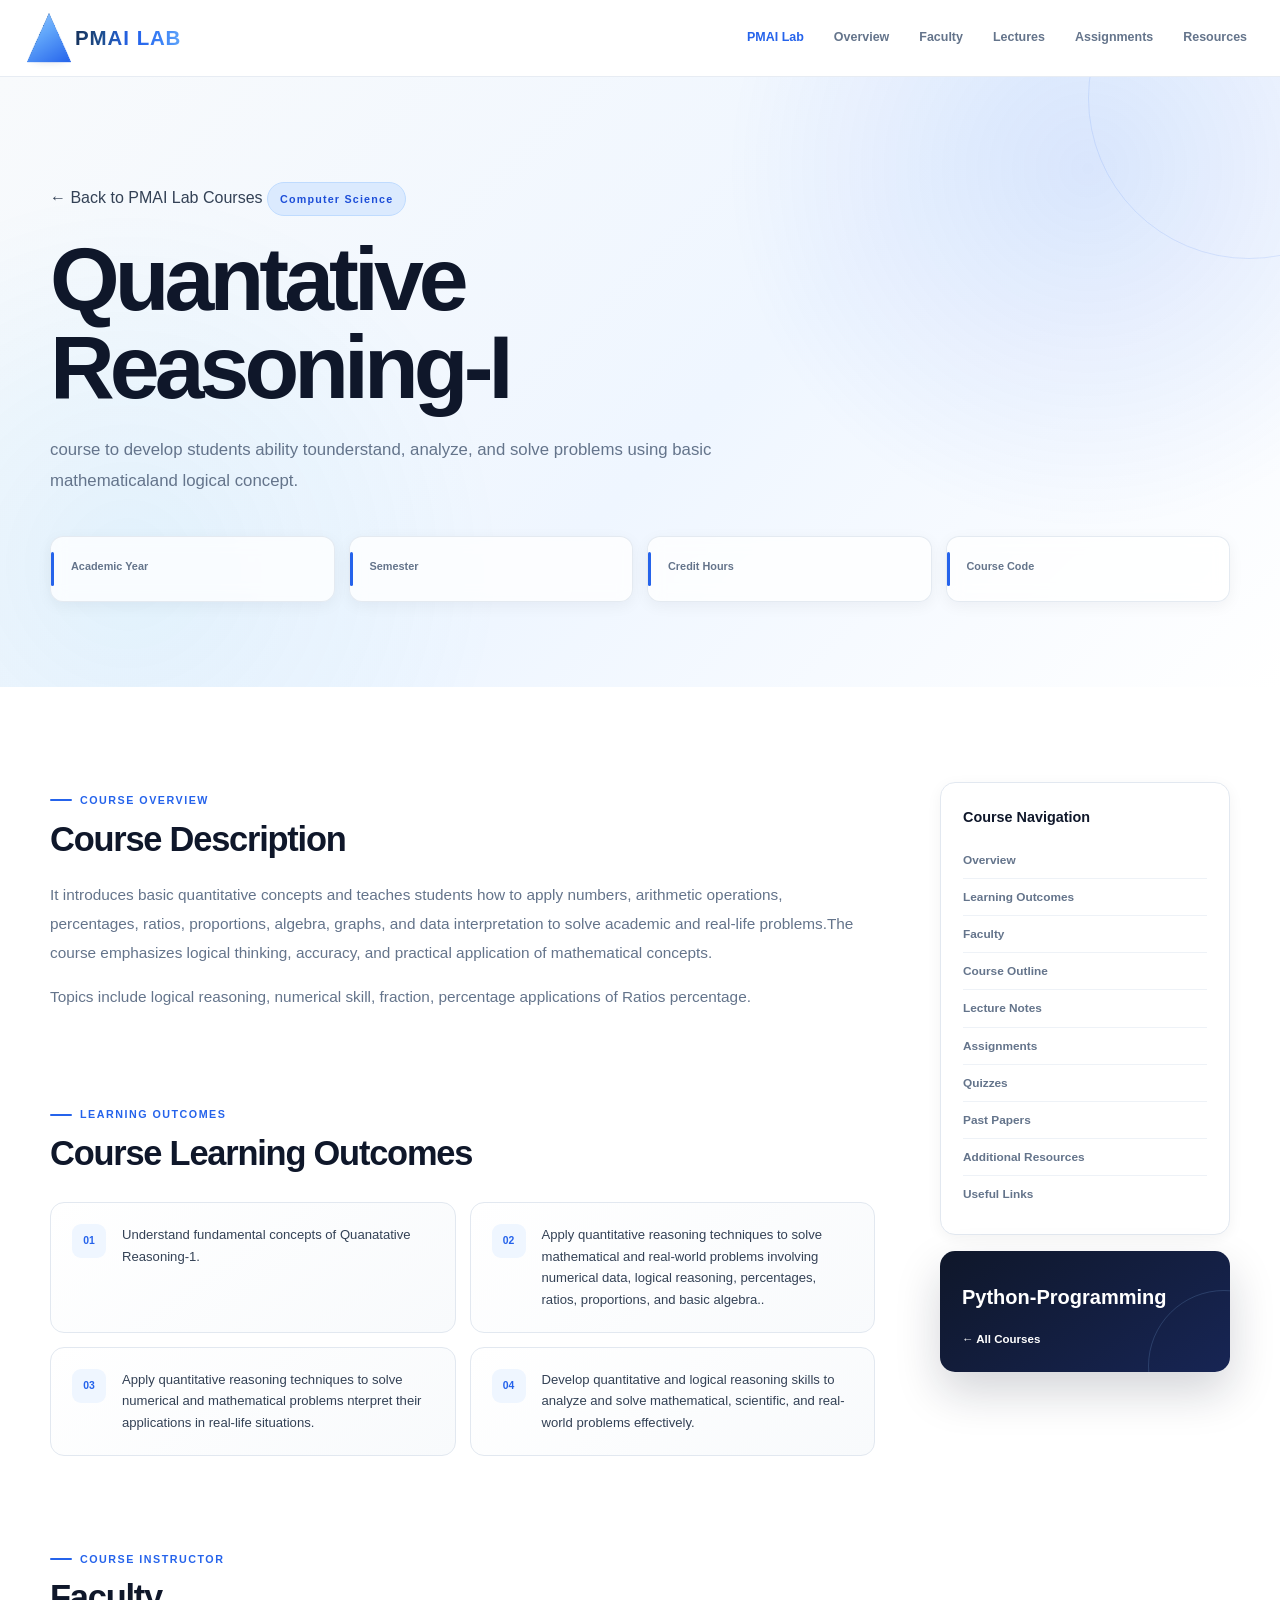
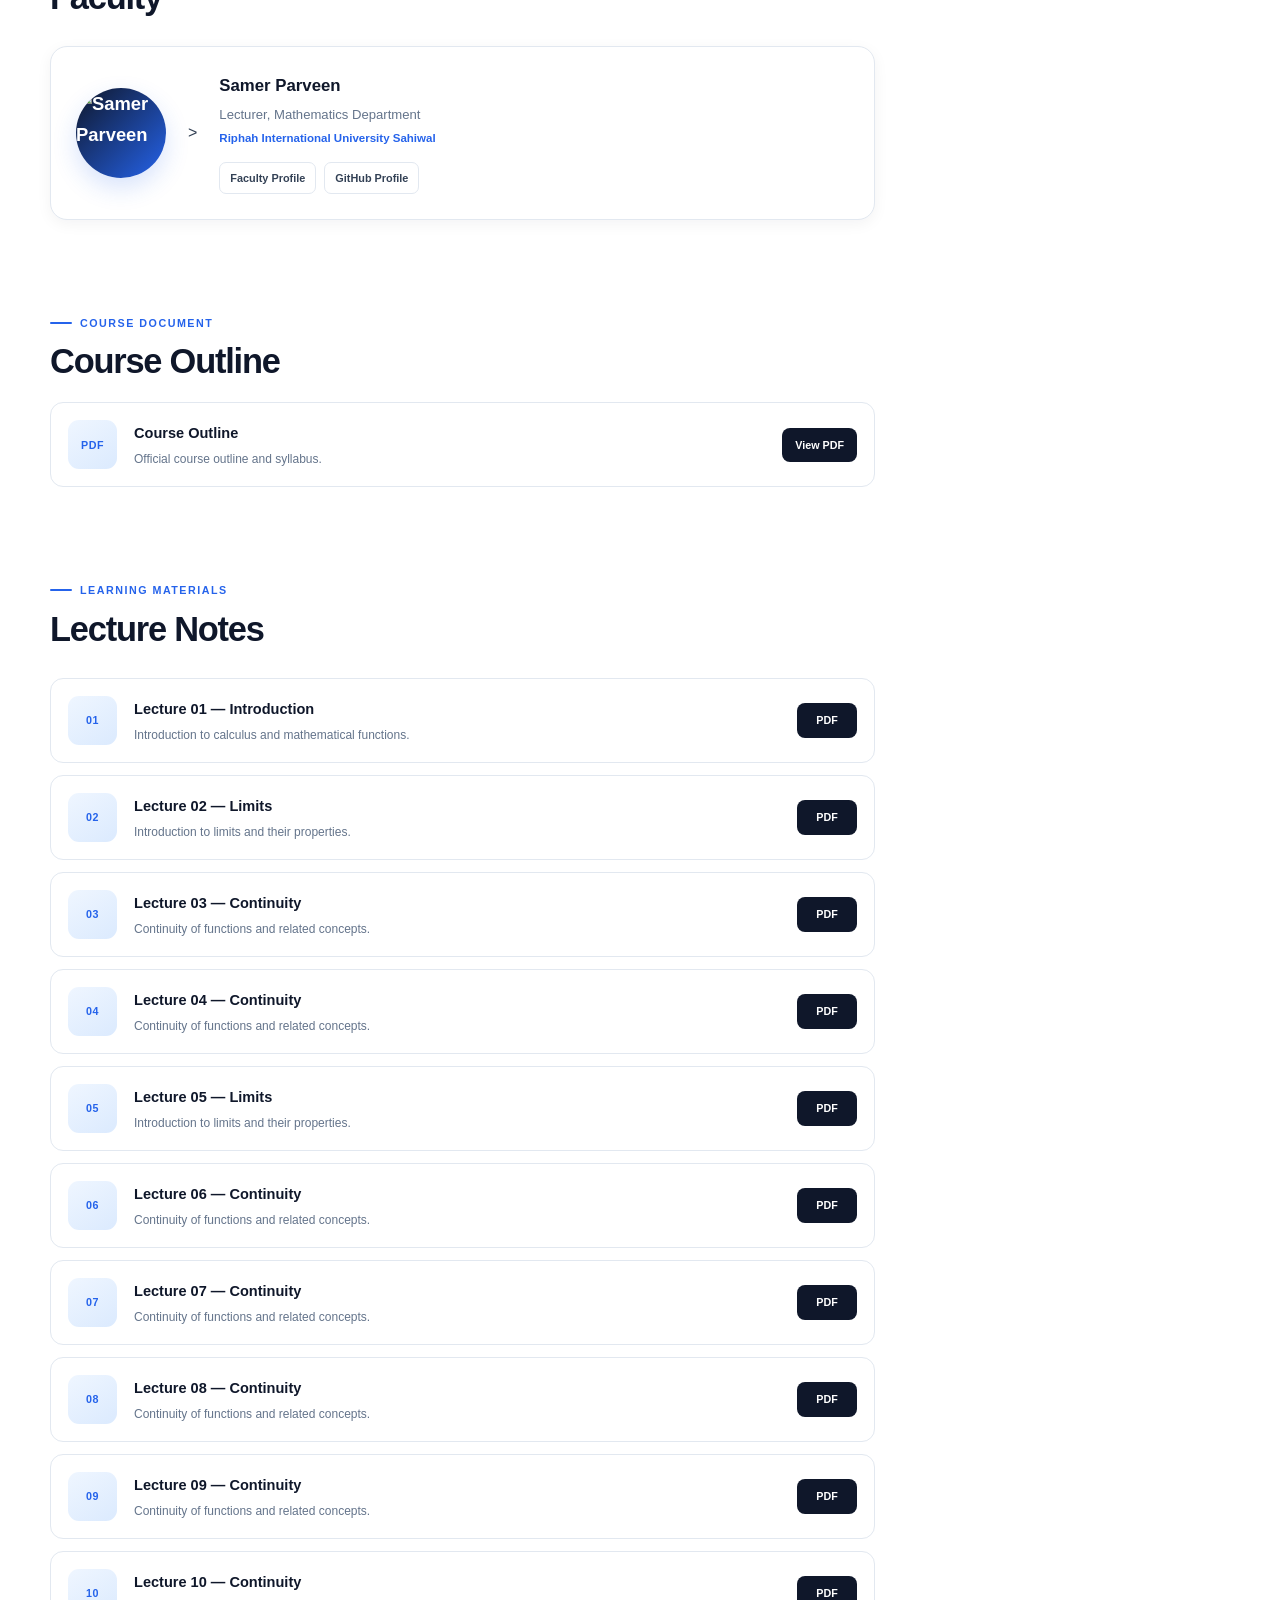
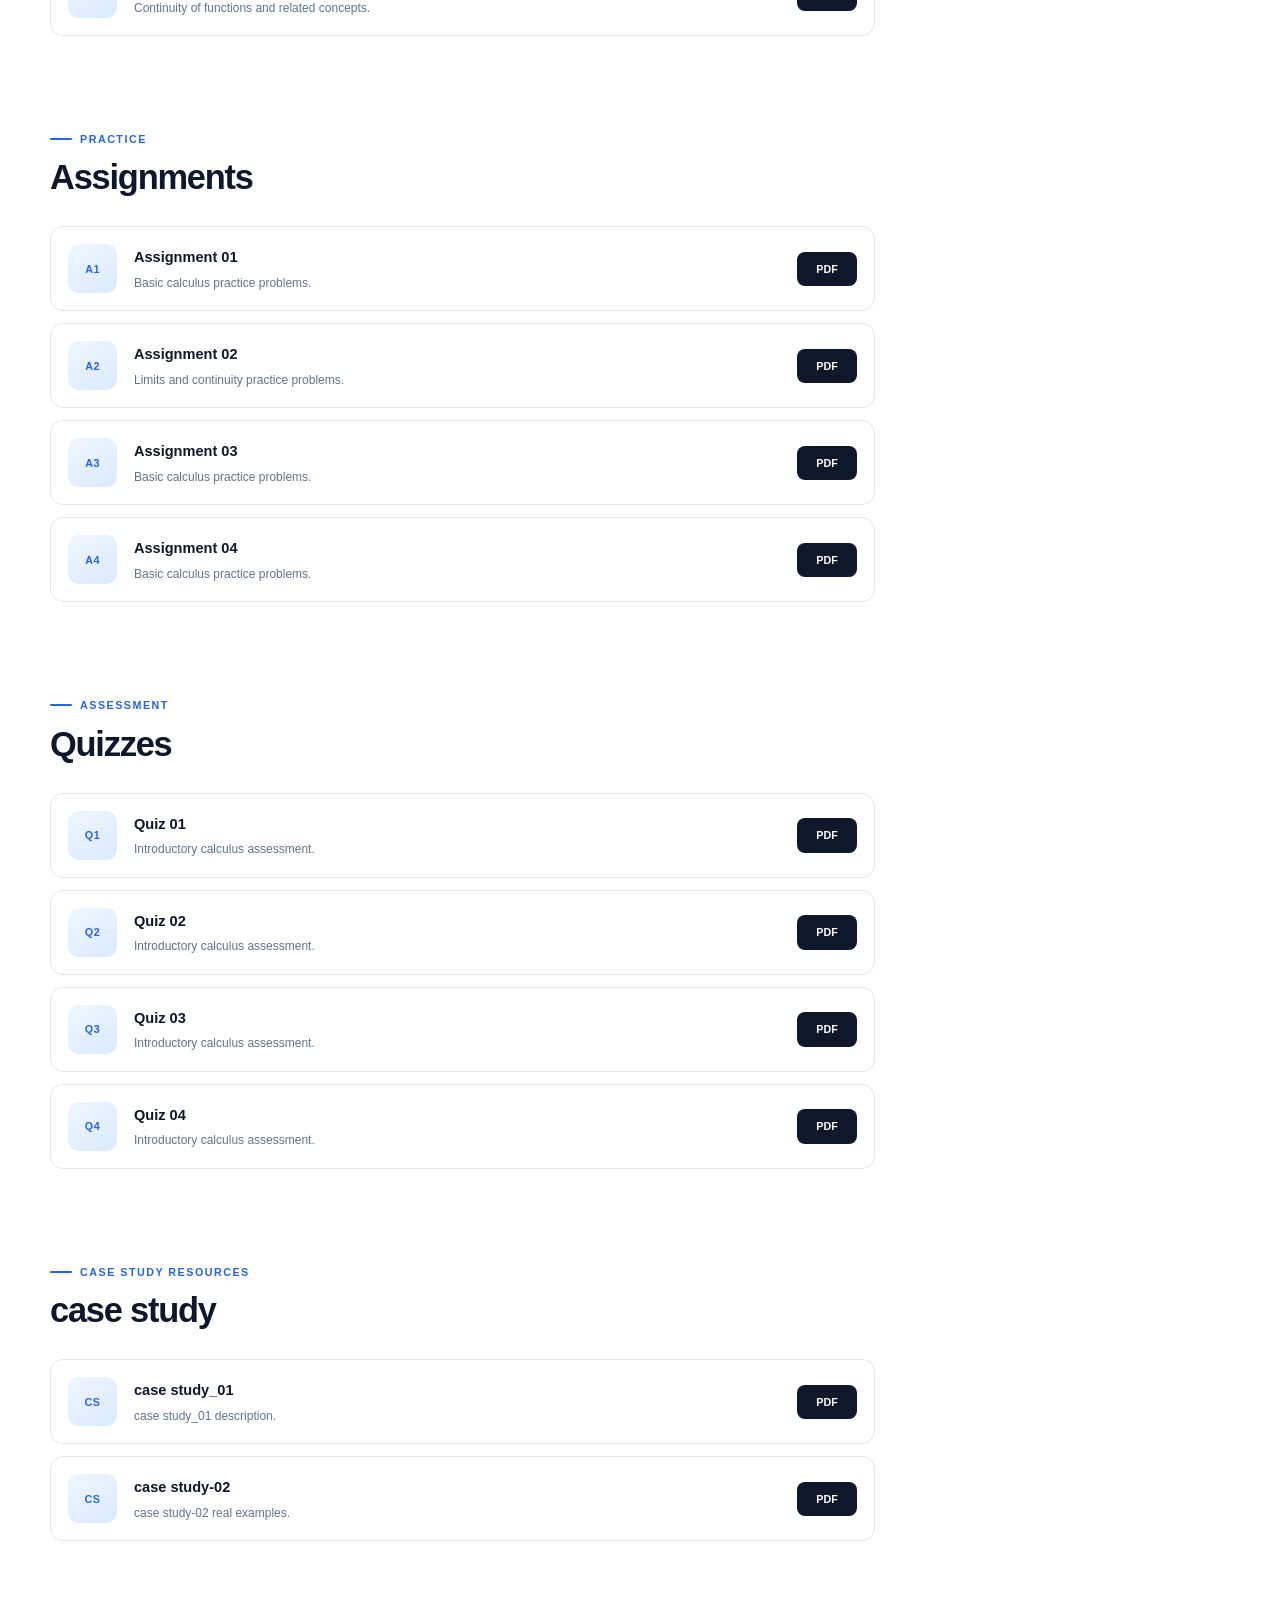
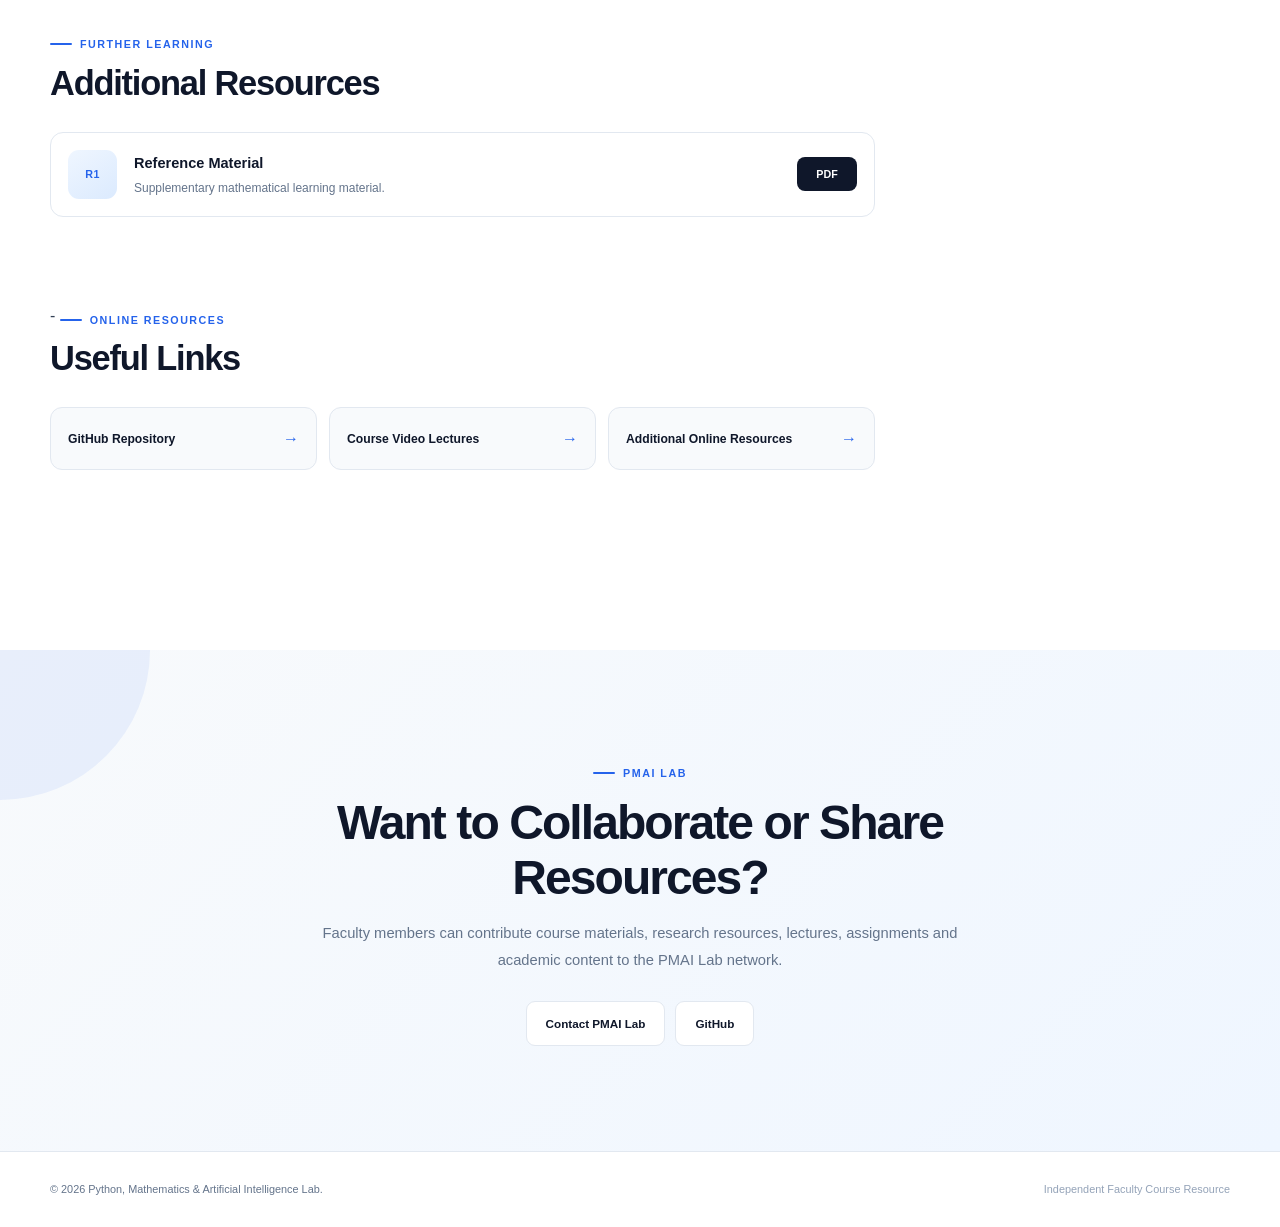
==== index.html @ ce3ef531 "Update index.html" ====
<!DOCTYPE html>
<html lang="en">

<head>

    <!-- =====================================================
         PMAI LAB — PORTABLE COURSE PAGE
         Version 1.0
    ====================================================== -->

    <meta charset="UTF-8">

    <meta name="viewport"
          content="width=device-width, initial-scale=1.0">

    <!-- =====================================================
         EDIT COURSE INFORMATION HERE
    ====================================================== -->

    <title>
        Quantative Reasoning-I | PMAI Lab
    </title>

    <meta name="description"
          content="This course develops the essential linear algebra foundations for machine learning, including vectors, matrices, transformations, eigenvalues, orthogonality, least squares, and SVD. Students will connect each mathematical concept with practical machine learning applications through Python-based implementations and real-world computational problems.">

    <meta name="keywords"
          content="Linear Systems, Vectors, Dimensionality Reduction, Neural Networks, Singular Value Decomposition, Python, NumPy.">

    <meta name="author"
          content="PMAI Lab Faculty">

    <meta name="robots"
          content="index, follow">


    <!-- =====================================================
         CSS
         IMPORTANT:
         Keep course-page.css in the SAME folder.
    ====================================================== -->

    <link rel="stylesheet"
          href="course-page.css">


</head>


<body>


    <!-- =====================================================
                         NAVIGATION
    ====================================================== -->

    <header class="course-header">

        <nav class="course-navbar">

            <div class="course-nav-container">


                <!-- =================================================
                             PMAI LAB BRAND
                ================================================== -->
     <a href="https://pmai.online/"
   class="navbar-logo"
   aria-label="PMAI Lab home">

    <div class="navbar-pyramid-scene" aria-hidden="true">
        <div class="navbar-pyramid-shadow"></div>

        <div class="navbar-pyramid">
            <div class="navbar-pyramid-holder pyramid-front">
                <div class="navbar-pyramid-face"></div>
            </div>

            <div class="navbar-pyramid-holder pyramid-right">
                <div class="navbar-pyramid-face"></div>
            </div>

            <div class="navbar-pyramid-holder pyramid-back">
                <div class="navbar-pyramid-face"></div>
            </div>

            <div class="navbar-pyramid-holder pyramid-left">
                <div class="navbar-pyramid-face"></div>
            </div>

            <div class="navbar-pyramid-base"></div>
        </div>
    </div>

    <div class="navbar-brand-text">
        <div class="navbar-brand-line">
            <span class="navbar-pmai">PMAI</span>
            <span class="navbar-lab">LAB</span>
        </div>
    </div>

</a>
                <!-- =================================================
                             MOBILE MENU
                ================================================== -->

                <button
                    class="course-menu-toggle"
                    id="course-menu-toggle"
                    type="button"
                    aria-label="Open navigation menu"
                    aria-expanded="false">

                    ☰

                </button>


                <!-- =================================================
                             NAVIGATION LINKS
                ================================================== -->

                <ul class="course-nav-menu"
                    id="course-nav-menu">

                    <li>
    <a href="https://python-mathematics-ai-lab.github.io/"
       class="PMAI Lab"
       target="_blank"
       rel="noopener noreferrer"
        class="cta-secondary">
        PMAI Lab
    </a>
</li>

                    <li>
                        <a href="#overview">
                            Overview
                        </a>
                    </li>

                    <li>
                        <a href="#faculty">
                            Faculty
                        </a>
                    </li>

                    <li>
                        <a href="#lectures">
                            Lectures
                        </a>
                    </li>

                    <li>
                        <a href="#assignments">
                            Assignments
                        </a>
                    </li>

                    <li>
                        <a href="#resources">
                            Resources
                        </a>
                    </li>

                </ul>

            </div>

        </nav>

    </header>



    <!-- =====================================================
                         MAIN CONTENT
    ====================================================== -->

    <main>


        <!-- =================================================
                         COURSE HERO
        ================================================== -->

        <section class="course-page-hero">

            <div class="course-container">


                <!-- BACK TO PMAI LAB -->

                <a
                    href="https://python-mathematics-ai-lab.github.io/courses.html"
                    class="Course"
   target="_blank"
   rel="noopener noreferrer">
     

                    ← Back to PMAI Lab Courses

                </a>


                <!-- COURSE CATEGORY -->

                <span class="course-label">
                    Computer Science
                </span>


                <!-- COURSE TITLE -->

                <h1>
                    Quantative Reasoning-I
                </h1>


                <!-- COURSE CODE -->

                <p class="course-code">
                    
                </p>


                <!-- COURSE INTRODUCTION -->

                <p class="course-introduction">

                    course to develop students ability tounderstand, analyze, and solve problems using basic mathematicaland logical concept.

                </p>


                <!-- =================================================
                             COURSE META
                ================================================== -->

                <div class="course-meta-grid">


                    <div class="meta-card">

                        <span>
                            Academic Year
                        </span>

                        <strong>
                            
                        </strong>

                    </div>


                    <div class="meta-card">

                        <span>
                            Semester
                        </span>

                        <strong>
                            
                        </strong>

                    </div>


                    <div class="meta-card">

                        <span>
                            Credit Hours
                        </span>

                        <strong>
                            
                        </strong>

                    </div>


                    <div class="meta-card">

                        <span>
                            Course Code
                        </span>

                        <strong>
                            
                        </strong>

                    </div>


                </div>

            </div>

        </section>



        <!-- =================================================
                         COURSE BODY
        ================================================== -->

        <section class="course-information">

            <div class="course-container">

                <div class="course-layout">


                    <!-- =================================================
                             MAIN CONTENT
                    ================================================== -->

                    <div class="course-main">


                        <!-- =================================================
                             OVERVIEW
                        ================================================== -->

                        <section
                            id="overview"
                            class="course-section">

                            <span class="section-label">
                                COURSE OVERVIEW
                            </span>

                            <h2>
                                Course Description
                            </h2>

                            <p>
                                 It introduces basic quantitative concepts and teaches students how to apply numbers, arithmetic operations, percentages, ratios, proportions,
                                algebra, graphs, and data interpretation to solve academic and real-life problems.The course emphasizes logical thinking, accuracy, and practical application of
                                mathematical concepts.
                            </p>

                            <p>
                                Topics include logical reasoning, numerical skill,
                                fraction, percentage
                        
                                applications of Ratios percentage.
                            </p>

                        </section>



                        <!-- =================================================
                             LEARNING OUTCOMES
                        ================================================== -->

                        <section
                            id="outcomes"
                            class="course-section">

                            <span class="section-label">
                                LEARNING OUTCOMES
                            </span>

                            <h2>
                                Course Learning Outcomes
                            </h2>


                            <div class="outcomes-list">


                                <div class="outcome-card">

                                    <span>
                                        01
                                    </span>

                                    <p>
                                        Understand fundamental
                                        concepts of Quanatative 
                                        Reasoning-1.
                                    </p>

                                </div>


                                <div class="outcome-card">

                                    <span>
                                        02
                                    </span>

                                    <p>
                                        Apply quantitative reasoning techniques to solve mathematical and real-world problems
                                        involving numerical data, logical reasoning, percentages, ratios, proportions, and
                                        basic algebra..
                                    </p>

                                </div>


                                <div class="outcome-card">

                                    <span>
                                        03
                                    </span>

                                    <p>
                                        Apply quantitative reasoning techniques to solve numerical and mathematical problems
                                        nterpret their applications in real-life situations.
                        
                                    </p>

                                </div>


                                <div class="outcome-card">

                                    <span>
                                        04
                                    </span>

                                    <p>
                                        Develop quantitative and logical reasoning skills to analyze and solve mathematical,
                                        scientific, and real-world problems effectively.
                                        
                                    </p>

                                </div>


                            </div>

                        </section>



                        <!-- =================================================
                             FACULTY
                        ================================================== -->

                        <section
                            id="faculty"
                            class="course-section">

                            <span class="section-label">
                                COURSE INSTRUCTOR
                            </span>

                            <h2>
                                Faculty
                            </h2>


                            <div class="faculty-card">


                                <div class="faculty-avatar">
    <img src="hira.png"
         alt="Samer Parveen">
</div>>


                                <div class="faculty-information">

                                    <h3>
                                        Samer Parveen
                                    </h3>

                                    <p>
                                        Lecturer, Mathematics Department
                                    </p>

                                    <span>
                                        Riphah International University Sahiwal
                                    </span>


                                    <!-- =================================================
                                         OPTIONAL FACULTY PROFILE
                                    ================================================== -->

                                    <div class="faculty-links">

    <a href="https://drhirabenish.github.io/"
       target="_blank"
       rel="noopener">
        Faculty Profile
    </a>

    <a href="https://github.com/DrHiraBenish"
       target="_blank"
       rel="noopener">
        GitHub Profile
    </a>

</div>

                                </div>

                            </div>

                        </section>



                        <!-- =================================================
                             COURSE OUTLINE
                        ================================================== -->

                        <section
                            id="outline"
                            class="course-section">

                            <span class="section-label">
                                COURSE DOCUMENT
                            </span>

                            <h2>
                                Course Outline
                            </h2>


                            <div class="resource-card">


                                <div class="resource-icon">
                                    PDF
                                </div>


                                <div class="resource-information">

                                    <h3>
                                        Course Outline
                                    </h3>

                                    <p>
                                        Official course outline
                                        and syllabus.
                                    </p>

                                </div>


                                <a
                                    href="course-outline.pdf"
                                    class="resource-button"
                                    target="_blank"
                                    rel="noopener">

                                    View PDF

                                </a>

                            </div>

                        </section>



                        <!-- =================================================
                             LECTURES
                        ================================================== -->

                        <section
                            id="lectures"
                            class="course-section">

                            <span class="section-label">
                                LEARNING MATERIALS
                            </span>

                            <h2>
                                Lecture Notes
                            </h2>


                            <div class="resource-list">


                                <!-- LECTURE 01 -->

                                <div class="resource-card">

                                    <div class="resource-icon">
                                        01
                                    </div>

                                    <div class="resource-information">

                                        <h3>
                                            Lecture 01 — Introduction
                                        </h3>

                                        <p>
                                            Introduction to calculus
                                            and mathematical functions.
                                        </p>

                                    </div>

                                    <a
                                        href="lectures/lecture-01.pdf"
                                        class="resource-button"
                                        target="_blank"
                                        rel="noopener">

                                        PDF

                                    </a>

                                </div>



                                <!-- LECTURE 02 -->

                                <div class="resource-card">

                                    <div class="resource-icon">
                                        02
                                    </div>

                                    <div class="resource-information">

                                        <h3>
                                            Lecture 02 — Limits
                                        </h3>

                                        <p>
                                            Introduction to limits
                                            and their properties.
                                        </p>

                                    </div>

                                    <a
                                        href="lectures/lecture-02.pdf"
                                        class="resource-button"
                                        target="_blank"
                                        rel="noopener">

                                        PDF

                                    </a>

                                </div>



                                <!-- LECTURE 03 -->

                                <div class="resource-card">

                                    <div class="resource-icon">
                                        03
                                    </div>

                                    <div class="resource-information">

                                        <h3>
                                            Lecture 03 — Continuity
                                        </h3>

                                        <p>
                                            Continuity of functions
                                            and related concepts.
                                        </p>

                                    </div>

                                    <a
                                        href="lectures/lecture-03.pdf"
                                        class="resource-button"
                                        target="_blank"
                                        rel="noopener">

                                        PDF

                                    </a>

                                </div>


                            <!-- LECTURE 04 -->

                                <div class="resource-card">

                                    <div class="resource-icon">
                                        04
                                    </div>

                                    <div class="resource-information">

                                        <h3>
                                            Lecture 04 — Continuity
                                        </h3>

                                        <p>
                                            Continuity of functions
                                            and related concepts.
                                        </p>

                                    </div>

                                    <a
                                        href="lectures/lecture-04.pdf"
                                        class="resource-button"
                                        target="_blank"
                                        rel="noopener">

                                        PDF

                                    </a>

                                </div>


                                <!-- LECTURE 05 -->

                                <div class="resource-card">

                                    <div class="resource-icon">
                                        05
                                    </div>

                                    <div class="resource-information">

                                        <h3>
                                            Lecture 05 — Limits
                                        </h3>

                                        <p>
                                            Introduction to limits
                                            and their properties.
                                        </p>

                                    </div>

                                    <a
                                        href="lectures/lecture-05.pdf"
                                        class="resource-button"
                                        target="_blank"
                                        rel="noopener">

                                        PDF

                                    </a>

                                </div>



                                <!-- LECTURE 06 -->

                                <div class="resource-card">

                                    <div class="resource-icon">
                                        06
                                    </div>

                                    <div class="resource-information">

                                        <h3>
                                            Lecture 06 — Continuity
                                        </h3>

                                        <p>
                                            Continuity of functions
                                            and related concepts.
                                        </p>

                                    </div>

                                    <a
                                        href="lectures/lecture-06.pdf"
                                        class="resource-button"
                                        target="_blank"
                                        rel="noopener">

                                        PDF

                                    </a>

                                </div>
                                <!-- LECTURE 07 -->

                                <div class="resource-card">

                                    <div class="resource-icon">
                                        07
                                    </div>

                                    <div class="resource-information">

                                        <h3>
                                            Lecture 07 — Continuity
                                        </h3>

                                        <p>
                                            Continuity of functions
                                            and related concepts.
                                        </p>

                                    </div>

                                    <a
                                        href="lectures/lecture-07.pdf"
                                        class="resource-button"
                                        target="_blank"
                                        rel="noopener">

                                        PDF

                                    </a>

                                </div>
                                <!-- LECTURE 08 -->

                                <div class="resource-card">

                                    <div class="resource-icon">
                                        08
                                    </div>

                                    <div class="resource-information">

                                        <h3>
                                            Lecture 08 — Continuity
                                        </h3>

                                        <p>
                                            Continuity of functions
                                            and related concepts.
                                        </p>

                                    </div>

                                    <a
                                        href="lectures/lecture-08.pdf"
                                        class="resource-button"
                                        target="_blank"
                                        rel="noopener">

                                        PDF

                                    </a>

                                </div>
                                <!-- LECTURE 09 -->

                                <div class="resource-card">

                                    <div class="resource-icon">
                                        09
                                    </div>

                                    <div class="resource-information">

                                        <h3>
                                            Lecture 09 — Continuity
                                        </h3>

                                        <p>
                                            Continuity of functions
                                            and related concepts.
                                        </p>

                                    </div>

                                    <a
                                        href="lectures/lecture-09.pdf"
                                        class="resource-button"
                                        target="_blank"
                                        rel="noopener">

                                        PDF

                                    </a>

                                </div>
                                <!-- LECTURE 10 -->

                                <div class="resource-card">

                                    <div class="resource-icon">
                                        10
                                    </div>

                                    <div class="resource-information">

                                        <h3>
                                            Lecture 10 — Continuity
                                        </h3>

                                        <p>
                                            Continuity of functions
                                            and related concepts.
                                        </p>

                                    </div>

                                    <a
                                        href="lectures/lecture-10.pdf"
                                        class="resource-button"
                                        target="_blank"
                                        rel="noopener">

                                        PDF

                                    </a>

                                </div>

                            </div>
                         


                        </section>



                        <!-- =================================================
                             ASSIGNMENTS
                        ================================================== -->

                        <section
                            id="assignments"
                            class="course-section">

                            <span class="section-label">
                                PRACTICE
                            </span>

                            <h2>
                                Assignments
                            </h2>


                            <div class="resource-list">


                                <div class="resource-card">

                                    <div class="resource-icon">
                                        A1
                                    </div>

                                    <div class="resource-information">

                                        <h3>
                                            Assignment 01
                                        </h3>

                                        <p>
                                            Basic calculus practice
                                            problems.
                                        </p>

                                    </div>

                                    <a
                                        href="assignments/assignment-01.pdf"
                                        class="resource-button"
                                        target="_blank"
                                        rel="noopener">

                                        PDF

                                    </a>

                                </div>



                                <div class="resource-card">

                                    <div class="resource-icon">
                                        A2
                                    </div>

                                    <div class="resource-information">

                                        <h3>
                                            Assignment 02
                                        </h3>

                                        <p>
                                            Limits and continuity
                                            practice problems.
                                        </p>

                                    </div>

                                    <a
                                        href="assignments/assignment-02.pdf"
                                        class="resource-button"
                                        target="_blank"
                                        rel="noopener">

                                        PDF

                                    </a>

                                </div>
                                
                                <div class="resource-card">

                                    <div class="resource-icon">
                                        A3
                                    </div>

                                    <div class="resource-information">

                                        <h3>
                                            Assignment 03
                                        </h3>

                                        <p>
                                            Basic calculus practice
                                            problems.
                                        </p>

                                    </div>

                                    <a
                                        href="assignments/assignment-03.pdf"
                                        class="resource-button"
                                        target="_blank"
                                        rel="noopener">

                                        PDF

                                    </a>

                                </div>
                                
                                <div class="resource-card">

                                    <div class="resource-icon">
                                        A4
                                    </div>

                                    <div class="resource-information">

                                        <h3>
                                            Assignment 04
                                        </h3>

                                        <p>
                                            Basic calculus practice
                                            problems.
                                        </p>

                                    </div>

                                    <a
                                        href="assignments/assignment-04.pdf"
                                        class="resource-button"
                                        target="_blank"
                                        rel="noopener">

                                        PDF

                                    </a>

                                </div>

                            </div>

                        </section>



                        <!-- =================================================
                             QUIZZES
                        ================================================== -->

                        <section
                            id="quizzes"
                            class="course-section">

                            <span class="section-label">
                                ASSESSMENT
                            </span>

                            <h2>
                                Quizzes
                            </h2>


                            <div class="resource-list">


                                <div class="resource-card">

                                    <div class="resource-icon">
                                        Q1
                                    </div>

                                    <div class="resource-information">

                                        <h3>
                                            Quiz 01
                                        </h3>

                                        <p>
                                            Introductory calculus
                                            assessment.
                                        </p>

                                    </div>

                                    <a
                                        href="quizzes/quiz-01.pdf"
                                        class="resource-button"
                                        target="_blank"
                                        rel="noopener">

                                        PDF

                                    </a>

                                </div>

                                <div class="resource-card">

                                    <div class="resource-icon">
                                        Q2
                                    </div>

                                    <div class="resource-information">

                                        <h3>
                                            Quiz 02
                                        </h3>

                                        <p>
                                            Introductory calculus
                                            assessment.
                                        </p>

                                    </div>

                                    <a
                                        href="quizzes/quiz-02.pdf"
                                        class="resource-button"
                                        target="_blank"
                                        rel="noopener">

                                        PDF

                                    </a>

                                </div>
                                <div class="resource-card">

                                    <div class="resource-icon">
                                        Q3
                                    </div>

                                    <div class="resource-information">

                                        <h3>
                                            Quiz 03
                                        </h3>

                                        <p>
                                            Introductory calculus
                                            assessment.
                                        </p>

                                    </div>

                                    <a
                                        href="quizzes/quiz-03.pdf"
                                        class="resource-button"
                                        target="_blank"
                                        rel="noopener">

                                        PDF

                                    </a>

                                </div>
                                <div class="resource-card">

                                    <div class="resource-icon">
                                        Q4
                                    </div>

                                    <div class="resource-information">

                                        <h3>
                                            Quiz 04
                                        </h3>

                                        <p>
                                            Introductory calculus
                                            assessment.
                                        </p>

                                    </div>

                                    <a
                                        href="quizzes/quiz-04.pdf"
                                        class="resource-button"
                                        target="_blank"
                                        rel="noopener">

                                        PDF

                                    </a>

                                </div>

                            </div>

                        </section>



                        <!-- =================================================
                             CASE STUDY
                        ================================================== -->

                        <section
                            id="case-study"
                            class="course-section">

                            <span class="section-label">
                                CASE STUDY RESOURCES
                            </span>

                            <h2>
                                case study
                            </h2>


                            <div class="resource-list">


                                <div class="resource-card">

                                    <div class="resource-icon">
                                        CS
                                    </div>

                                    <div class="resource-information">

                                        <h3>
                                            case study_01
                                        </h3>

                                        <p>
                                            case study_01
                                            description.
                                        </p>

                                    </div>

                                    <a
                                        href="case-study/case_study_01.pdf"
                                        class="resource-button"
                                        target="_blank"
                                        rel="noopener">

                                        PDF

                                    </a>

                                </div>



                                <div class="resource-card">

                                    <div class="resource-icon">
                                        CS
                                    </div>

                                    <div class="resource-information">

                                        <h3>
                                            case study-02
                                        </h3>

                                        <p>
                                            case study-02
                                            real examples.
                                        </p>

                                    </div>

                                    <a
                                        href="case-study/case_study_02.pdf"
                                        class="resource-button"
                                        target="_blank"
                                        rel="noopener">

                                        PDF

                                    </a>

                                </div>


                            </div>

                        </section>



                        <!-- =================================================
                             ADDITIONAL RESOURCES
                        ================================================== -->

                        <section
                            id="resources"
                            class="course-section">

                            <span class="section-label">
                                FURTHER LEARNING
                            </span>

                            <h2>
                                Additional Resources
                            </h2>


                            <div class="resource-list">


                                <div class="resource-card">

                                    <div class="resource-icon">
                                        R1
                                    </div>

                                    <div class="resource-information">

                                        <h3>
                                            Reference Material
                                        </h3>

                                        <p>
                                            Supplementary mathematical
                                            learning material.
                                        </p>

                                    </div>

                                    <a
                                        href="additional-resources/reference-material.pdf"
                                        class="resource-button"
                                        target="_blank"
                                        rel="noopener">

                                        PDF

                                    </a>

                                </div>


                            </div>

                        </section>



                        <!-- =================================================
                             EXTERNAL LINKS
                        ================================================== -->

                        <section
                            id="links"
                            class="course-section">
-
                            <span class="section-label">
                                ONLINE RESOURCES
                            </span>

                            <h2>
                                Useful Links
                            </h2>


                            <div class="external-links">


                                <a
                                    href="#"
                                    target="_blank"
                                    rel="noopener">

                                    <span>
                                        GitHub Repository
                                    </span>

                                    <strong>
                                        →
                                    </strong>

                                </a>


                                <a
                                    href="#"
                                    target="_blank"
                                    rel="noopener">

                                    <span>
                                        Course Video Lectures
                                    </span>

                                    <strong>
                                        →
                                    </strong>

                                </a>


                                <a
                                    href="#"
                                    target="_blank"
                                    rel="noopener">

                                    <span>
                                        Additional Online Resources
                                    </span>

                                    <strong>
                                        →
                                    </strong>

                                </a>


                            </div>

                        </section>


                    </div>



                    <!-- =================================================
                             SIDEBAR
                    ================================================== -->

                    <aside class="course-sidebar">


                        <!-- NAVIGATION -->

                        <div class="sidebar-card">

                            <h3>
                                Course Navigation
                            </h3>


                            <a href="#overview">
                                Overview
                            </a>

                            <a href="#outcomes">
                                Learning Outcomes
                            </a>

                            <a href="#faculty">
                                Faculty
                            </a>

                            <a href="#outline">
                                Course Outline
                            </a>

                            <a href="#lectures">
                                Lecture Notes
                            </a>

                            <a href="#assignments">
                                Assignments
                            </a>

                            <a href="#quizzes">
                                Quizzes
                            </a>

                            <a href="#past-papers">
                                Past Papers
                            </a>

                            <a href="#resources">
                                Additional Resources
                            </a>

                            <a href="#links">
                                Useful Links
                            </a>

                        </div>



                        <!-- COURSE SUMMARY -->

                        <div class="sidebar-card sidebar-highlight">

                            <span>
                                
                            </span>

                            <h3>
                                Python-Programming
                            </h3>

                            <p>
                                
                            </p>

                            <p>
                                
                            </p>


                            <a
                                href="https://python-mathematics-ai-lab.github.io/courses.html"
                                 target="_blank"
                                rel="noopener">

                                ← All Courses

                           </a>

                        </div>


                    </aside>


                </div>

            </div>

        </section>



        <!-- =================================================
                             COLLABORATION CTA
        ================================================== -->

        <section class="course-cta">

            <div class="course-container">


                <span class="section-label">
                    PMAI LAB
                </span>


                <h2>
                    Want to Collaborate or Share Resources?
                </h2>


                <p>
                    Faculty members can contribute course
                    materials, research resources, lectures,
                    assignments and academic content to the
                    PMAI Lab network.
                </p>


                <div class="cta-actions">


                    <a
                        href="https://python-mathematics-ai-lab.github.io/contact.html"
                        target="_blank"
                        rel="noopener"
                        class="cta-secondary">

                        Contact PMAI Lab

                    </a>


                    <a
                        href="https://github.com/"
                        target="_blank"
                        rel="noopener"
                        class="cta-secondary">

                        GitHub

                    </a>


                </div>

            </div>

        </section>


    </main>



    <!-- =====================================================
                         FOOTER
    ====================================================== -->

    <footer class="course-footer">

        <div class="course-container">

            <p>
                © 2026 Python, Mathematics & Artificial
                Intelligence Lab.
            </p>

            <p>
                Independent Faculty Course Resource
            </p>

        </div>

    </footer>



    <!-- =====================================================
                         JAVASCRIPT
         Portable — no external JS dependency.
    ====================================================== -->

    <script>

        document.addEventListener(
            "DOMContentLoaded",
            function () {

                const menuToggle =
                    document.getElementById(
                        "course-menu-toggle"
                    );

                const navMenu =
                    document.getElementById(
                        "course-nav-menu"
                    );


                if (menuToggle && navMenu) {

                    menuToggle.addEventListener(
                        "click",
                        function () {

                            const isOpen =
                                navMenu.classList.toggle(
                                    "is-open"
                                );

                            menuToggle.setAttribute(
                                "aria-expanded",
                                isOpen
                            );

                        }
                    );


                    navMenu
                        .querySelectorAll("a")
                        .forEach(function (link) {

                            link.addEventListener(
                                "click",
                                function () {

                                    navMenu.classList.remove(
                                        "is-open"
                                    );

                                    menuToggle.setAttribute(
                                        "aria-expanded",
                                        "false"
                                    );

                                }
                            );

                        });

                }


                /* =================================================
                   SMOOTH SCROLL
                ================================================== */

                document
                    .querySelectorAll(
                        'a[href^="#"]'
                    )
                    .forEach(function (link) {

                        link.addEventListener(
                            "click",
                            function (event) {

                                const targetId =
                                    this.getAttribute(
                                        "href"
                                    );

                                if (
                                    targetId &&
                                    targetId !== "#"
                                ) {

                                    const target =
                                        document.querySelector(
                                            targetId
                                        );

                                    if (target) {

                                        event.preventDefault();

                                        target.scrollIntoView({
                                            behavior: "smooth",
                                            block: "start"
                                        });

                                    }

                                }

                            }
                        );

                    });

            }
        );

    </script>


</body>

</html>
---- course-page.css ----
/* =========================================================
   PMAI LAB — PORTABLE MASTER COURSE PAGE
   Premium Academic Design
   Version 2.0

   Designed for:
   - Faculty GitHub Pages
   - Independent course repositories
   - PMAI Lab academic network

   No external CSS dependency
========================================================= */


/* =========================================================
   01. ROOT VARIABLES
========================================================= */

:root {

    --primary: #0f172a;
    --primary-soft: #1e293b;

    --accent: #2563eb;
    --accent-dark: #1d4ed8;
    --accent-light: #eff6ff;

    --text: #334155;
    --text-light: #64748b;

    --white: #ffffff;

    --surface: #f8fafc;
    --surface-soft: #f1f5f9;

    --border: #e2e8f0;
    --border-light: #eef2f7;

    --success: #059669;

    --shadow-sm:
        0 4px 15px rgba(15, 23, 42, 0.05);

    --shadow:
        0 12px 35px rgba(15, 23, 42, 0.08);

    --shadow-lg:
        0 25px 70px rgba(15, 23, 42, 0.12);

    --radius-sm: 8px;
    --radius: 14px;
    --radius-lg: 22px;

    --container: 1180px;

}


/* =========================================================
   02. RESET
========================================================= */

* {
    margin: 0;
    padding: 0;
    box-sizing: border-box;
}


html {
    scroll-behavior: smooth;
}


body {

    font-family:
        Inter,
        -apple-system,
        BlinkMacSystemFont,
        "Segoe UI",
        Roboto,
        Arial,
        sans-serif;

    background: var(--white);

    color: var(--text);

    line-height: 1.7;

    -webkit-font-smoothing: antialiased;

}


a {
    color: inherit;
    text-decoration: none;
}


button,
input,
textarea,
select {
    font: inherit;
}


/* =========================================================
   03. GLOBAL CONTAINER
========================================================= */

.course-container {

    width: min(
        calc(100% - 40px),
        var(--container)
    );

    margin: 0 auto;

}


/* =========================================================
   04. HEADER
========================================================= */

.course-header {

    position: sticky;

    top: 0;

    z-index: 1000;

    background:
        rgba(255, 255, 255, 0.94);

    border-bottom:
        1px solid rgba(226, 232, 240, 0.8);

    backdrop-filter:
        blur(16px);

    -webkit-backdrop-filter:
        blur(16px);

}


/* =========================================================
   NAVBAR
========================================================= */

.course-navbar {
    width: 100%;
}


.course-nav-container {

    width: min(
        calc(100% - 40px),
        1250px
    );

    min-height: 76px;

    margin: 0 auto;

    display: flex;

    align-items: center;

    justify-content: space-between;

    gap: 30px;

}


/* =========================================================
   BRAND
========================================================= */

.course-brand {

    display: flex;

    align-items: center;

    gap: 12px;

    flex-shrink: 0;

}


.brand-symbol {

    width: 43px;
    height: 43px;

    display: flex;

    align-items: center;
    justify-content: center;

    border-radius: 11px;

    background:
        linear-gradient(
            135deg,
            #0f172a,
            #2563eb
        );

    color: white;

    font-size: 0.78rem;

    font-weight: 900;

    letter-spacing: 0.5px;

    box-shadow:
        0 7px 18px
        rgba(37, 99, 235, 0.22);

}


.brand-text {

    display: flex;

    flex-direction: column;

    line-height: 1.1;

}


.brand-text strong {

    color: var(--primary);

    font-size: 0.9rem;

    letter-spacing: 0.5px;

}


.brand-text small {

    margin-top: 5px;

    color: var(--text-light);

    font-size: 0.64rem;

    letter-spacing: 0.4px;

}


/* =========================================================
   NAVIGATION
========================================================= */

.course-nav-menu {

    display: flex;

    align-items: center;

    gap: 4px;

    list-style: none;

}


.course-nav-menu a {

    display: inline-flex;

    align-items: center;

    padding: 9px 13px;

    border-radius: 8px;

    color: var(--text-light);

    font-size: 0.78rem;

    font-weight: 650;

    transition:
        color 0.2s ease,
        background 0.2s ease,
        transform 0.2s ease;

}


.course-nav-menu a:hover {

    color: var(--accent);

    background: var(--accent-light);

}


.course-nav-menu li:first-child a {

    color: var(--accent);

}


/* =========================================================
   MOBILE MENU
========================================================= */

.course-menu-toggle {

    display: none;

    width: 42px;
    height: 42px;

    border:
        1px solid var(--border);

    border-radius: 9px;

    background: white;

    color: var(--primary);

    cursor: pointer;

    font-size: 1.1rem;

}


/* =========================================================
   05. HERO
========================================================= */

.course-page-hero {

    position: relative;

    overflow: hidden;

    padding:
        105px 0 85px;

    background:

        radial-gradient(
            circle at 85% 15%,
            rgba(37, 99, 235, 0.12),
            transparent 30%
        ),

        radial-gradient(
            circle at 10% 80%,
            rgba(14, 165, 233, 0.08),
            transparent 30%
        ),

        linear-gradient(
            135deg,
            #f8fafc 0%,
            #eff6ff 55%,
            #ffffff 100%
        );

}


.course-page-hero::before {

    content: "";

    position: absolute;

    width: 320px;
    height: 320px;

    right: -130px;
    top: -140px;

    border-radius: 50%;

    border:
        1px solid
        rgba(37, 99, 235, 0.12);

}


.course-page-hero .course-container {

    position: relative;

    z-index: 2;

}


/* =========================================================
   BACK LINK
========================================================= */

.back-link {

    display: inline-flex;

    align-items: center;

    gap: 8px;

    margin-bottom: 32px;

    padding: 8px 13px;

    border:
        1px solid
        rgba(37, 99, 235, 0.15);

    border-radius: 999px;

    background:
        rgba(255, 255, 255, 0.7);

    color: var(--accent);

    font-size: 0.76rem;

    font-weight: 750;

    transition:
        background 0.2s ease,
        transform 0.2s ease;

}


.back-link:hover {

    background: white;

    transform: translateX(-3px);

}


/* =========================================================
   COURSE LABEL
========================================================= */

.course-label {

    display: inline-flex;

    align-items: center;

    padding: 7px 12px;

    border:
        1px solid
        #bfdbfe;

    border-radius: 999px;

    background:
        #dbeafe;

    color:
        #1d4ed8;

    font-size: 0.67rem;

    font-weight: 850;

    letter-spacing: 1.2px;

}


/* =========================================================
   HERO TITLE
========================================================= */

.course-page-hero h1 {

    max-width: 850px;

    margin-top: 20px;

    color: var(--primary);

    font-size:
        clamp(3rem, 7vw, 5.8rem);

    font-weight: 850;

    letter-spacing: -0.055em;

    line-height: 0.98;

}


.course-code {

    margin-top: 18px;

    color: var(--accent);

    font-size: 0.95rem;

    font-weight: 850;

    letter-spacing: 1.2px;

}


.course-introduction {

    max-width: 760px;

    margin-top: 22px;

    color: var(--text-light);

    font-size: 1.05rem;

    line-height: 1.85;

}


/* =========================================================
   COURSE META
========================================================= */

.course-meta-grid {

    display: grid;

    grid-template-columns:
        repeat(4, 1fr);

    gap: 14px;

    margin-top: 40px;

}


.meta-card {

    position: relative;

    padding: 20px;

    border:
        1px solid
        rgba(226, 232, 240, 0.9);

    border-radius: 13px;

    background:
        rgba(255, 255, 255, 0.78);

    box-shadow:
        var(--shadow-sm);

    backdrop-filter:
        blur(8px);

}


.meta-card::before {

    content: "";

    position: absolute;

    left: 0;
    top: 15px;
    bottom: 15px;

    width: 3px;

    border-radius: 5px;

    background:
        var(--accent);

}


.meta-card span {

    display: block;

    margin-bottom: 6px;

    color: var(--text-light);

    font-size: 0.68rem;

    font-weight: 600;

}


.meta-card strong {

    color: var(--primary);

    font-size: 0.9rem;

    font-weight: 800;

}


/* =========================================================
   06. COURSE INFORMATION
========================================================= */

.course-information {

    padding: 95px 0;

    background: white;

}


.course-layout {

    display: grid;

    grid-template-columns:
        minmax(0, 1fr)
        290px;

    gap: 65px;

    align-items: start;

}


.course-main {

    min-width: 0;

}


/* =========================================================
   SECTION
========================================================= */

.course-section {

    position: relative;

    margin-bottom: 85px;

    scroll-margin-top: 110px;

}


.section-label {

    display: inline-flex;

    align-items: center;

    gap: 8px;

    color: var(--accent);

    font-size: 0.67rem;

    font-weight: 850;

    letter-spacing: 1.5px;

}


.section-label::before {

    content: "";

    width: 22px;
    height: 2px;

    border-radius: 3px;

    background: var(--accent);

}


.course-section h2 {

    margin-top: 9px;

    margin-bottom: 20px;

    color: var(--primary);

    font-size: 2.15rem;

    font-weight: 820;

    letter-spacing: -0.035em;

    line-height: 1.2;

}


.course-section > p {

    max-width: 820px;

    color: var(--text-light);

    font-size: 0.96rem;

    line-height: 1.9;

}


.course-section > p + p {

    margin-top: 15px;

}


/* =========================================================
   07. LEARNING OUTCOMES
========================================================= */

.outcomes-list {

    display: grid;

    grid-template-columns:
        repeat(2, 1fr);

    gap: 14px;

    margin-top: 28px;

}


.outcome-card {

    display: flex;

    align-items: flex-start;

    gap: 16px;

    padding: 21px;

    border:
        1px solid
        var(--border);

    border-radius: 14px;

    background:
        linear-gradient(
            145deg,
            #ffffff,
            #f8fafc
        );

    transition:
        transform 0.25s ease,
        border-color 0.25s ease,
        box-shadow 0.25s ease;

}


.outcome-card:hover {

    transform: translateY(-4px);

    border-color:
        #bfdbfe;

    box-shadow:
        var(--shadow);

}


.outcome-card > span {

    width: 34px;
    height: 34px;

    flex-shrink: 0;

    display: flex;

    align-items: center;
    justify-content: center;

    border-radius: 9px;

    background:
        var(--accent-light);

    color: var(--accent);

    font-size: 0.65rem;

    font-weight: 900;

}


.outcome-card p {

    color: var(--text);

    font-size: 0.82rem;

    line-height: 1.65;

}


/* =========================================================
   08. FACULTY CARD
========================================================= */

.faculty-card {

    display: flex;

    align-items: center;

    gap: 22px;

    margin-top: 28px;

    padding: 25px;

    border:
        1px solid
        var(--border);

    border-radius: 17px;

    background: white;

    box-shadow:
        var(--shadow-sm);

}


.faculty-avatar {

    width: 76px;
    height: 76px;

    flex-shrink: 0;

    display: flex;

    align-items: center;
    justify-content: center;

    border-radius: 20px;

    background:
        linear-gradient(
            135deg,
            var(--primary),
            var(--accent)
        );

    color: white;

    font-size: 1.15rem;

    font-weight: 900;

    box-shadow:
        0 10px 25px
        rgba(37, 99, 235, 0.18);

}


.faculty-information h3 {

    color: var(--primary);

    font-size: 1.05rem;

}


.faculty-information p {

    margin-top: 3px;

    color: var(--text-light);

    font-size: 0.82rem;

}


.faculty-information > span {

    display: block;

    margin-top: 3px;

    color: var(--accent);

    font-size: 0.72rem;

    font-weight: 750;

}


.faculty-links {

    display: flex;

    flex-wrap: wrap;

    gap: 8px;

    margin-top: 13px;

}


.faculty-links a {

    padding: 6px 10px;

    border:
        1px solid
        var(--border);

    border-radius: 7px;

    color: var(--text);

    font-size: 0.68rem;

    font-weight: 700;

    transition: 0.2s ease;

}


.faculty-links a:hover {

    border-color:
        #bfdbfe;

    background:
        var(--accent-light);

    color:
        var(--accent);

}


/* =========================================================
   09. RESOURCE LIST
========================================================= */

.resource-list {

    display: flex;

    flex-direction: column;

    gap: 12px;

    margin-top: 28px;

}


/* =========================================================
   RESOURCE CARD
========================================================= */

.resource-card {

    position: relative;

    display: flex;

    align-items: center;

    gap: 17px;

    padding: 17px;

    border:
        1px solid
        var(--border);

    border-radius: 13px;

    background: white;

    transition:
        transform 0.25s ease,
        border-color 0.25s ease,
        box-shadow 0.25s ease;

}


.resource-card:hover {

    transform:
        translateY(-2px);

    border-color:
        #bfdbfe;

    box-shadow:
        var(--shadow);

}


/* =========================================================
   RESOURCE ICON
========================================================= */

.resource-icon {

    width: 49px;
    height: 49px;

    flex-shrink: 0;

    display: flex;

    align-items: center;
    justify-content: center;

    border-radius: 11px;

    background:
        linear-gradient(
            145deg,
            #eff6ff,
            #dbeafe
        );

    color: var(--accent);

    font-size: 0.67rem;

    font-weight: 900;

    letter-spacing: 0.5px;

}


/* =========================================================
   RESOURCE INFORMATION
========================================================= */

.resource-information {

    flex: 1;

    min-width: 0;

}


.resource-information h3 {

    margin-bottom: 4px;

    color: var(--primary);

    font-size: 0.91rem;

    font-weight: 780;

}


.resource-information p {

    color: var(--text-light);

    font-size: 0.75rem;

    line-height: 1.55;

}


/* =========================================================
   RESOURCE BUTTON
========================================================= */

.resource-button {

    flex-shrink: 0;

    display: inline-flex;

    align-items: center;

    justify-content: center;

    min-width: 60px;

    padding: 8px 13px;

    border-radius: 8px;

    background:
        var(--primary);

    color: white;

    font-size: 0.67rem;

    font-weight: 800;

    transition:
        background 0.2s ease,
        transform 0.2s ease;

}


.resource-button:hover {

    background:
        var(--accent);

    transform:
        translateY(-1px);

}


/* =========================================================
   10. EXTERNAL LINKS
========================================================= */

.external-links {

    display: grid;

    grid-template-columns:
        repeat(3, 1fr);

    gap: 12px;

    margin-top: 28px;

}


.external-links a {

    display: flex;

    align-items: center;

    justify-content: space-between;

    gap: 12px;

    padding: 17px;

    border:
        1px solid
        var(--border);

    border-radius: 12px;

    background:
        var(--surface);

    color: var(--primary);

    font-size: 0.76rem;

    font-weight: 750;

    transition:
        0.25s ease;

}


.external-links a:hover {

    border-color:
        #bfdbfe;

    background:
        var(--accent-light);

    color:
        var(--accent);

    transform:
        translateY(-3px);

}


.external-links strong {

    color:
        var(--accent);

    font-size: 1rem;

}


/* =========================================================
   11. SIDEBAR
========================================================= */

.course-sidebar {

    position: sticky;

    top: 105px;

}


/* =========================================================
   SIDEBAR CARD
========================================================= */

.sidebar-card {

    margin-bottom: 16px;

    padding: 22px;

    border:
        1px solid
        var(--border);

    border-radius: 15px;

    background: white;

    box-shadow:
        var(--shadow-sm);

}


.sidebar-card h3 {

    margin-bottom: 12px;

    color: var(--primary);

    font-size: 0.9rem;

    font-weight: 800;

}


.sidebar-card > a {

    position: relative;

    display: block;

    padding: 8px 0;

    border-bottom:
        1px solid
        var(--border-light);

    color: var(--text-light);

    font-size: 0.74rem;

    font-weight: 650;

    transition:
        color 0.2s ease,
        padding-left 0.2s ease;

}


.sidebar-card > a:last-child {

    border-bottom: none;

}


.sidebar-card > a:hover {

    padding-left: 5px;

    color:
        var(--accent);

}


/* =========================================================
   SIDEBAR HIGHLIGHT
========================================================= */

.sidebar-highlight {

    position: relative;

    overflow: hidden;

    border: none;

    background:
        linear-gradient(
            145deg,
            #0f172a,
            #172554
        );

    box-shadow:
        0 20px 45px
        rgba(15, 23, 42, 0.18);

}


.sidebar-highlight::after {

    content: "";

    position: absolute;

    width: 150px;
    height: 150px;

    right: -70px;
    bottom: -70px;

    border-radius: 50%;

    border:
        1px solid
        rgba(147, 197, 253, 0.18);

}


.sidebar-highlight > span {

    position: relative;

    z-index: 2;

    color:
        #93c5fd;

    font-size: 0.67rem;

    font-weight: 850;

    letter-spacing: 1px;

}


.sidebar-highlight h3 {

    position: relative;

    z-index: 2;

    margin-top: 7px;

    color: white;

    font-size: 1.25rem;

}


.sidebar-highlight p {

    position: relative;

    z-index: 2;

    margin-top: 4px;

    color:
        #cbd5e1;

    font-size: 0.74rem;

}


.sidebar-highlight > a {

    position: relative;

    z-index: 2;

    margin-top: 16px;

    padding: 0;

    border: none;

    color: white;

    font-size: 0.72rem;

}


.sidebar-highlight > a:hover {

    padding-left: 0;

    color:
        #93c5fd;

}


/* =========================================================
   12. CTA
========================================================= */

.course-cta {

    position: relative;

    overflow: hidden;

    padding: 105px 0;

    text-align: center;

    background:
        linear-gradient(
            135deg,
            #f8fafc,
            #eff6ff
        );

}


.course-cta::before {

    content: "";

    position: absolute;

    width: 300px;
    height: 300px;

    left: -150px;
    top: -150px;

    border-radius: 50%;

    background:
        rgba(37, 99, 235, 0.08);

}


.course-cta .course-container {

    position: relative;

    z-index: 2;

}


.course-cta h2 {

    max-width: 700px;

    margin: 12px auto 15px;

    color: var(--primary);

    font-size:
        clamp(2rem, 4vw, 3rem);

    font-weight: 830;

    letter-spacing: -0.04em;

    line-height: 1.15;

}


.course-cta p {

    max-width: 680px;

    margin: 0 auto 28px;

    color: var(--text-light);

    font-size: 0.92rem;

    line-height: 1.8;

}


/* =========================================================
   CTA BUTTONS
========================================================= */

.cta-actions {

    display: flex;

    align-items: center;

    justify-content: center;

    gap: 10px;

    flex-wrap: wrap;

}


.cta-primary,
.cta-secondary {

    display: inline-flex;

    align-items: center;

    justify-content: center;

    min-height: 45px;

    padding: 0 19px;

    border-radius: 9px;

    font-size: 0.73rem;

    font-weight: 800;

    transition:
        transform 0.2s ease,
        box-shadow 0.2s ease,
        background 0.2s ease;

}


.cta-primary {

    background:
        var(--primary);

    color: white;

}


.cta-primary:hover {

    background:
        var(--accent);

    transform:
        translateY(-2px);

    box-shadow:
        0 10px 25px
        rgba(37, 99, 235, 0.2);

}


.cta-secondary {

    border:
        1px solid
        var(--border);

    background: white;

    color: var(--primary);

}


.cta-secondary:hover {

    border-color:
        #bfdbfe;

    color:
        var(--accent);

    transform:
        translateY(-2px);

}


/* =========================================================
   13. FOOTER
========================================================= */

.course-footer {

    padding: 28px 0;

    border-top:
        1px solid
        var(--border);

    background:
        #ffffff;

}


.course-footer .course-container {

    display: flex;

    align-items: center;

    justify-content: space-between;

    gap: 20px;

}


.course-footer p {

    color:
        var(--text-light);

    font-size: 0.68rem;

}


.course-footer p:last-child {

    color:
        #94a3b8;

}


/* =========================================================
   14. FOCUS ACCESSIBILITY
========================================================= */

a:focus-visible,
button:focus-visible {

    outline:
        3px solid
        rgba(37, 99, 235, 0.25);

    outline-offset: 3px;

}


/* =========================================================
   15. RESPONSIVE — TABLET
========================================================= */

@media (max-width: 1000px) {


    .course-nav-menu {

        gap: 0;

    }


    .course-nav-menu a {

        padding:
            8px 8px;

        font-size:
            0.7rem;

    }


    .course-meta-grid {

        grid-template-columns:
            repeat(2, 1fr);

    }


    .course-layout {

        grid-template-columns:
            minmax(0, 1fr);

        gap: 40px;

    }


    .course-sidebar {

        position: static;

        order: -1;

    }


    .external-links {

        grid-template-columns:
            repeat(2, 1fr);

    }

}


/* =========================================================
   16. RESPONSIVE — MOBILE NAVIGATION
========================================================= */

@media (max-width: 760px) {


    .course-nav-container {

        min-height: 68px;

    }


    .course-menu-toggle {

        display: flex;

        align-items: center;

        justify-content: center;

    }


    .course-nav-menu {

        position: absolute;

        left: 20px;
        right: 20px;

        top: 76px;

        display: none;

        flex-direction: column;

        align-items: stretch;

        gap: 4px;

        padding: 10px;

        border:
            1px solid
            var(--border);

        border-radius: 14px;

        background:
            rgba(255,255,255,0.98);

        box-shadow:
            var(--shadow-lg);

    }


    .course-nav-menu.is-open {

        display: flex;

    }


    .course-nav-menu a {

        display: block;

        padding: 12px;

        font-size:
            0.78rem;

    }


    .brand-text small {

        display: none;

    }


    .course-page-hero {

        padding:
            80px 0 65px;

    }


    .course-page-hero h1 {

        font-size:
            clamp(2.8rem, 14vw, 4.2rem);

    }


    .course-introduction {

        font-size:
            0.94rem;

    }


    .course-information {

        padding:
            70px 0;

    }


    .course-section {

        margin-bottom:
            65px;

    }


    .course-section h2 {

        font-size:
            1.8rem;

    }


    .outcomes-list {

        grid-template-columns:
            1fr;

    }


    .external-links {

        grid-template-columns:
            1fr;

    }

}


/* =========================================================
   17. RESPONSIVE — SMALL MOBILE
========================================================= */

@media (max-width: 560px) {


    .course-container {

        width:
            min(
                calc(100% - 28px),
                var(--container)
            );

    }


    .course-nav-container {

        width:
            calc(100% - 28px);

    }


    .course-brand {

        gap: 9px;

    }


    .brand-symbol {

        width: 39px;
        height: 39px;

        font-size: 0.7rem;

    }


    .brand-text strong {

        font-size:
            0.78rem;

    }


    .course-meta-grid {

        grid-template-columns:
            1fr;

    }


    .meta-card {

        padding:
            17px;

    }


    .faculty-card {

        align-items:
            flex-start;

        flex-direction:
            column;

    }


    .faculty-avatar {

        width: 62px;
        height: 62px;

        border-radius: 16px;

    }


    .resource-card {

        align-items:
            flex-start;

        flex-wrap:
            wrap;

        padding:
            15px;

    }


    .resource-information {

        width:
            calc(100% - 68px);

    }


    .resource-button {

        width:
            100%;

        margin-top:
            2px;

    }


    .sidebar-card {

        padding:
            18px;

    }


    .course-cta {

        padding:
            75px 0;

    }


    .course-footer .course-container {

        align-items:
            flex-start;

        flex-direction:
            column;

    }

}

.faculty-avatar {
    width: 90px;
    height: 90px;
    border-radius: 50%;
    overflow: hidden;
}

.faculty-avatar img {
    width: 100%;
    height: 100%;
    object-fit: cover;
}

/* =========================================================
   PMAI LAB — ROTATING PYRAMID LOGO
========================================================= */

.navbar-logo {
    --pyramid-base: 42px;
    --pyramid-height: 48px;
    --pyramid-slant: 52.39px;
    --pyramid-angle: 23.63deg;

    display: inline-flex;
    align-items: center;
    gap: 0;
    height: 54px;
    flex-shrink: 0;

    text-decoration: none;

    font-family:
        "Segoe UI",
        Arial,
        Helvetica,
        sans-serif;
}


/* =========================================================
   PYRAMID AREA
========================================================= */

.navbar-pyramid-scene {
    position: relative;

    width: 58px;
    height: 54px;

    flex: 0 0 58px;

    perspective: 500px;
    perspective-origin: 50% 43%;

    overflow: visible;
}


/* Soft shadow */

.navbar-pyramid-shadow {
    position: absolute;

    width: 34px;
    height: 6px;

    left: 50%;
    bottom: 2px;

    transform: translateX(-50%);

    border-radius: 50%;

    background: rgba(22, 50, 92, 0.13);

    filter: blur(3px);
}


/* =========================================================
   COMPLETE PYRAMID
========================================================= */

.navbar-pyramid {
    position: absolute;

    left: 50%;
    top: 48%;

    width: 0;
    height: 0;

    transform-style: preserve-3d;

    animation:
        navbarPyramidRotate
        12s
        linear
        infinite;
}


/* =========================================================
   FACE HOLDERS
========================================================= */

.navbar-pyramid-holder {
    position: absolute;

    left: 0;
    top: 0;

    width: 0;
    height: 0;

    transform-style: preserve-3d;
}


/* =========================================================
   PYRAMID FACES
========================================================= */

.navbar-pyramid-face {
    position: absolute;

    width: var(--pyramid-base);
    height: var(--pyramid-slant);

    left: calc(var(--pyramid-base) / -2);
    top: calc(var(--pyramid-slant) * -1);

    clip-path: polygon(
        50% 0%,
        0% 100%,
        100% 100%
    );

    transform-origin: 50% 100%;

    border: none;

    backface-visibility: visible;
    -webkit-backface-visibility: visible;
}


/* =========================================================
   FRONT FACE
========================================================= */

.pyramid-front {
    transform:
        translate3d(
            0,
            calc(var(--pyramid-height) / 2),
            calc(var(--pyramid-base) / 2)
        )
        rotateX(var(--pyramid-angle));
}

.pyramid-front .navbar-pyramid-face {
    background: linear-gradient(
        145deg,
        #93c5fd 0%,
        #60a5fa 42%,
        #2563eb 100%
    );
}


/* =========================================================
   BACK FACE
========================================================= */

.pyramid-back {
    transform:
        translate3d(
            0,
            calc(var(--pyramid-height) / 2),
            calc(var(--pyramid-base) / -2)
        )
        rotateX(
            calc(var(--pyramid-angle) * -1)
        );
}

.pyramid-back .navbar-pyramid-face {
    background: linear-gradient(
        145deg,
        #16325c 0%,
        #1e4f91 50%,
        #1d4ed8 100%
    );
}


/* =========================================================
   RIGHT FACE
========================================================= */

.pyramid-right {
    transform:
        translate3d(
            calc(var(--pyramid-base) / 2),
            calc(var(--pyramid-height) / 2),
            0
        )
        rotateY(90deg)
        rotateX(var(--pyramid-angle));
}

.pyramid-right .navbar-pyramid-face {
    background: linear-gradient(
        145deg,
        #60a5fa 0%,
        #3b82f6 48%,
        #1d4ed8 100%
    );
}


/* =========================================================
   LEFT FACE
========================================================= */

.pyramid-left {
    transform:
        translate3d(
            calc(var(--pyramid-base) / -2),
            calc(var(--pyramid-height) / 2),
            0
        )
        rotateY(-90deg)
        rotateX(var(--pyramid-angle));
}

.pyramid-left .navbar-pyramid-face {
    background: linear-gradient(
        145deg,
        #16325c 0%,
        #245b9e 52%,
        #3b82f6 100%
    );
}


/* =========================================================
   PYRAMID BASE
========================================================= */

.navbar-pyramid-base {
    position: absolute;

    width: var(--pyramid-base);
    height: var(--pyramid-base);

    left: calc(var(--pyramid-base) / -2);
    top: calc(var(--pyramid-base) / -2);

    background: linear-gradient(
        135deg,
        #1d4ed8,
        #60a5fa
    );

    transform:
        translateY(
            calc(var(--pyramid-height) / 2)
        )
        rotateX(90deg);

    opacity: 0.88;

    backface-visibility: visible;
    -webkit-backface-visibility: visible;
}


/* =========================================================
   ROTATION
========================================================= */

@keyframes navbarPyramidRotate {

    from {
        transform:
            rotateX(-13deg)
            rotateY(0deg);
    }

    to {
        transform:
            rotateX(-13deg)
            rotateY(360deg);
    }
}


/* =========================================================
   BRAND TEXT AREA
========================================================= */

.navbar-brand-text {
    display: flex;
    flex-direction: column;
    justify-content: center;

    margin-left: -3px;

    min-width: 0;
}

.navbar-brand-line {
    display: flex;
    align-items: baseline;

    line-height: 1;

    white-space: nowrap;
}


/* =========================================================
   PMAI
========================================================= */

.navbar-pmai {
    font-size: 1.28rem;
    font-weight: 800;

    letter-spacing: 0.045em;

    background: linear-gradient(
        90deg,
        #16325c 0%,
        #1e4f91 50%,
        #2563eb 100%
    );

    background-clip: text;
    -webkit-background-clip: text;

    color: transparent;
    -webkit-text-fill-color: transparent;
}


/* =========================================================
   LAB
========================================================= */

.navbar-lab {
    margin-left: 7px;

    font-size: 1.28rem;
    font-weight: 800;

    letter-spacing: 0.035em;

    background: linear-gradient(
        90deg,
        #2563eb 0%,
        #3b82f6 55%,
        #60a5fa 100%
    );

    background-clip: text;
    -webkit-background-clip: text;

    color: transparent;
    -webkit-text-fill-color: transparent;
}


/* =========================================================
   LINE BELOW TEXT
========================================================= */

.navbar-logo-line {
    width: 58px;
    height: 2px;

    margin-top: 6px;

    border-radius: 20px;

    background: linear-gradient(
        90deg,
        #2563eb,
        #60a5fa
    );
}


/* =========================================================
   MOBILE
========================================================= */

@media (max-width: 600px) {

    .navbar-logo {
        --pyramid-base: 38px;
        --pyramid-height: 43px;
        --pyramid-slant: 47px;
        --pyramid-angle: 23.84deg;

        height: 48px;
    }

    .navbar-pyramid-scene {
        width: 52px;
        height: 50px;

        flex-basis: 52px;
    }

    .navbar-pmai,
    .navbar-lab {
        font-size: 1.08rem;
    }

    .navbar-lab {
        margin-left: 6px;
    }

    .navbar-logo-line {
        width: 50px;
        margin-top: 5px;
    }
}


@media (max-width: 420px) {

    .navbar-logo {
        --pyramid-base: 34px;
        --pyramid-height: 39px;
        --pyramid-slant: 42.54px;
        --pyramid-angle: 23.56deg;

        height: 44px;
    }

    .navbar-pyramid-scene {
        width: 47px;
        height: 46px;

        flex-basis: 47px;
    }

    .navbar-pmai,
    .navbar-lab {
        font-size: 0.96rem;
    }

    .navbar-lab {
        margin-left: 5px;
    }

    .navbar-logo-line {
        width: 44px;
        margin-top: 4px;
    }
}


/* =========================================================
   REDUCED MOTION
========================================================= */

@media (prefers-reduced-motion: reduce) {

    .navbar-pyramid {
        animation: none;

        transform:
            rotateX(-13deg)
            rotateY(35deg);
    }
}
/* =========================================================
   18. REDUCED MOTION
========================================================= */

@media (prefers-reduced-motion: reduce) {

    html {
        scroll-behavior: auto;
    }

    *,
    *::before,
    *::after {

        transition:
            none !important;

        animation:
            none !important;

    }

}
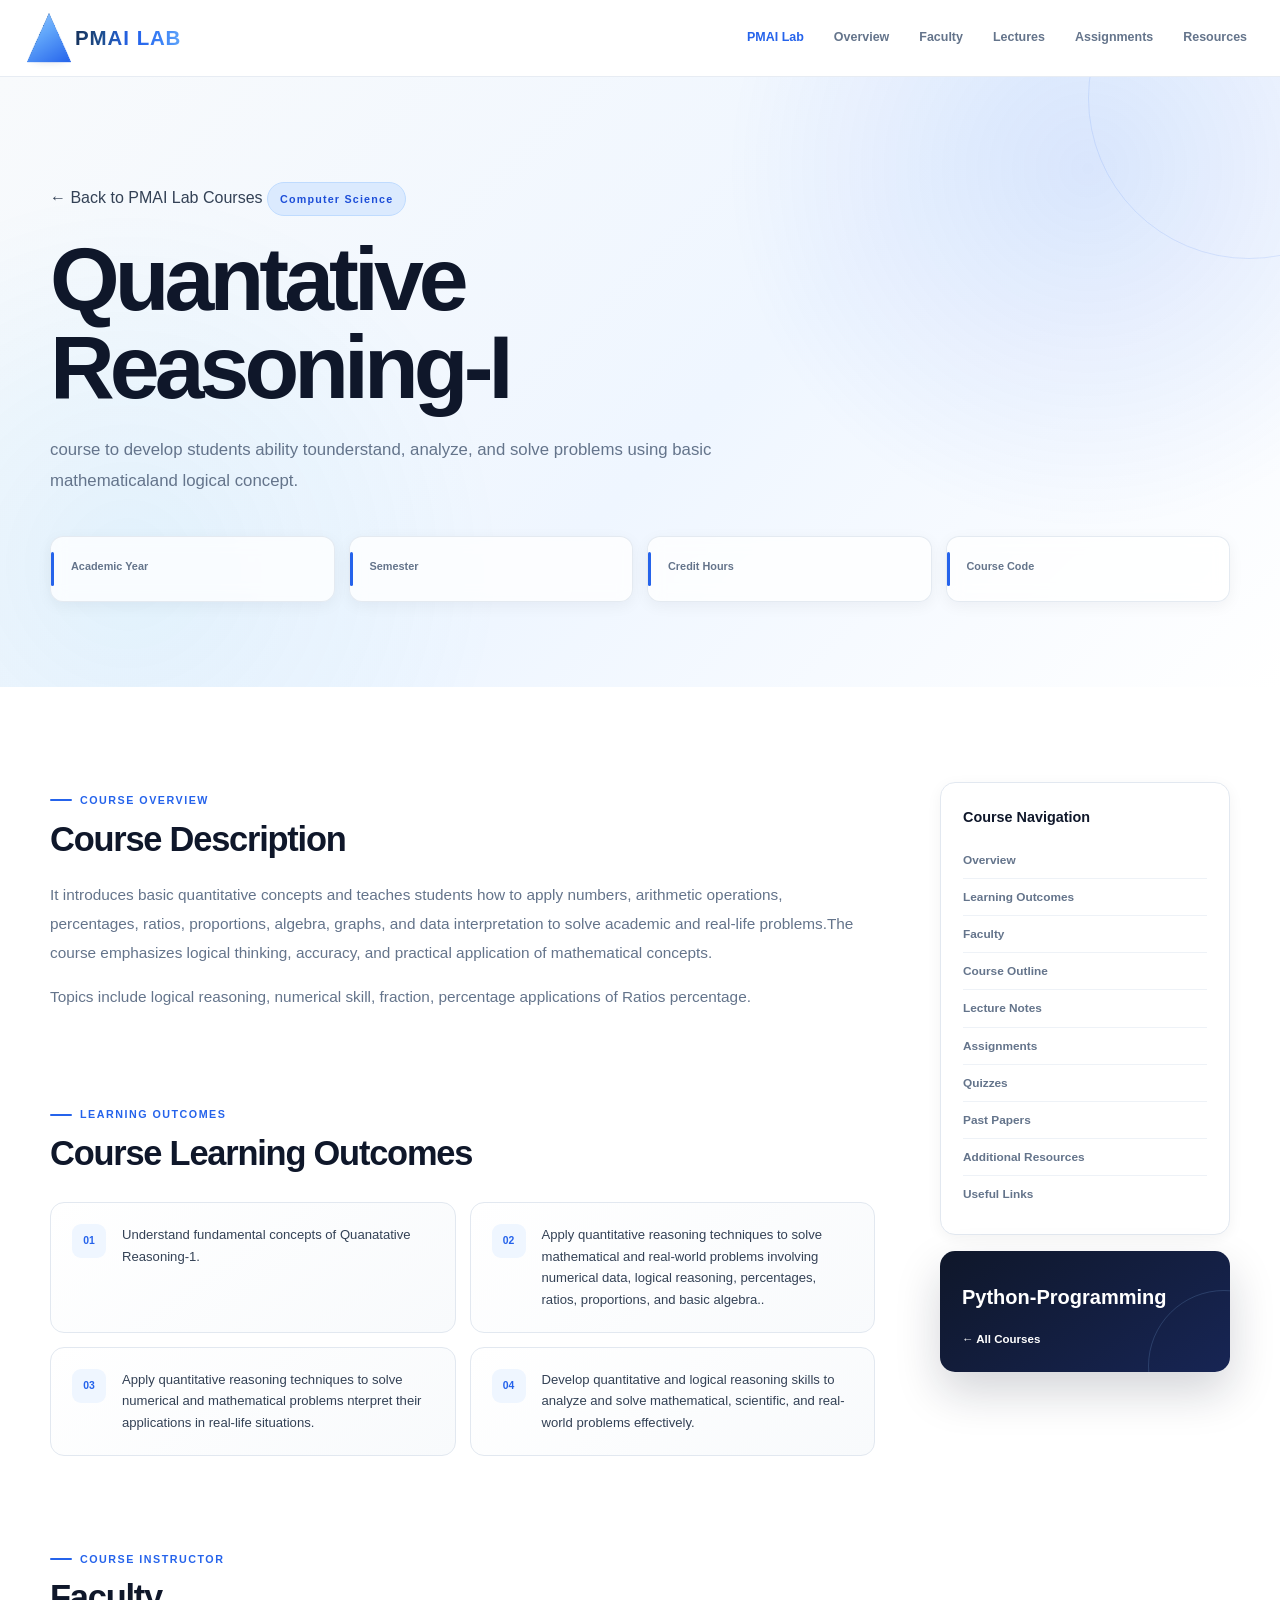
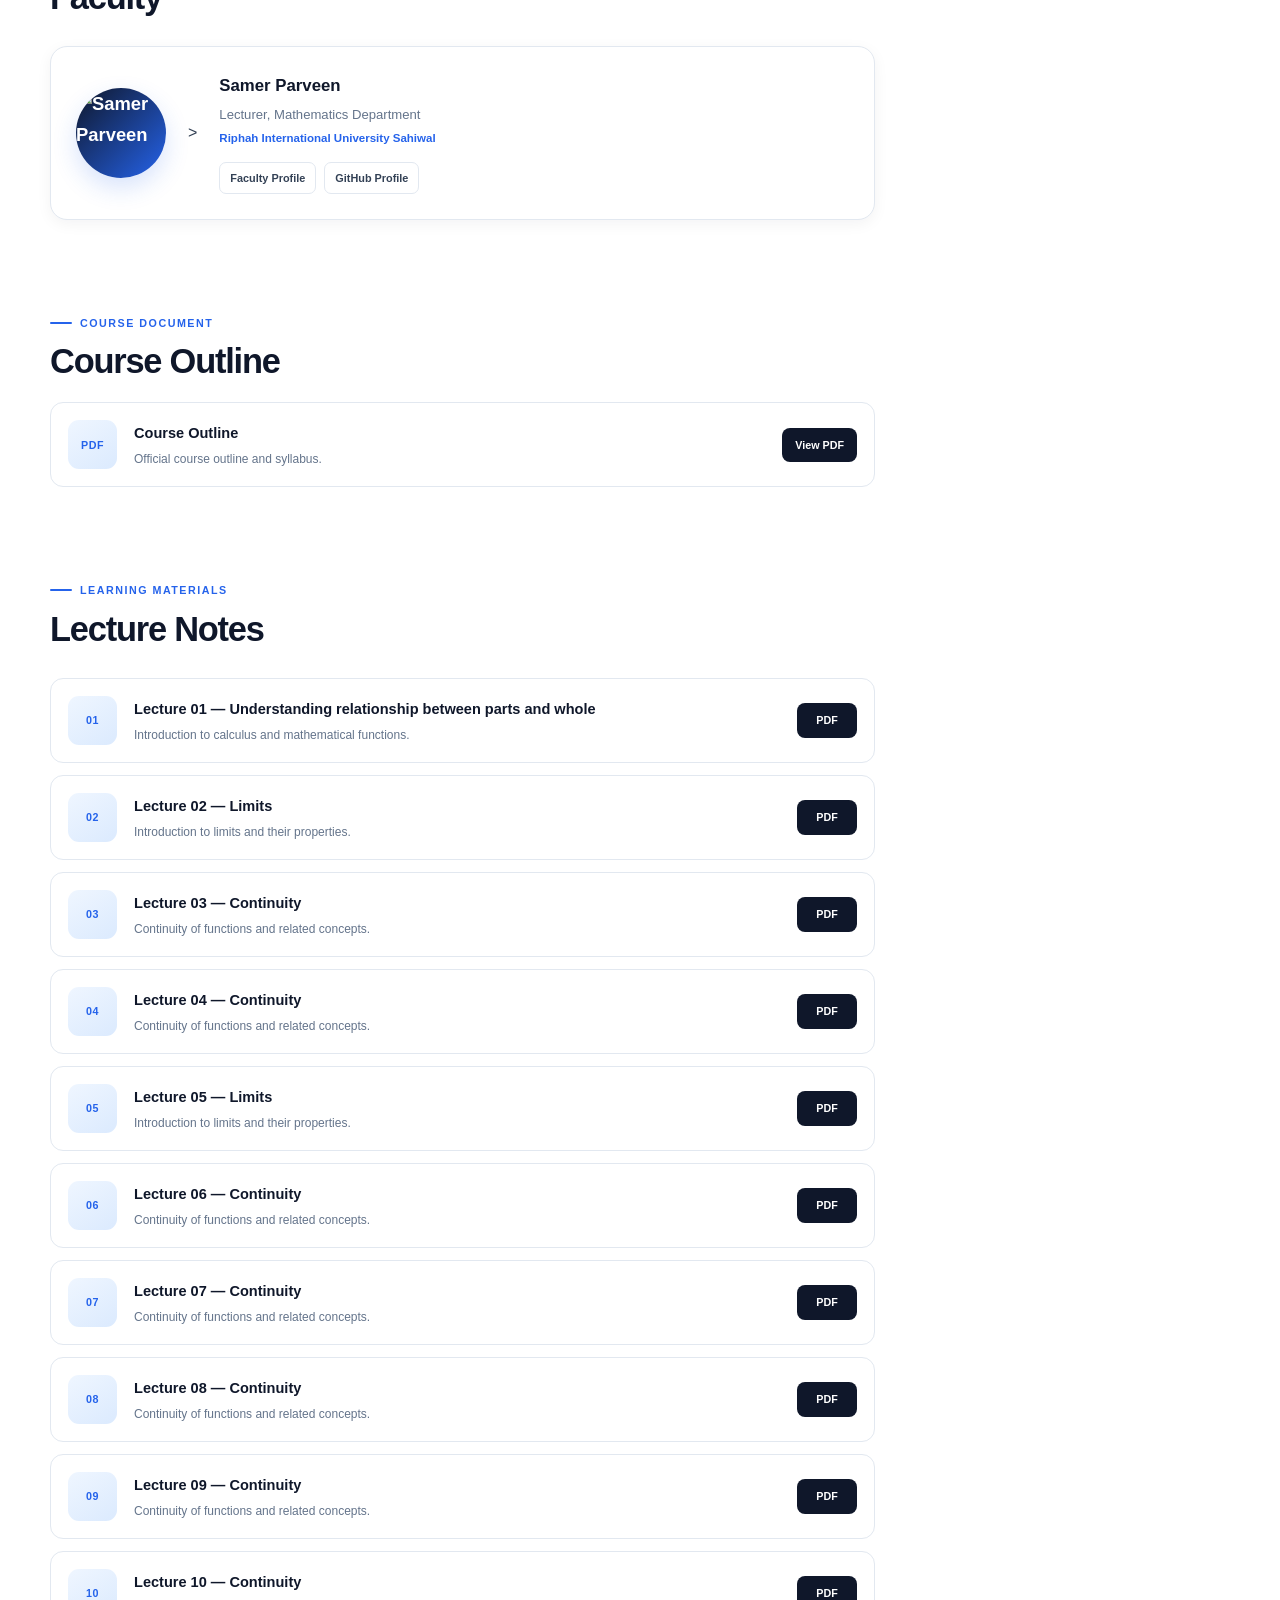
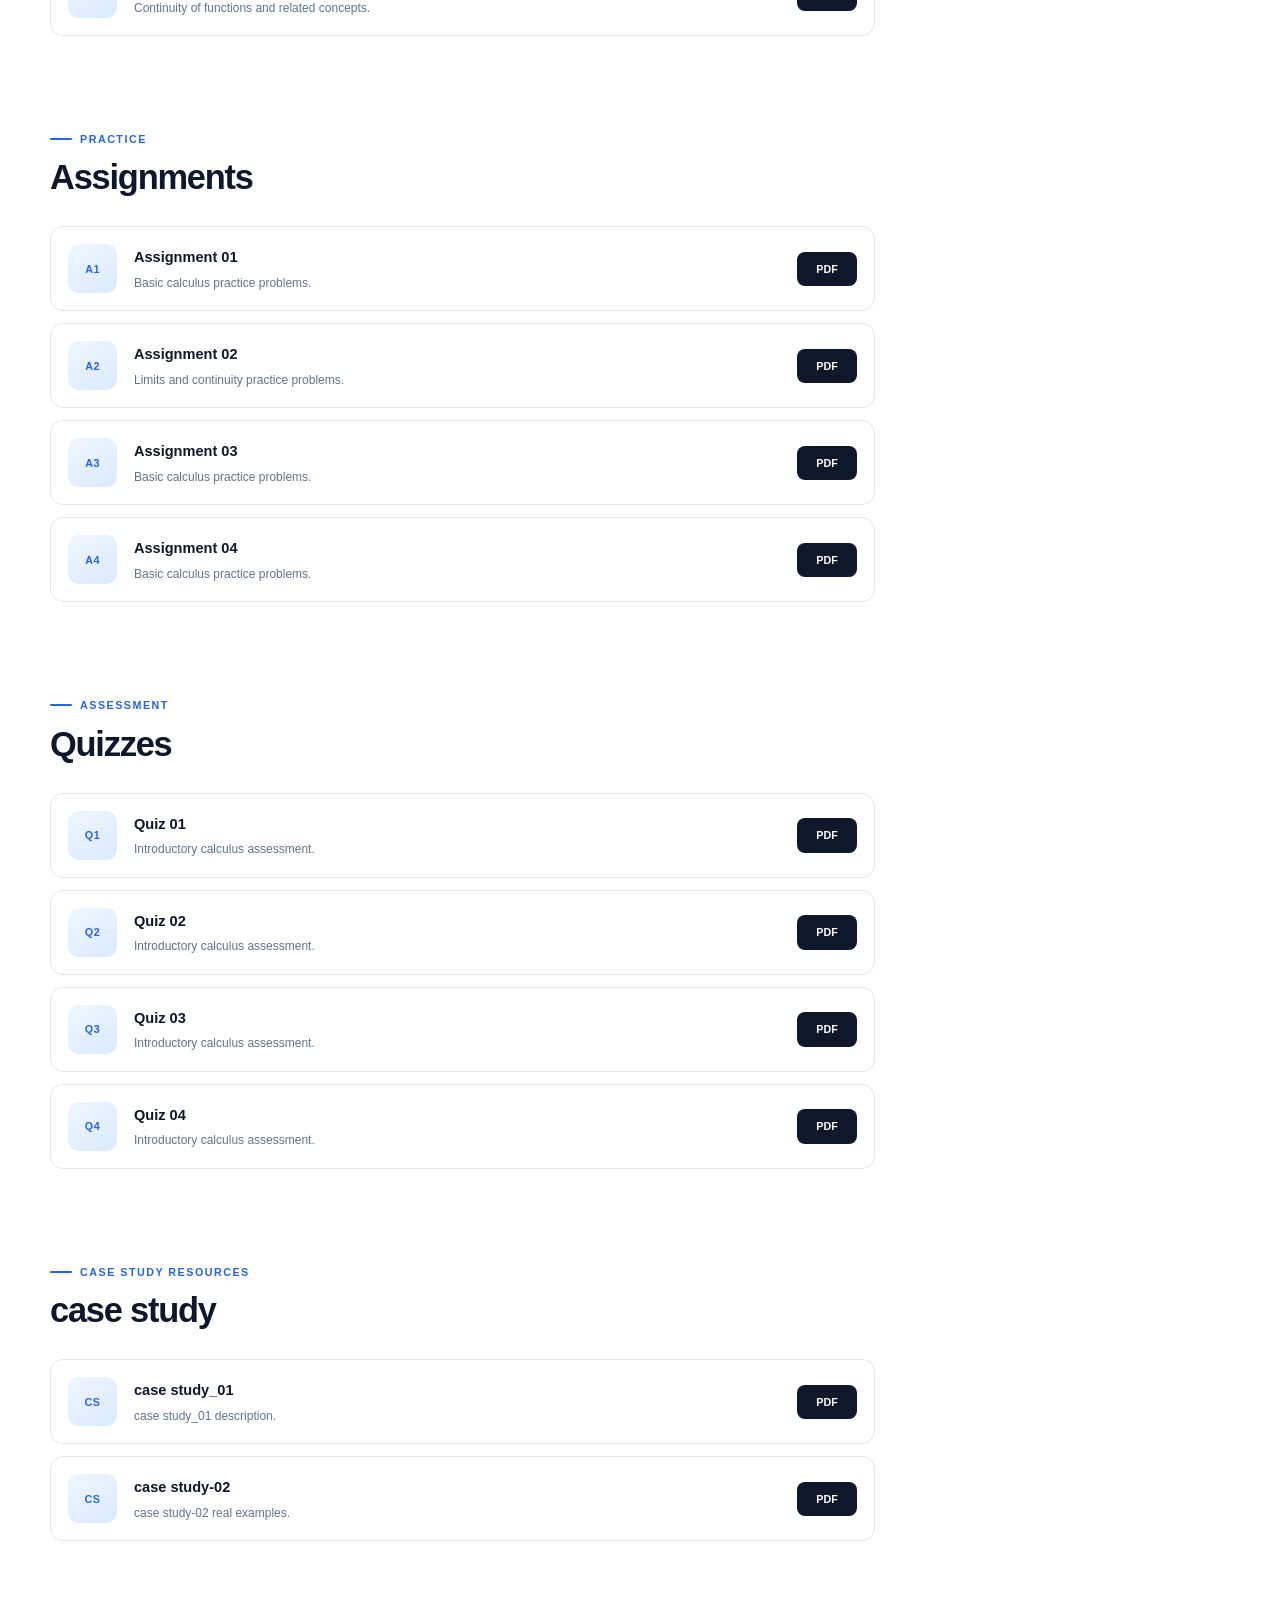
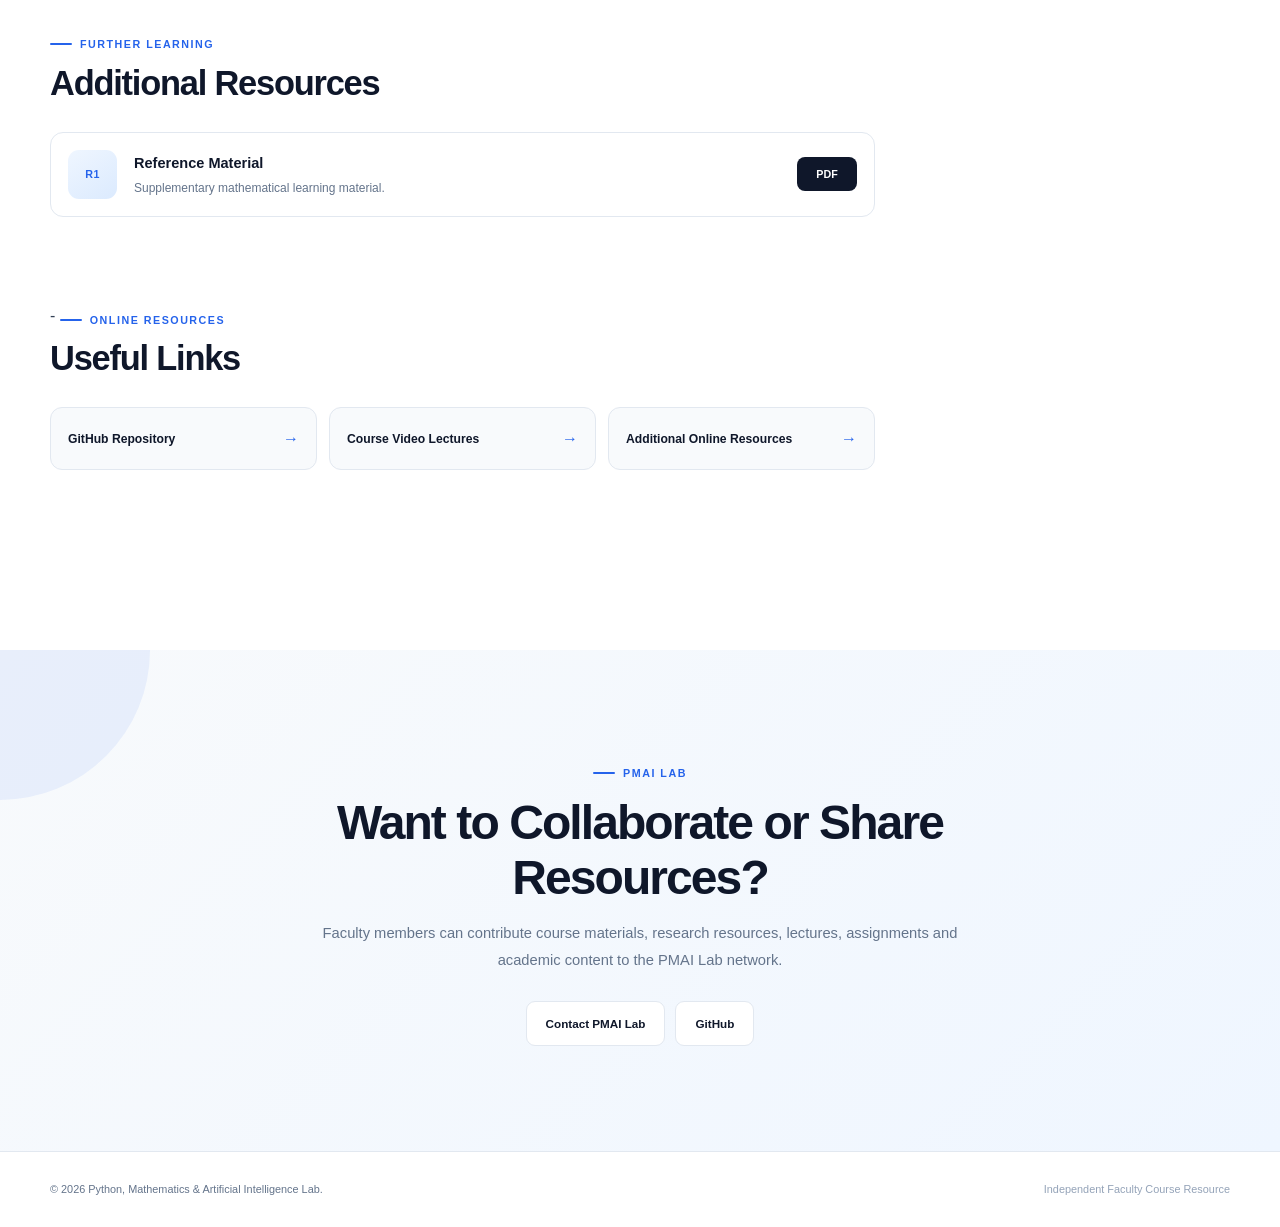
==== commit 289e0fcb: "Update index.html" ====
--- a/index.html
+++ b/index.html
@@ -592,7 +592,7 @@
                                     <div class="resource-information">
 
                                         <h3>
-                                            Lecture 01 — Introduction
+                                            Lecture 01 — Understanding relationship between parts and whole
                                         </h3>
 
                                         <p>
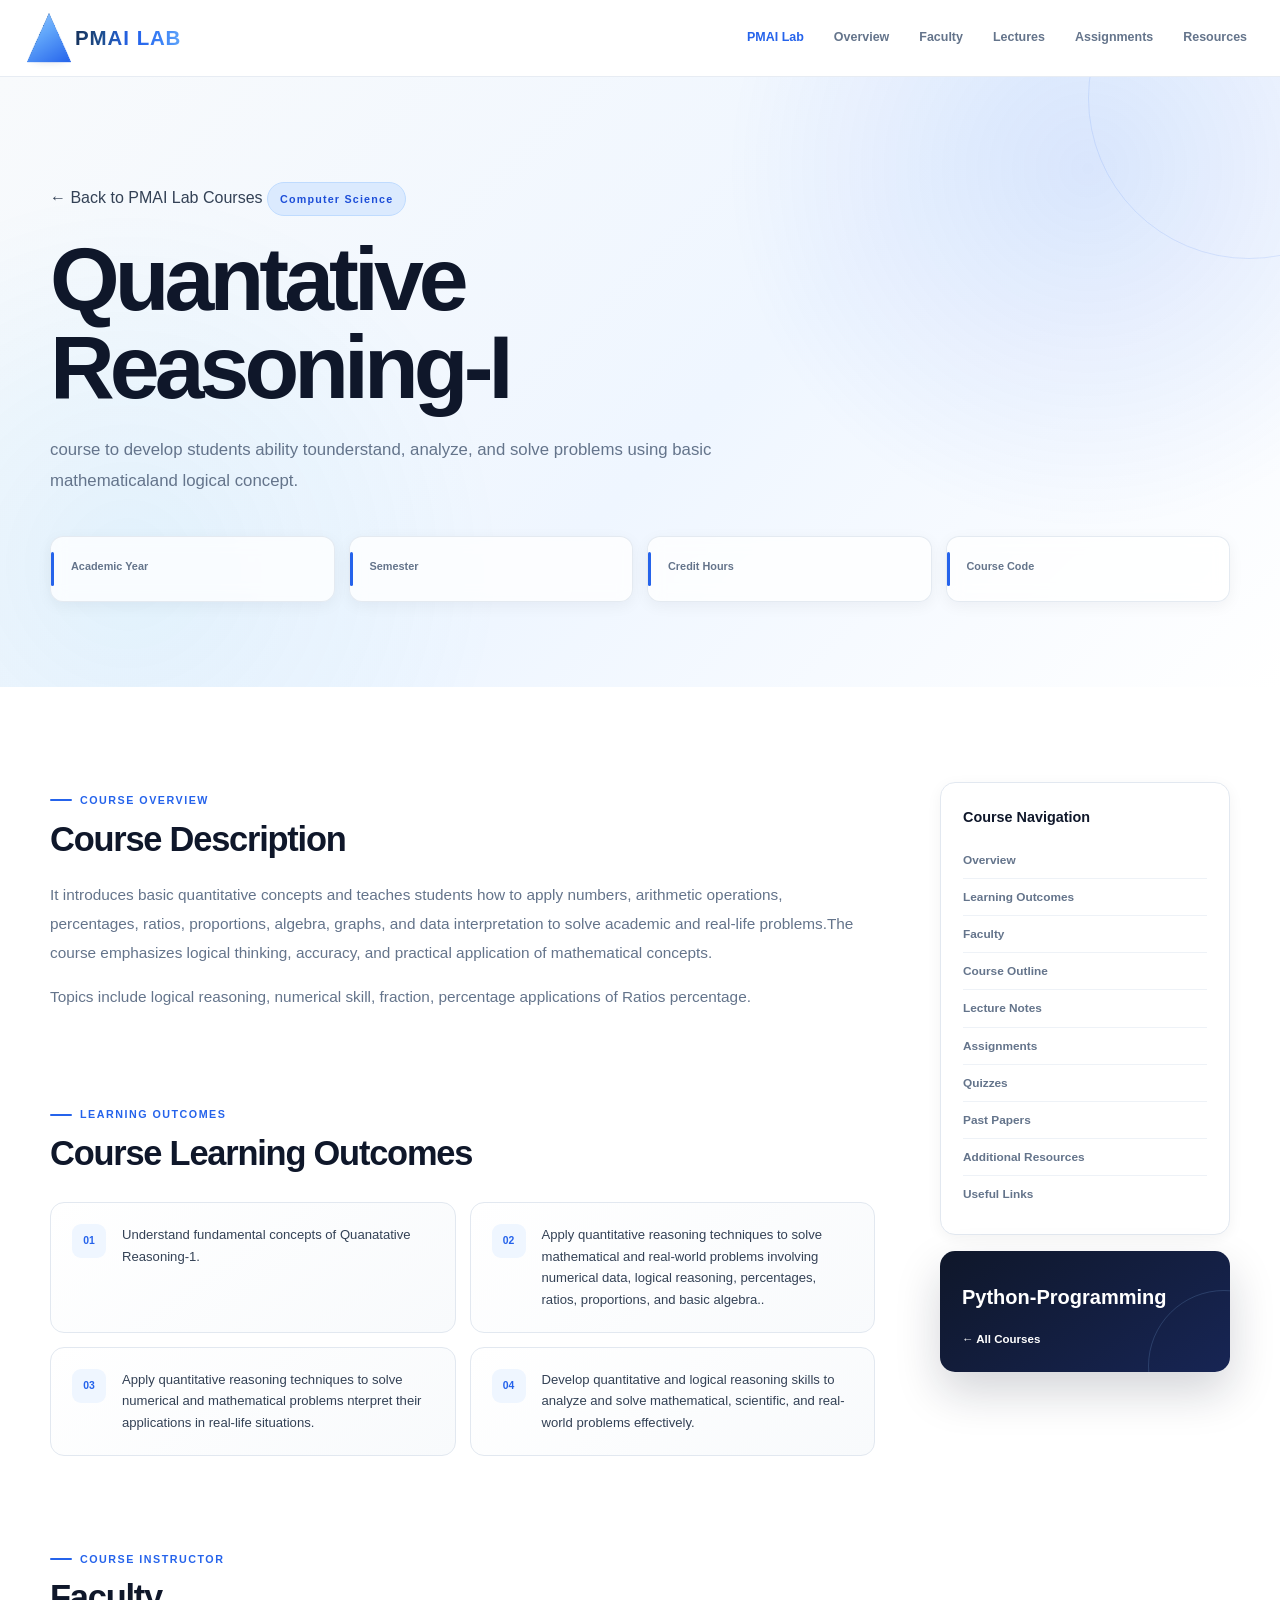
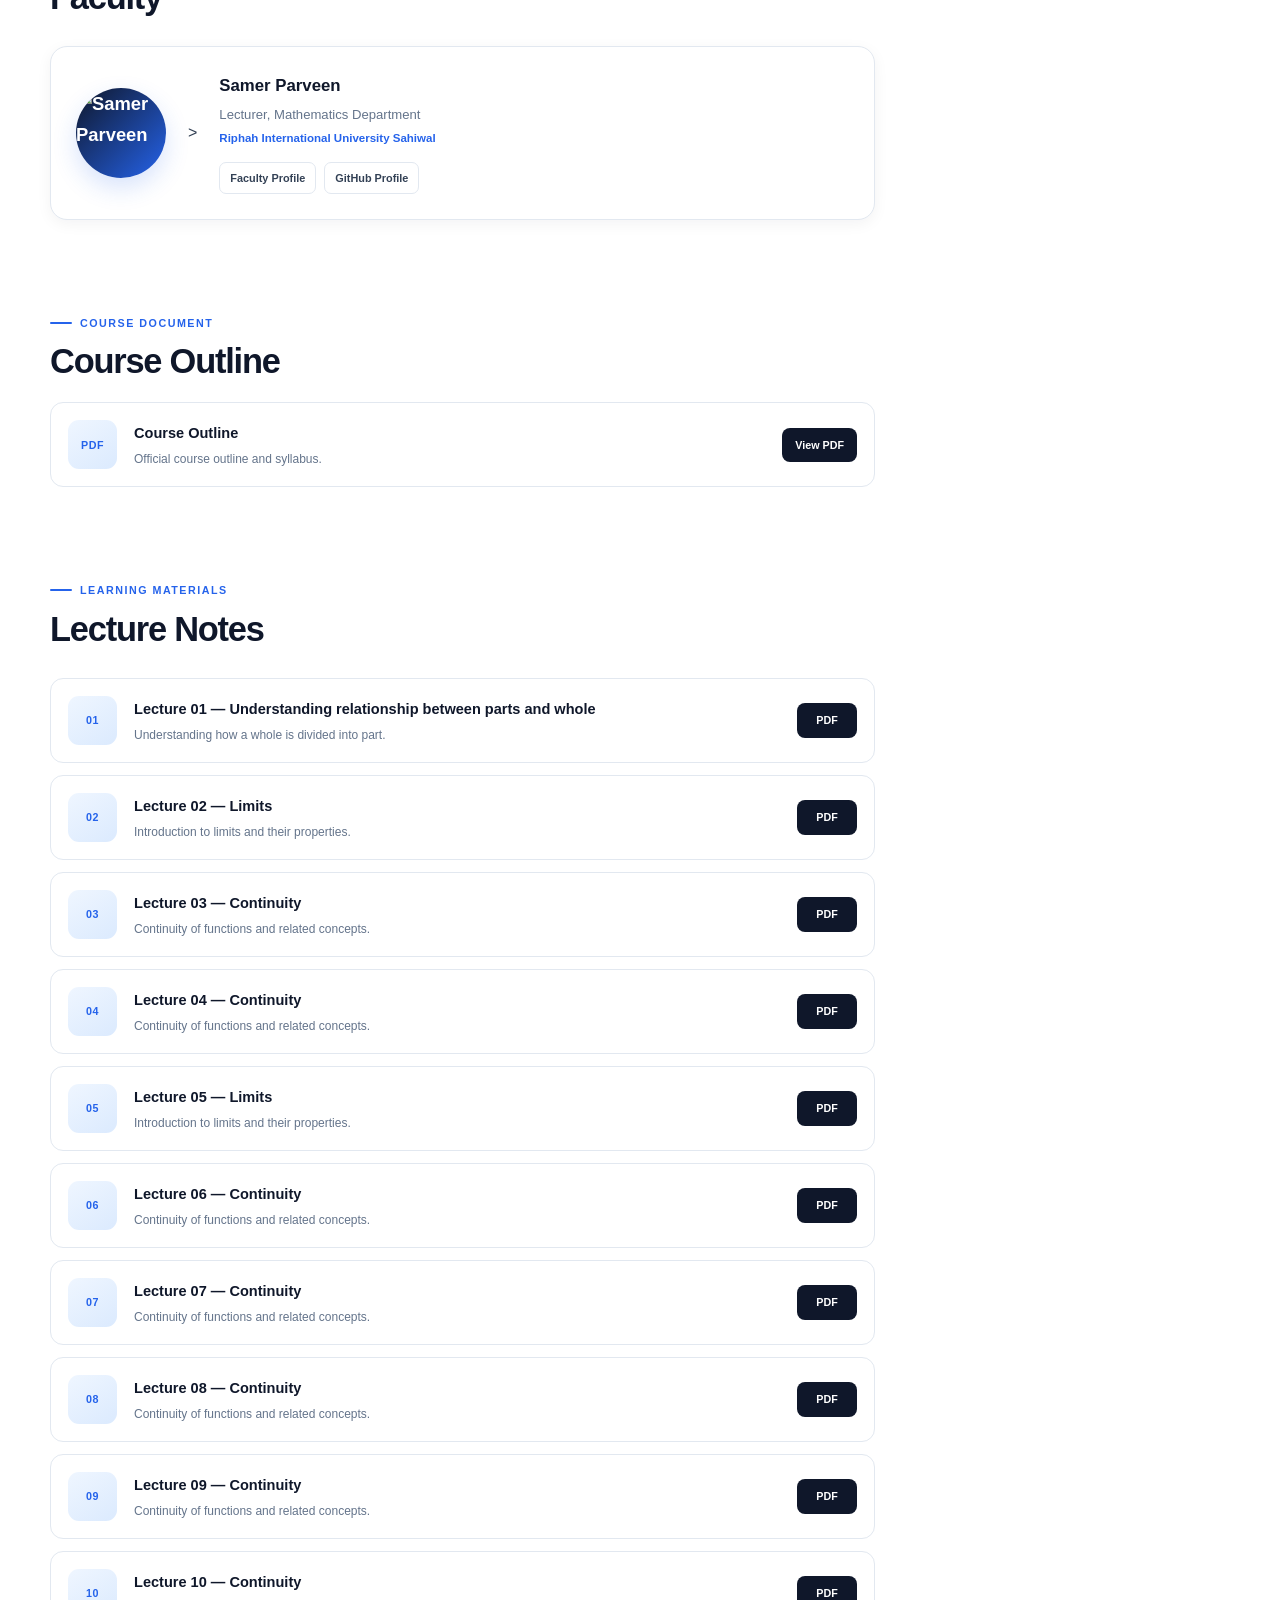
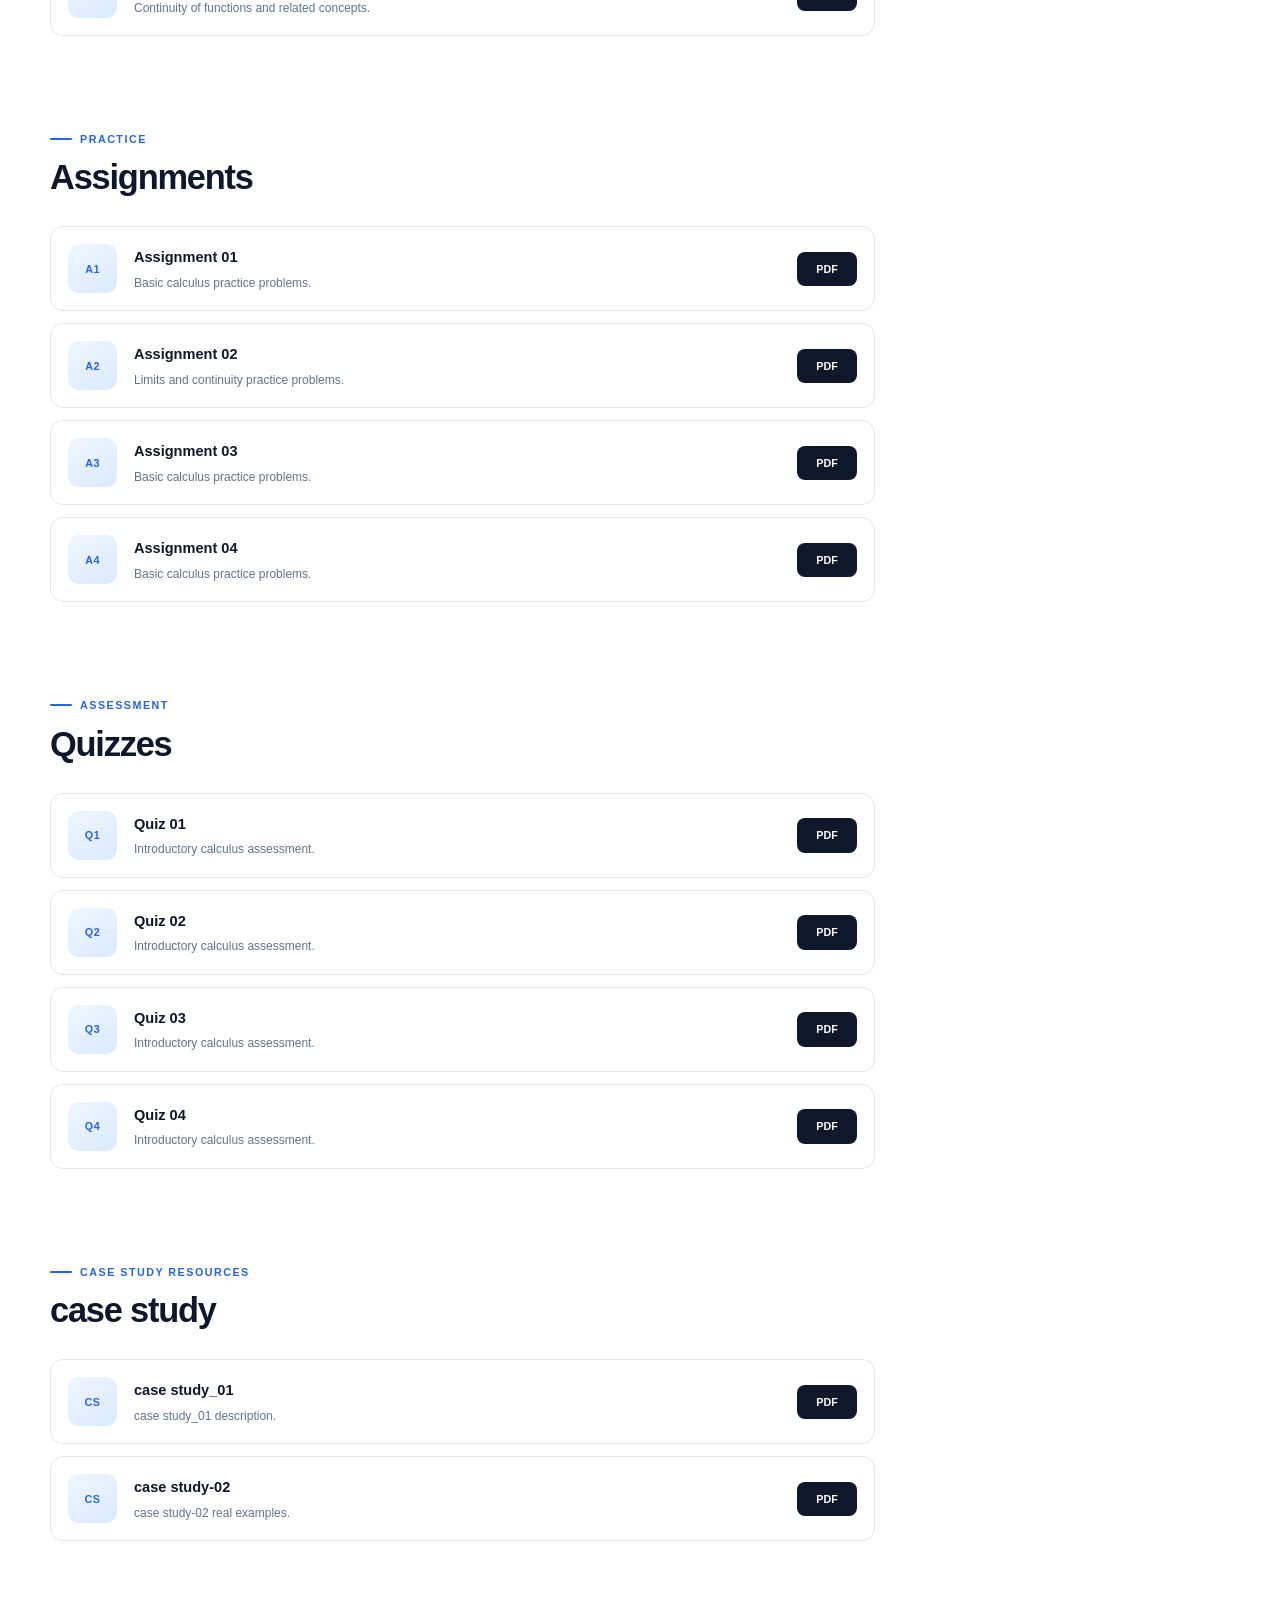
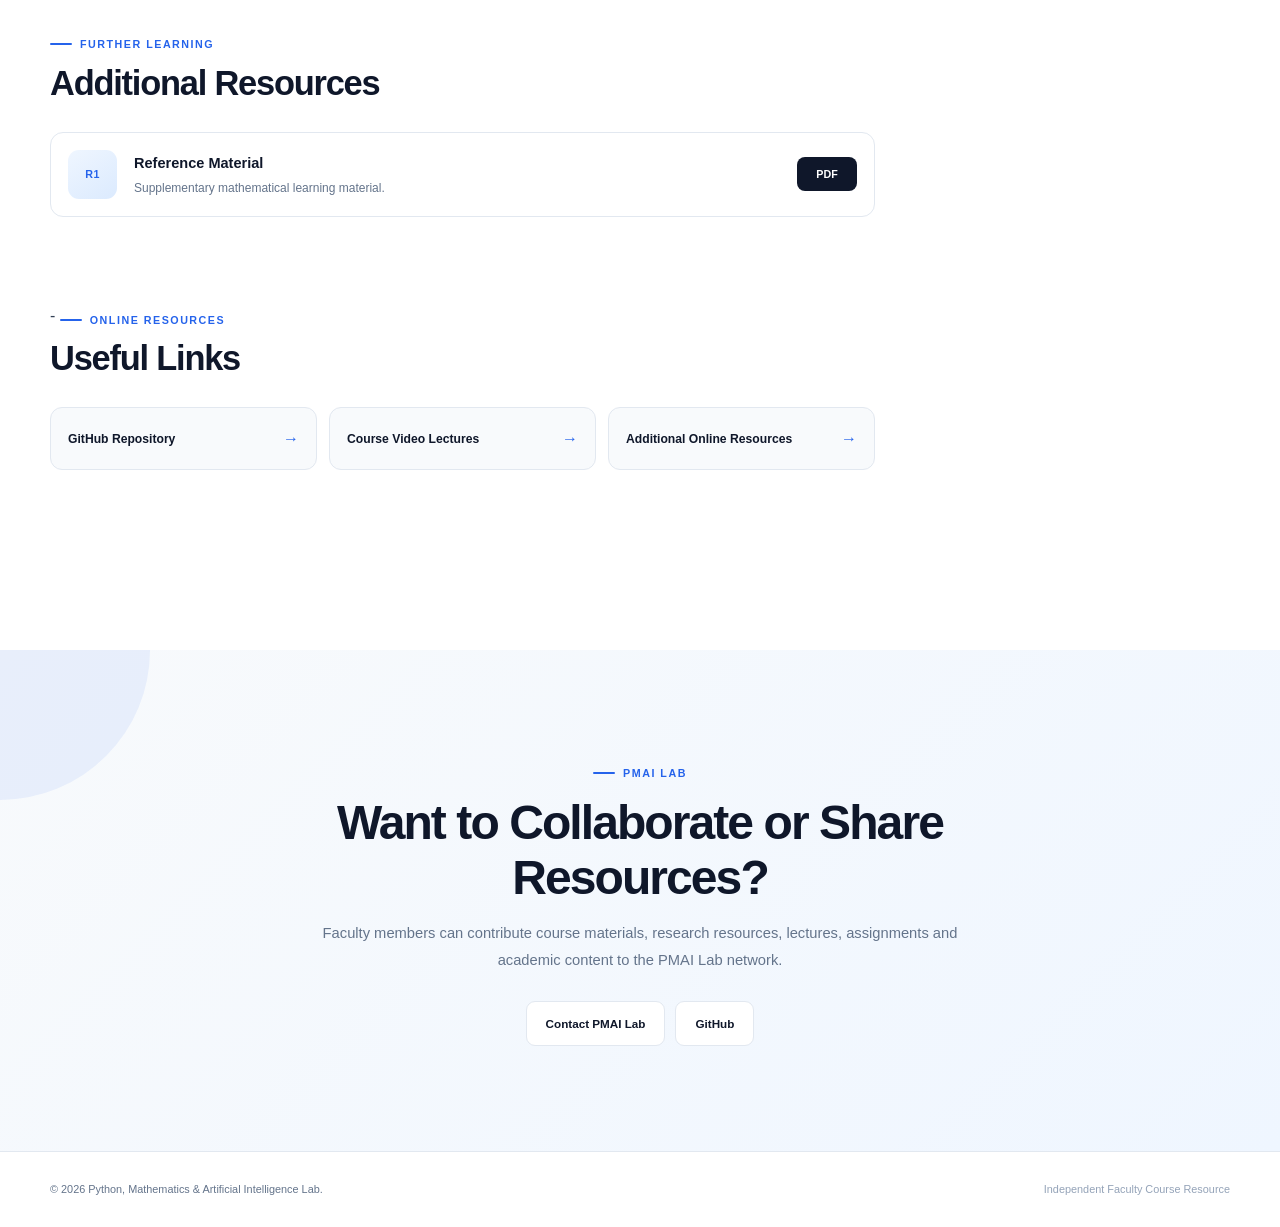
==== commit 48997883: "Update index.html" ====
--- a/index.html
+++ b/index.html
@@ -596,8 +596,8 @@
                                         </h3>
 
                                         <p>
-                                            Introduction to calculus
-                                            and mathematical functions.
+                                            Understanding how a whole
+                                            is divided into part.
                                         </p>
 
                                     </div>
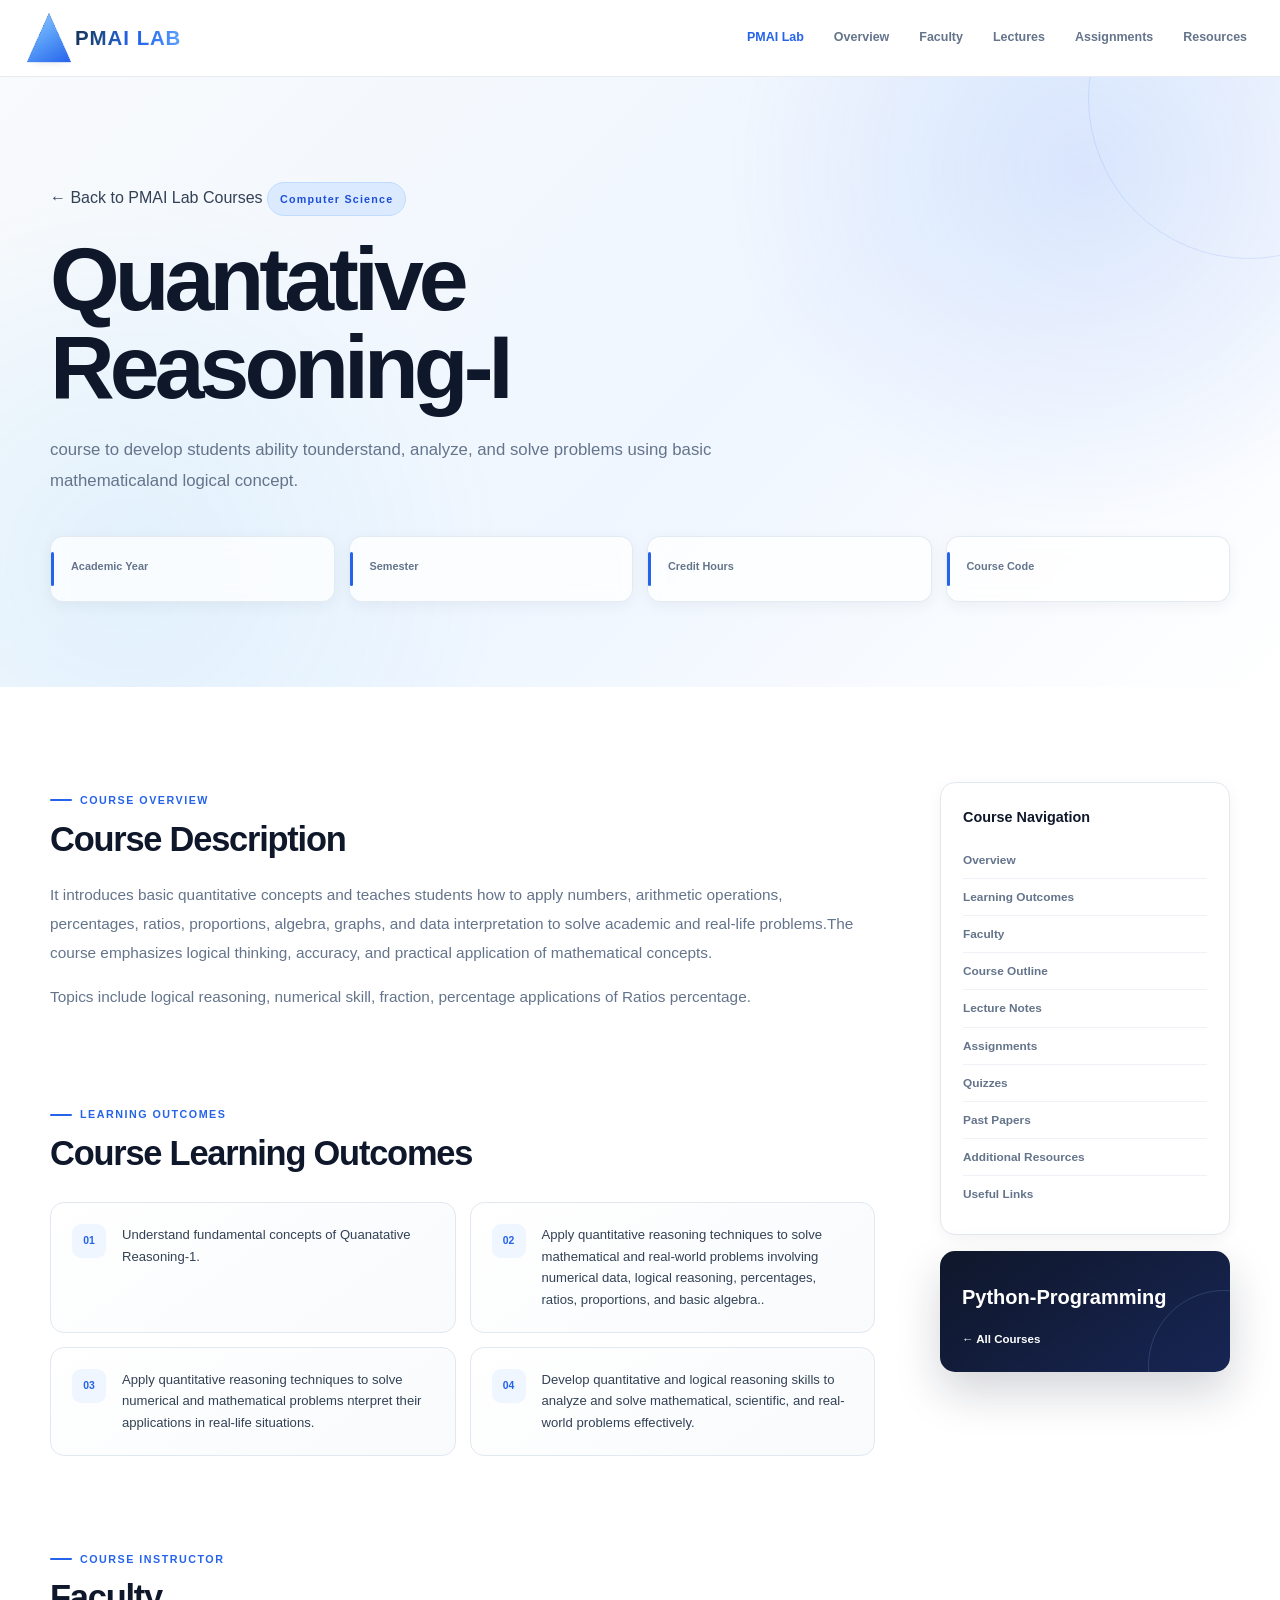
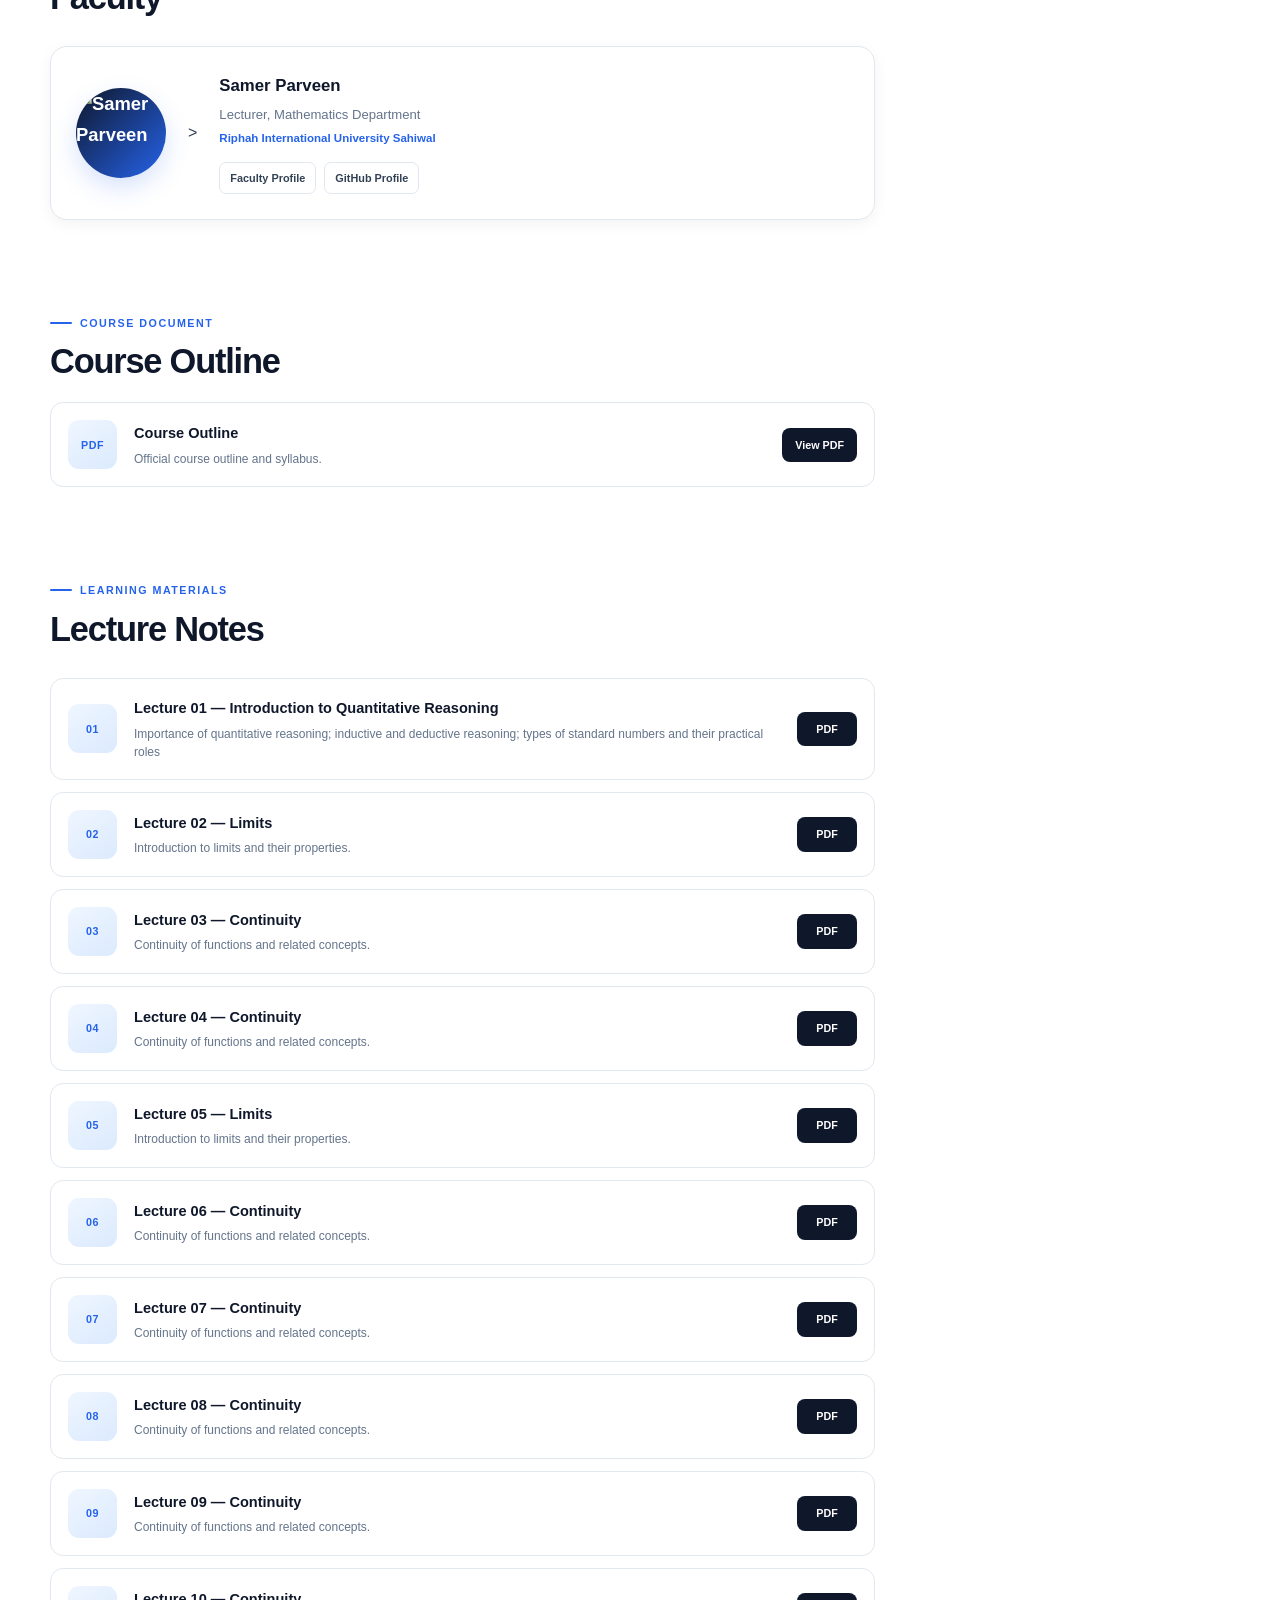
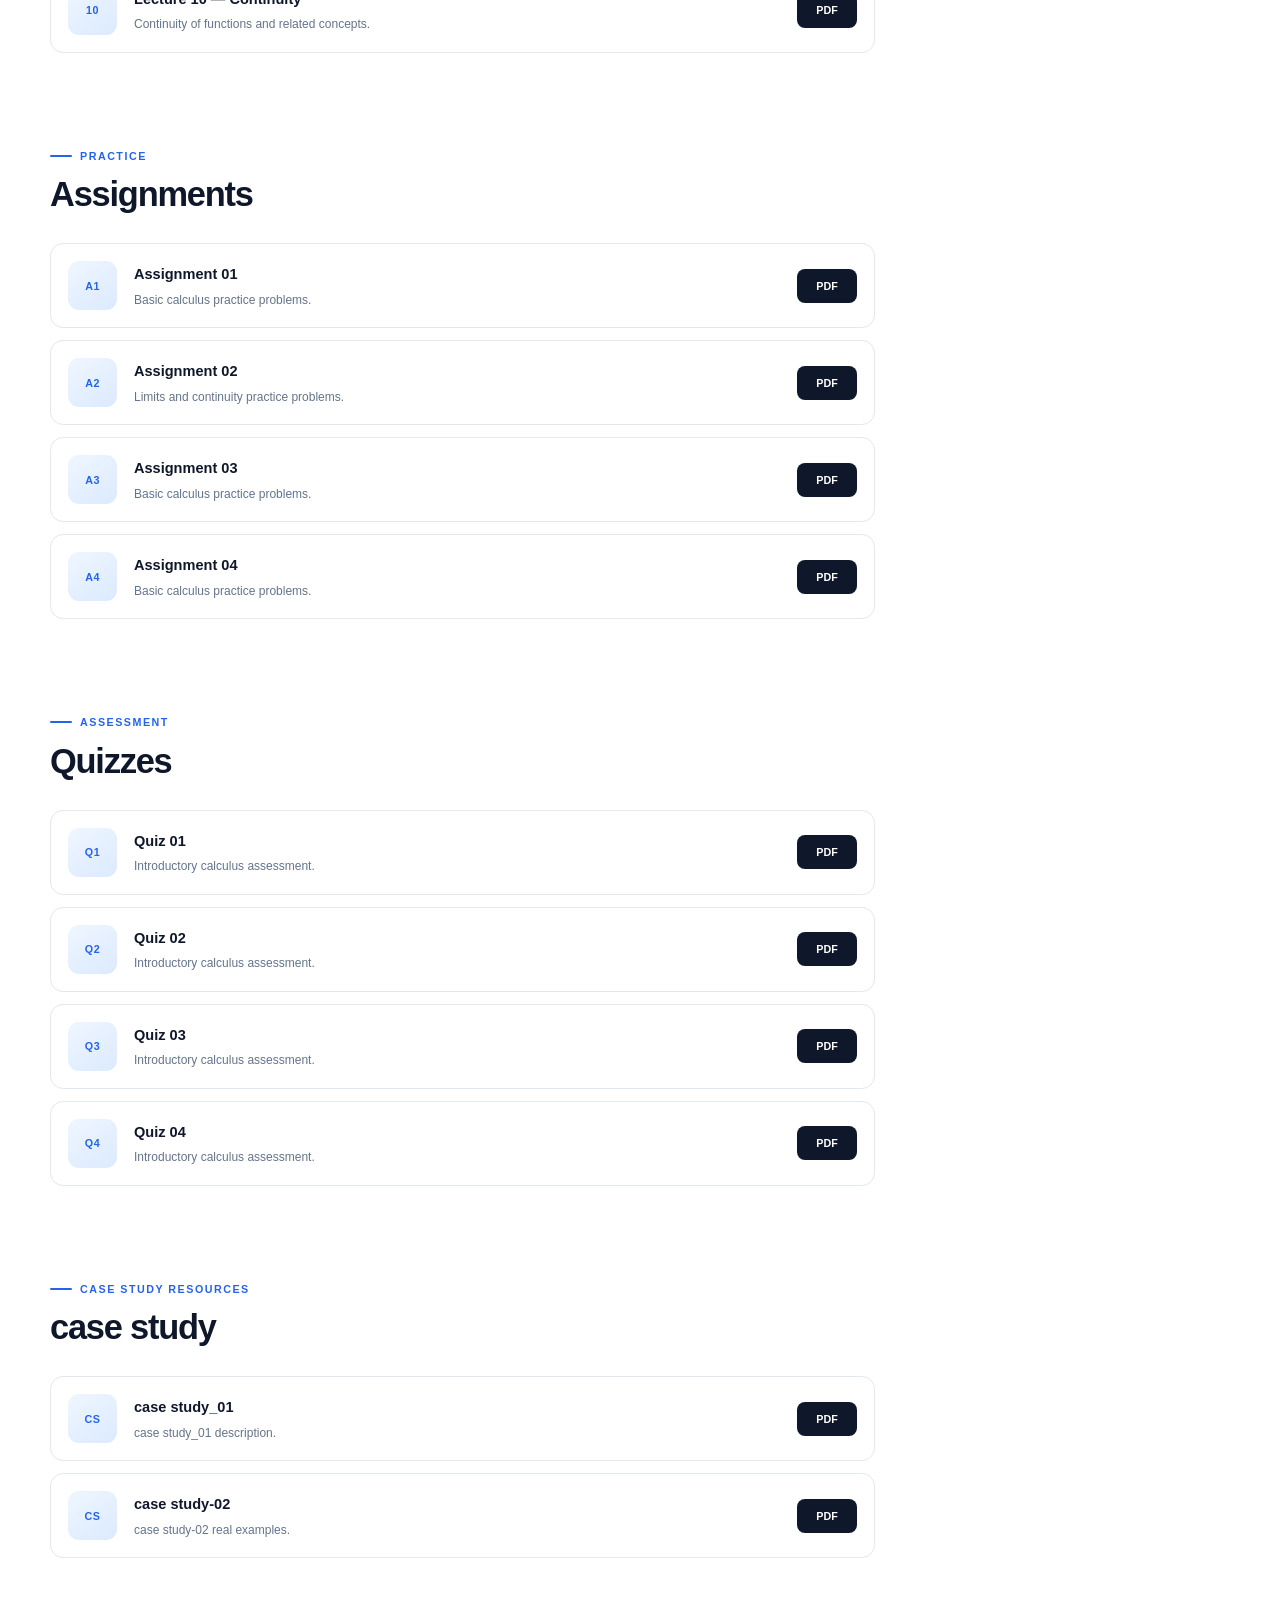
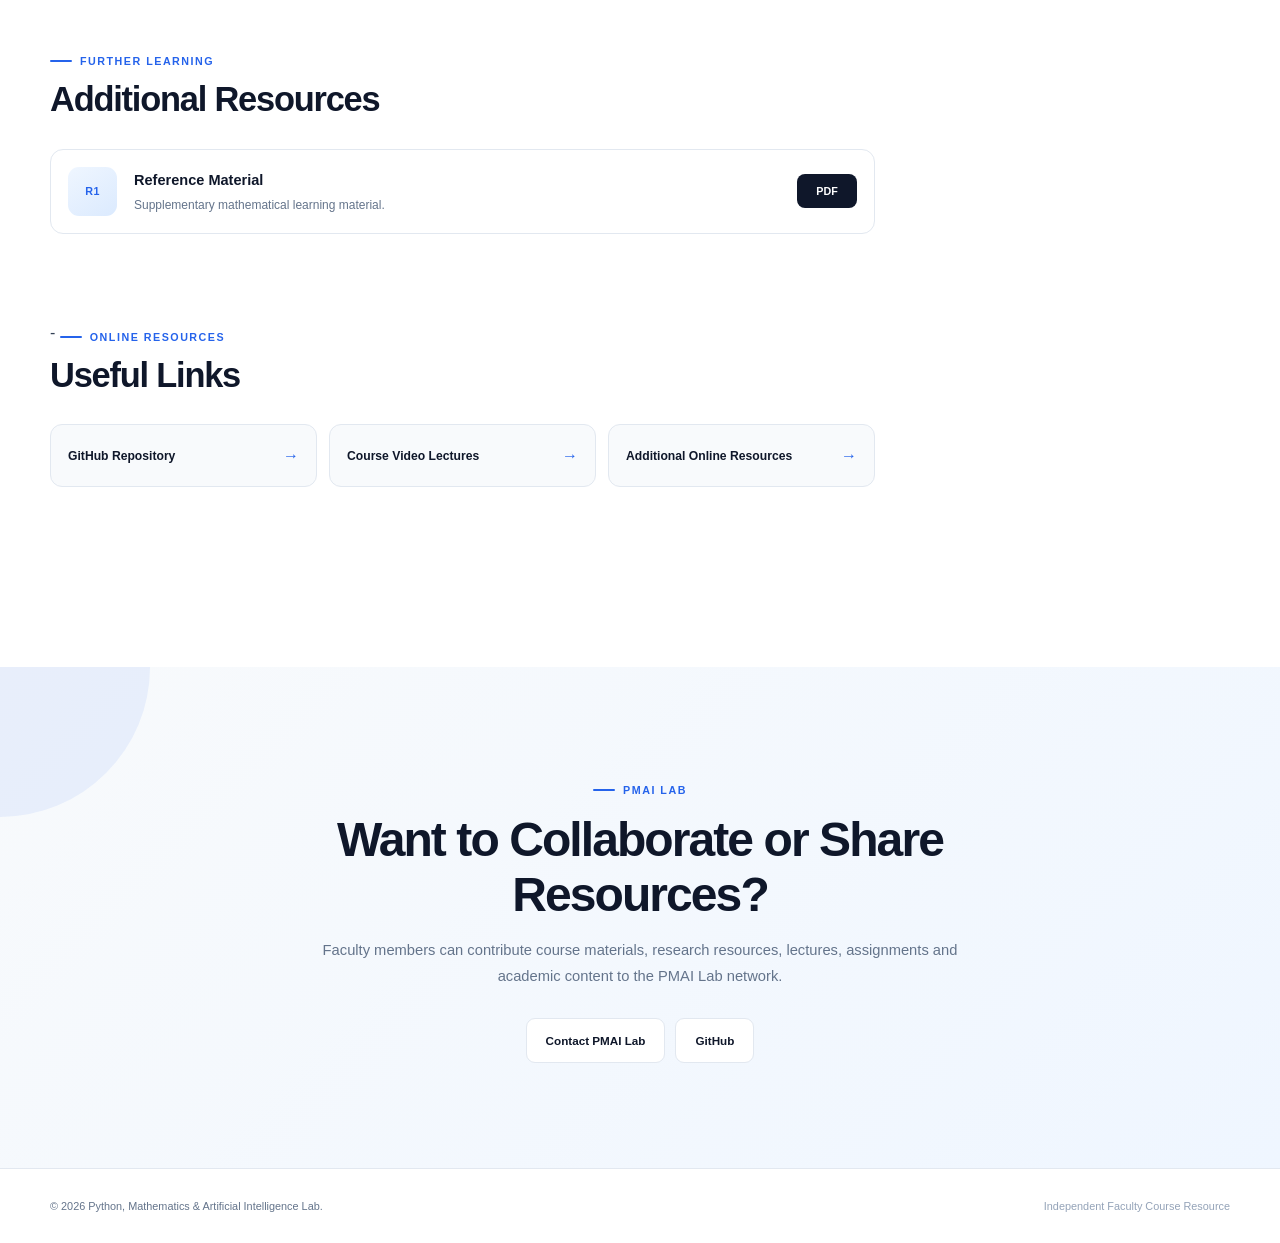
==== commit f3cbeea2: "Update index.html" ====
--- a/index.html
+++ b/index.html
@@ -592,12 +592,12 @@
                                     <div class="resource-information">
 
                                         <h3>
-                                            Lecture 01 — Understanding relationship between parts and whole
-                                        </h3>
-
-                                        <p>
-                                            Understanding how a whole
-                                            is divided into part.
+                                            Lecture 01 — Introduction to Quantitative Reasoning
+                                        </h3>
+
+                                        <p>
+                                            Importance of quantitative reasoning; inductive and deductive reasoning;
+                                            types of standard numbers and their practical roles
                                         </p>
 
                                     </div>
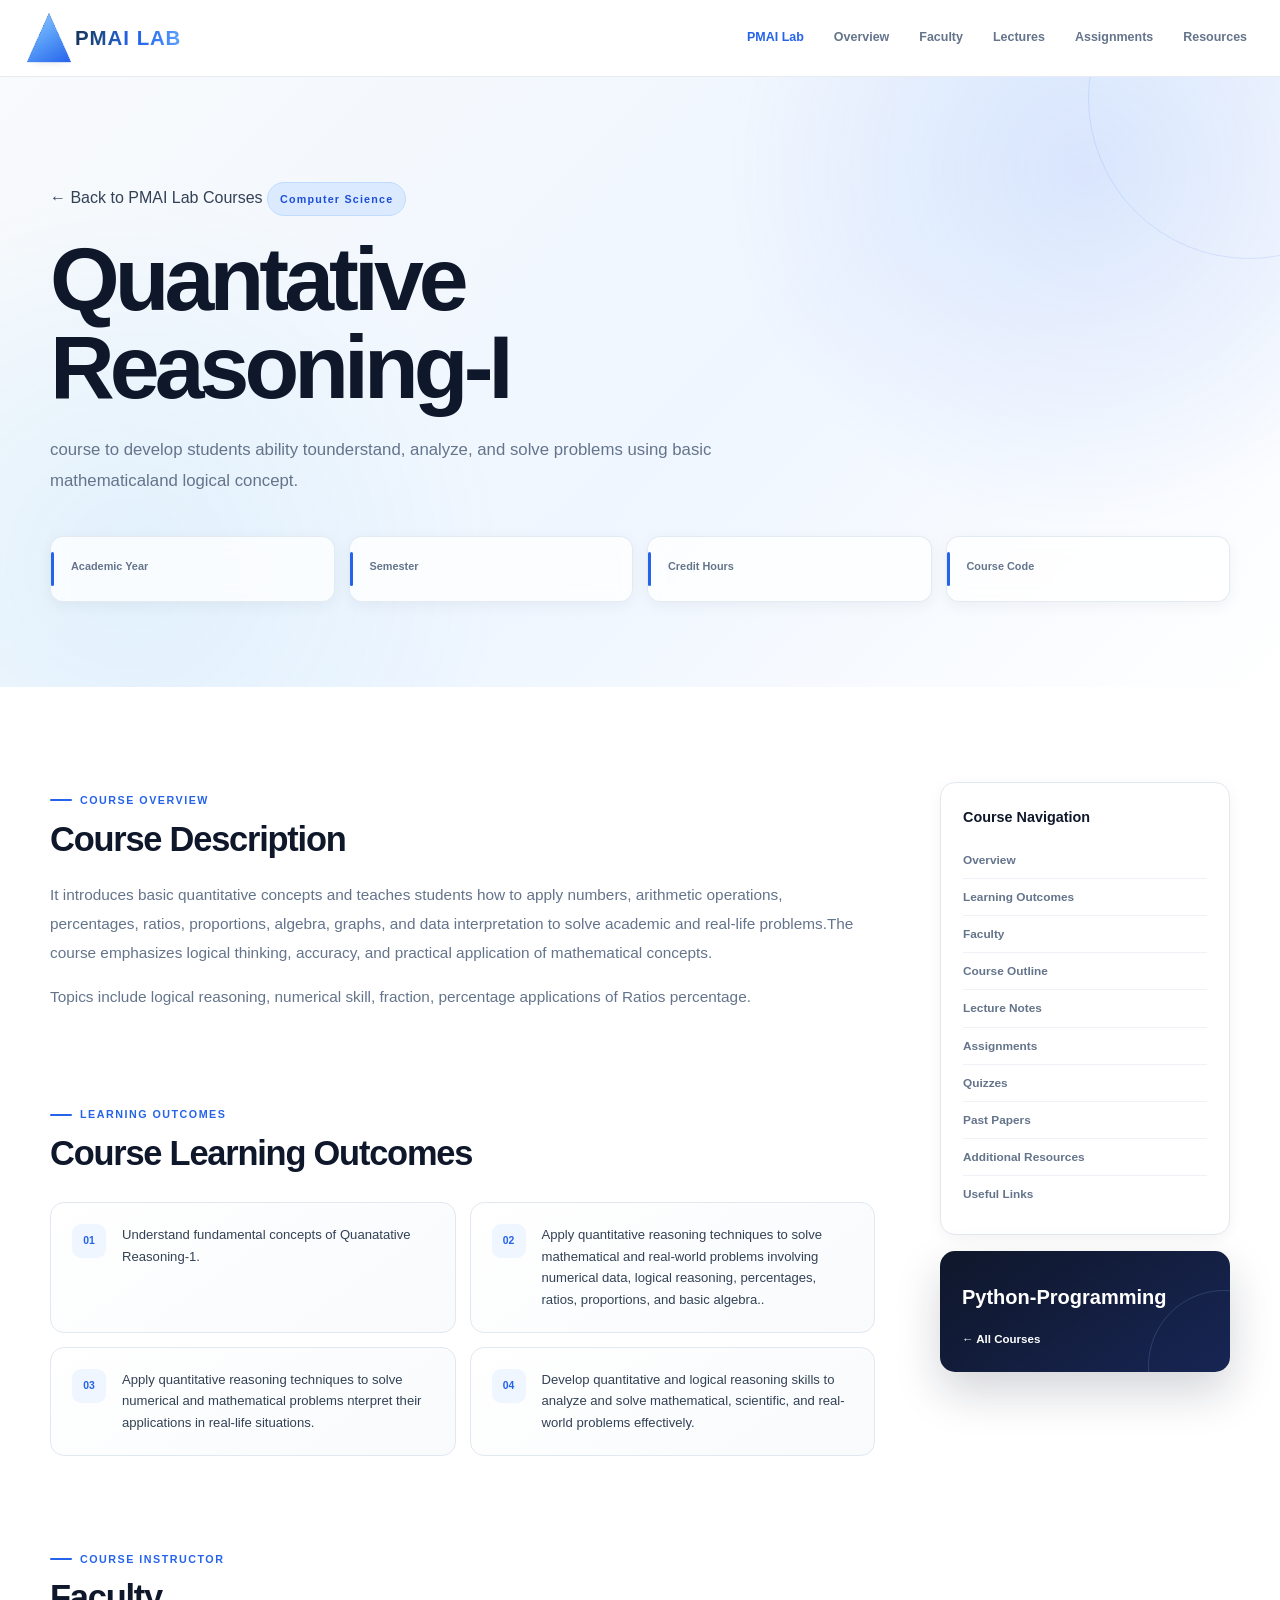
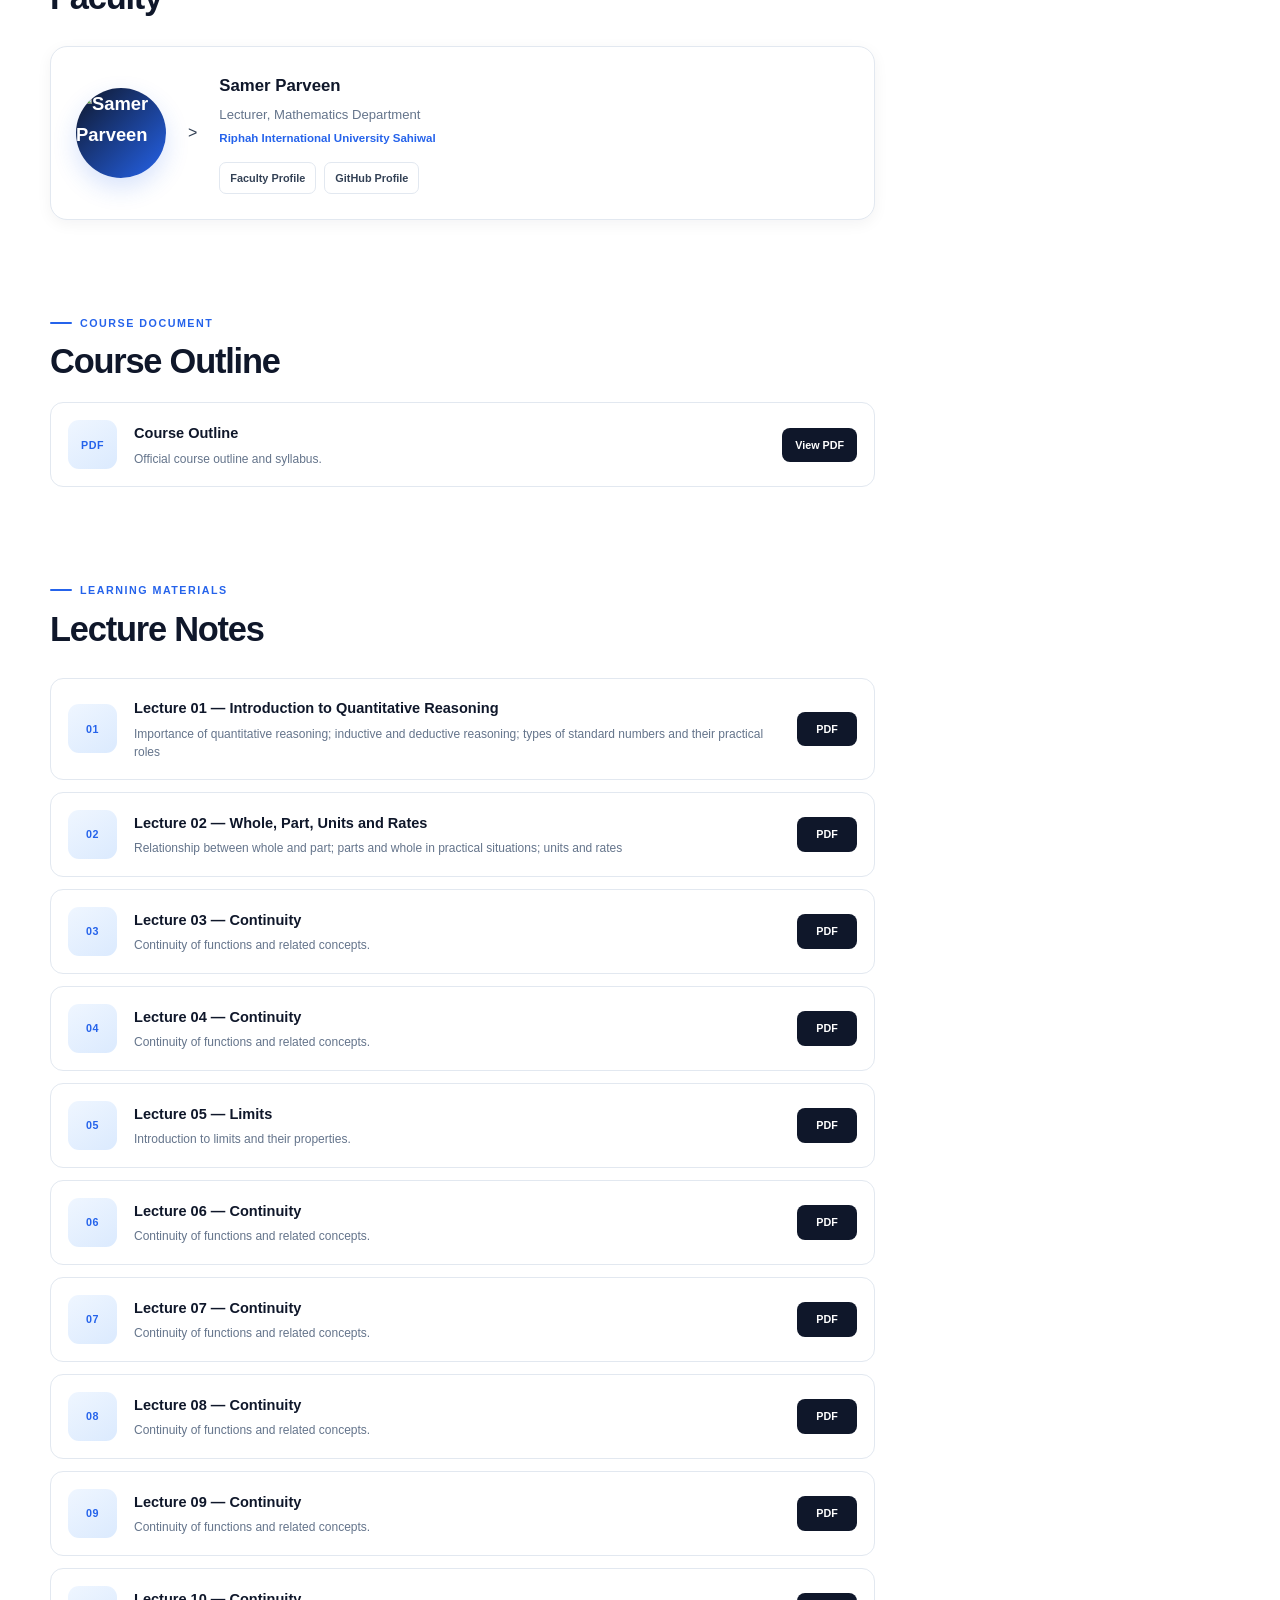
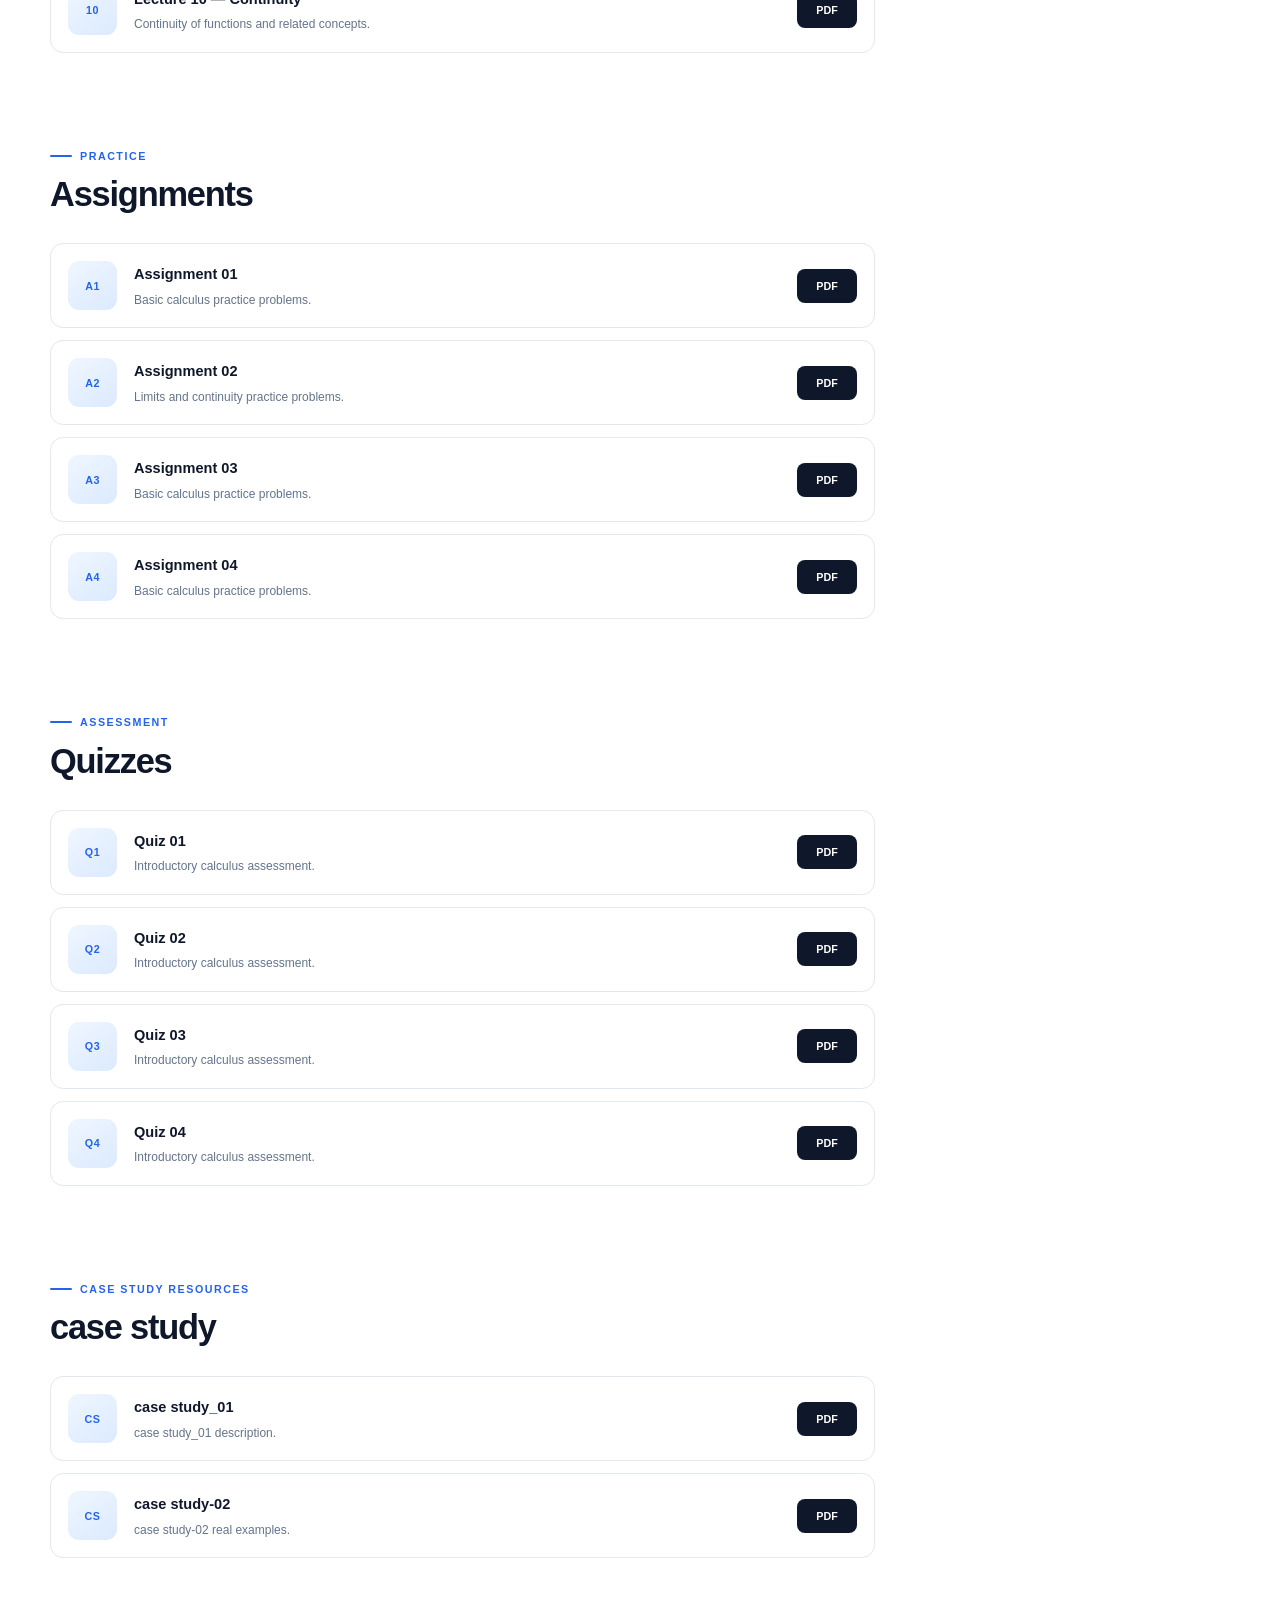
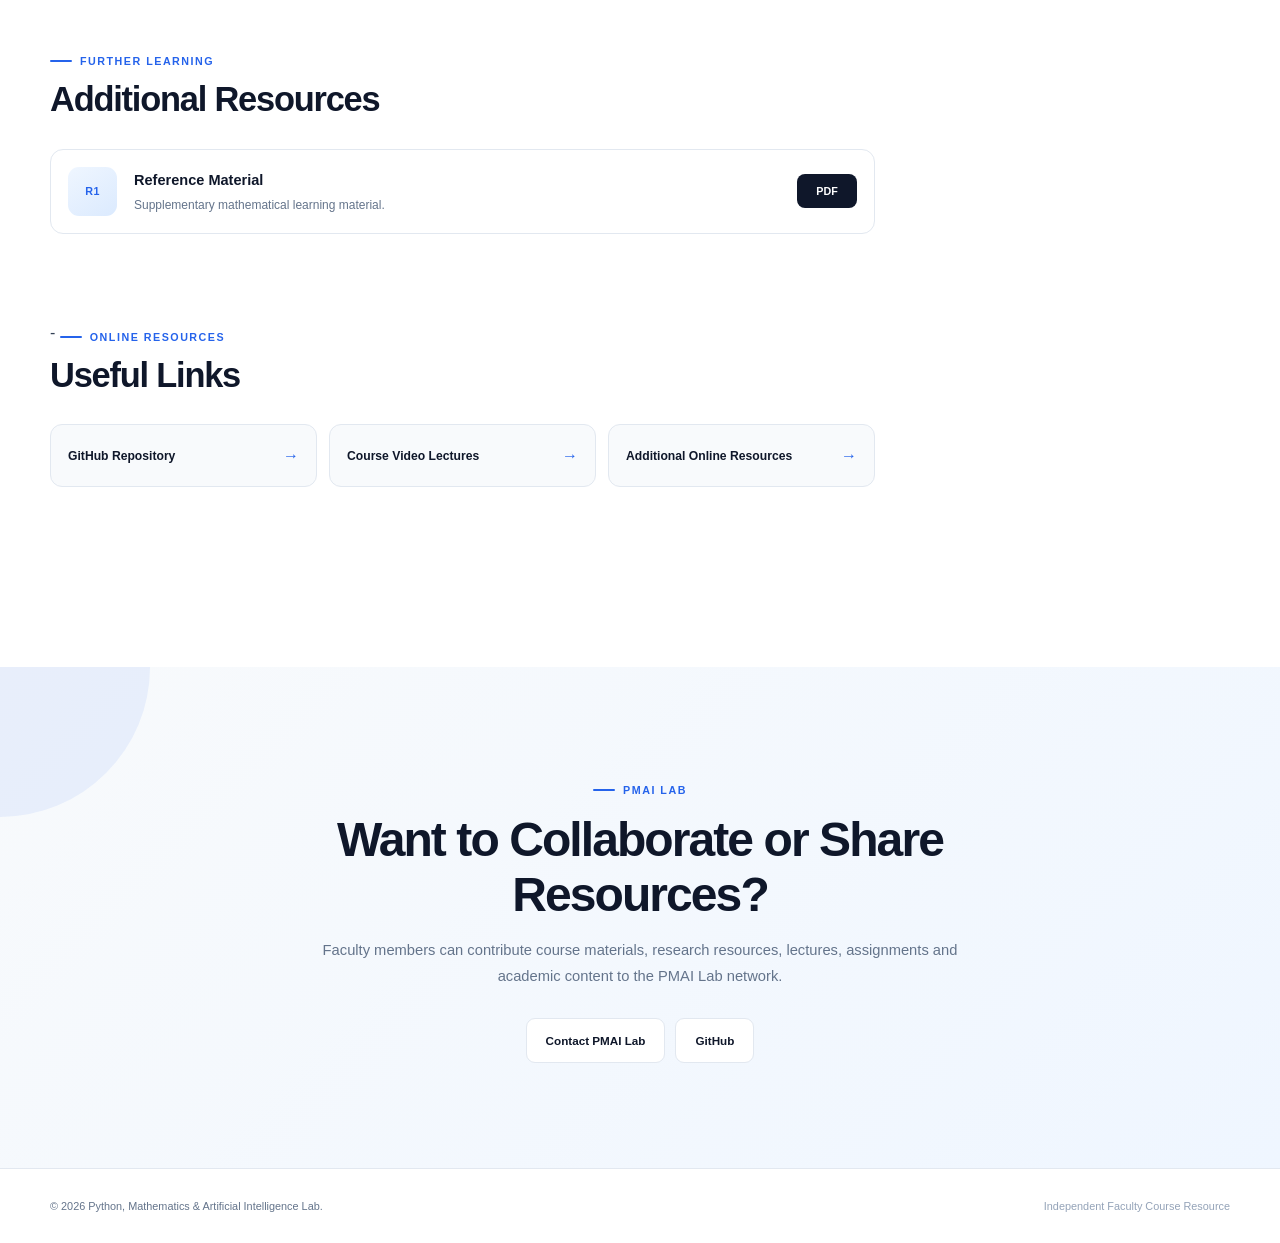
==== commit 0386c1c5: "Update index.html" ====
--- a/index.html
+++ b/index.html
@@ -18,7 +18,7 @@
     ====================================================== -->
 
     <title>
-        Quantative Reasoning-I | PMAI Lab
+        Quantitative Reasoning-I | PMAI Lab
     </title>
 
     <meta name="description"
@@ -627,12 +627,12 @@
                                     <div class="resource-information">
 
                                         <h3>
-                                            Lecture 02 — Limits
-                                        </h3>
-
-                                        <p>
-                                            Introduction to limits
-                                            and their properties.
+                                            Lecture 02 — Whole, Part, Units and Rates
+                                        </h3>
+
+                                        <p>
+                                            Relationship between whole and part; parts and whole in
+                                            practical situations; units and rates
                                         </p>
 
                                     </div>
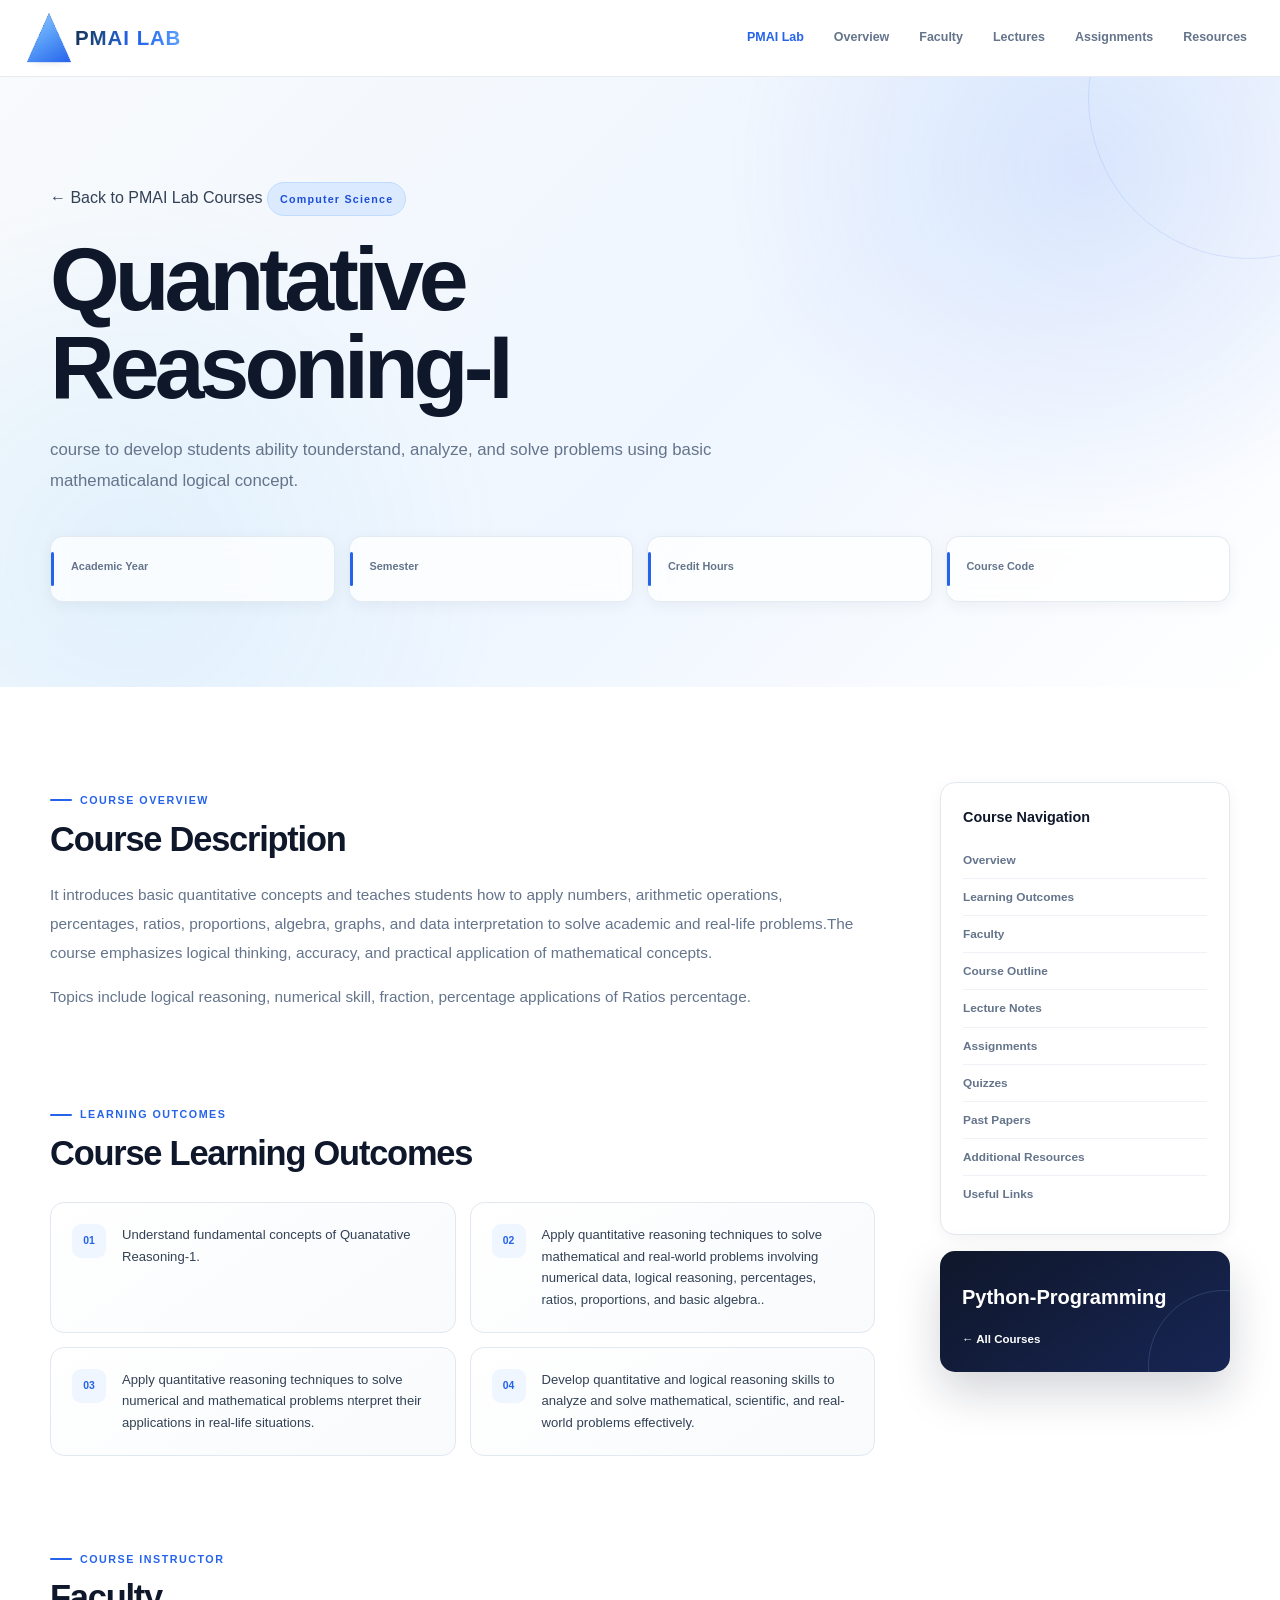
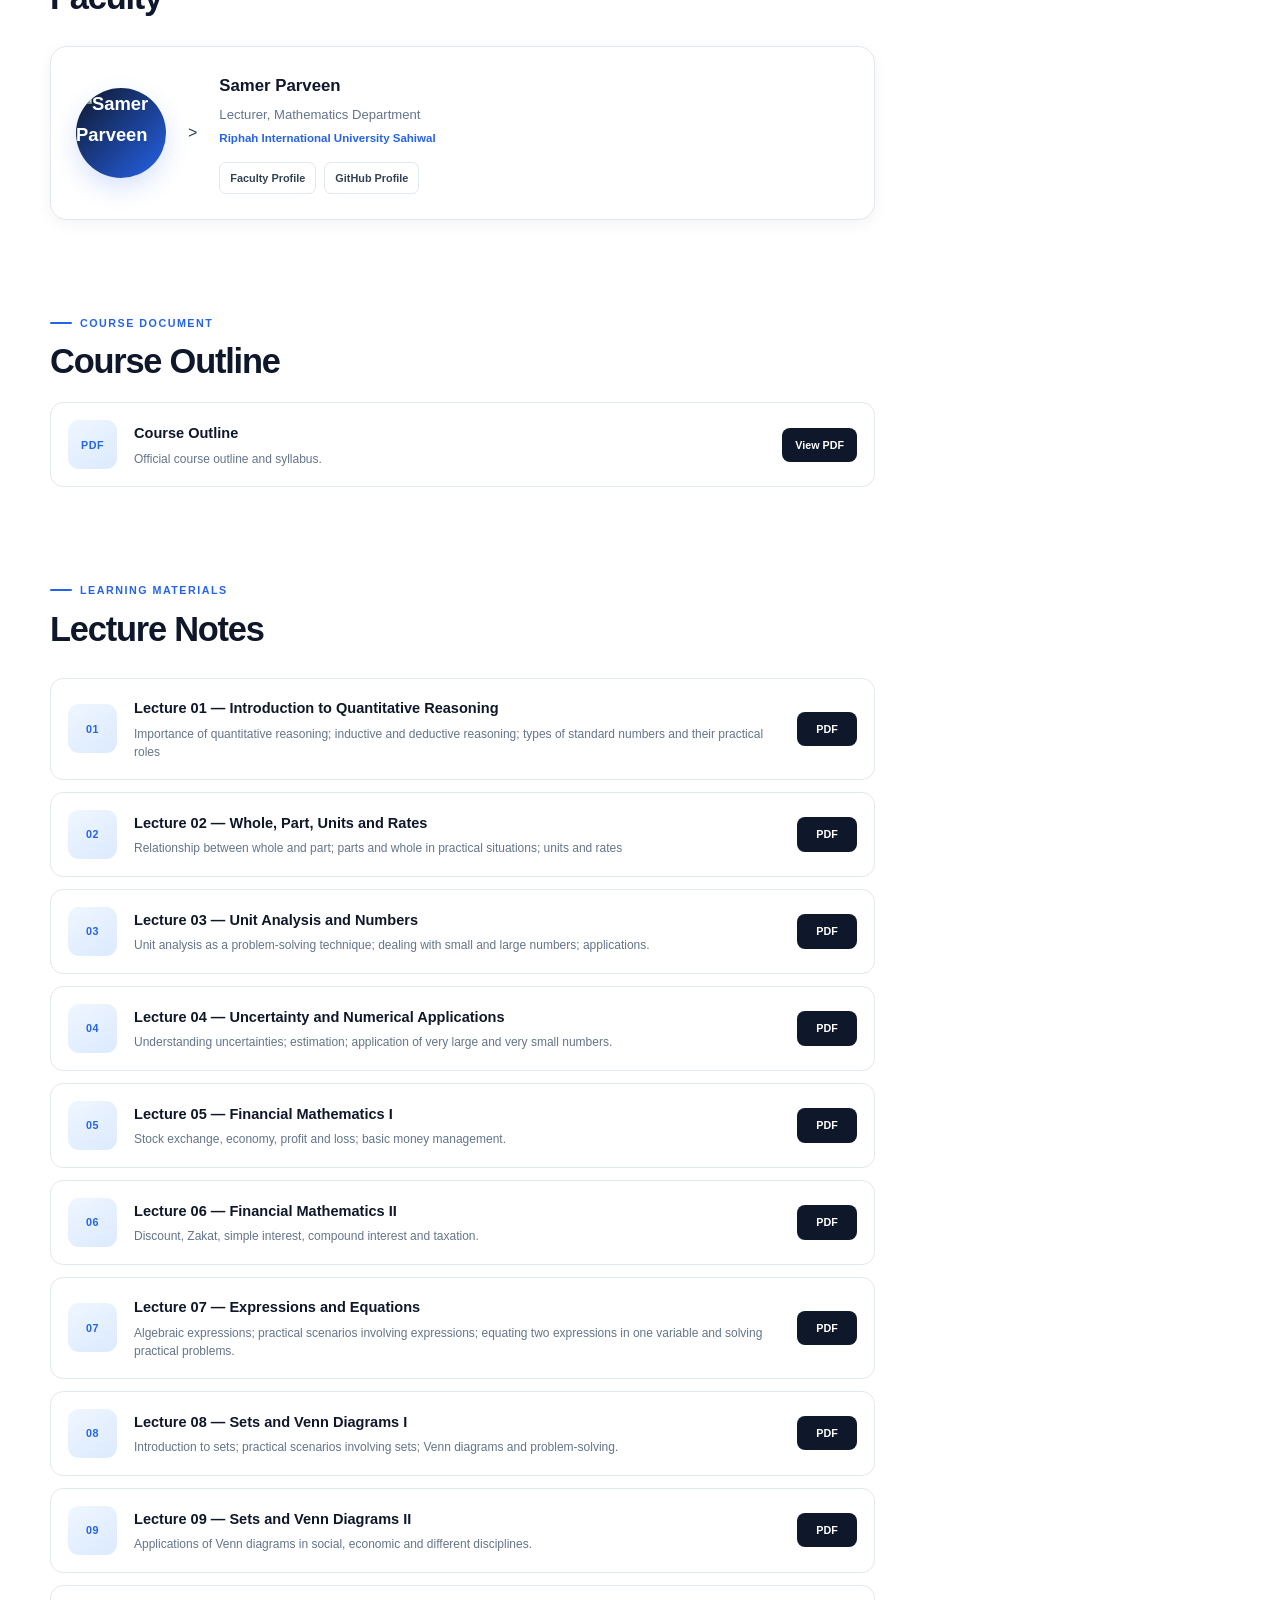
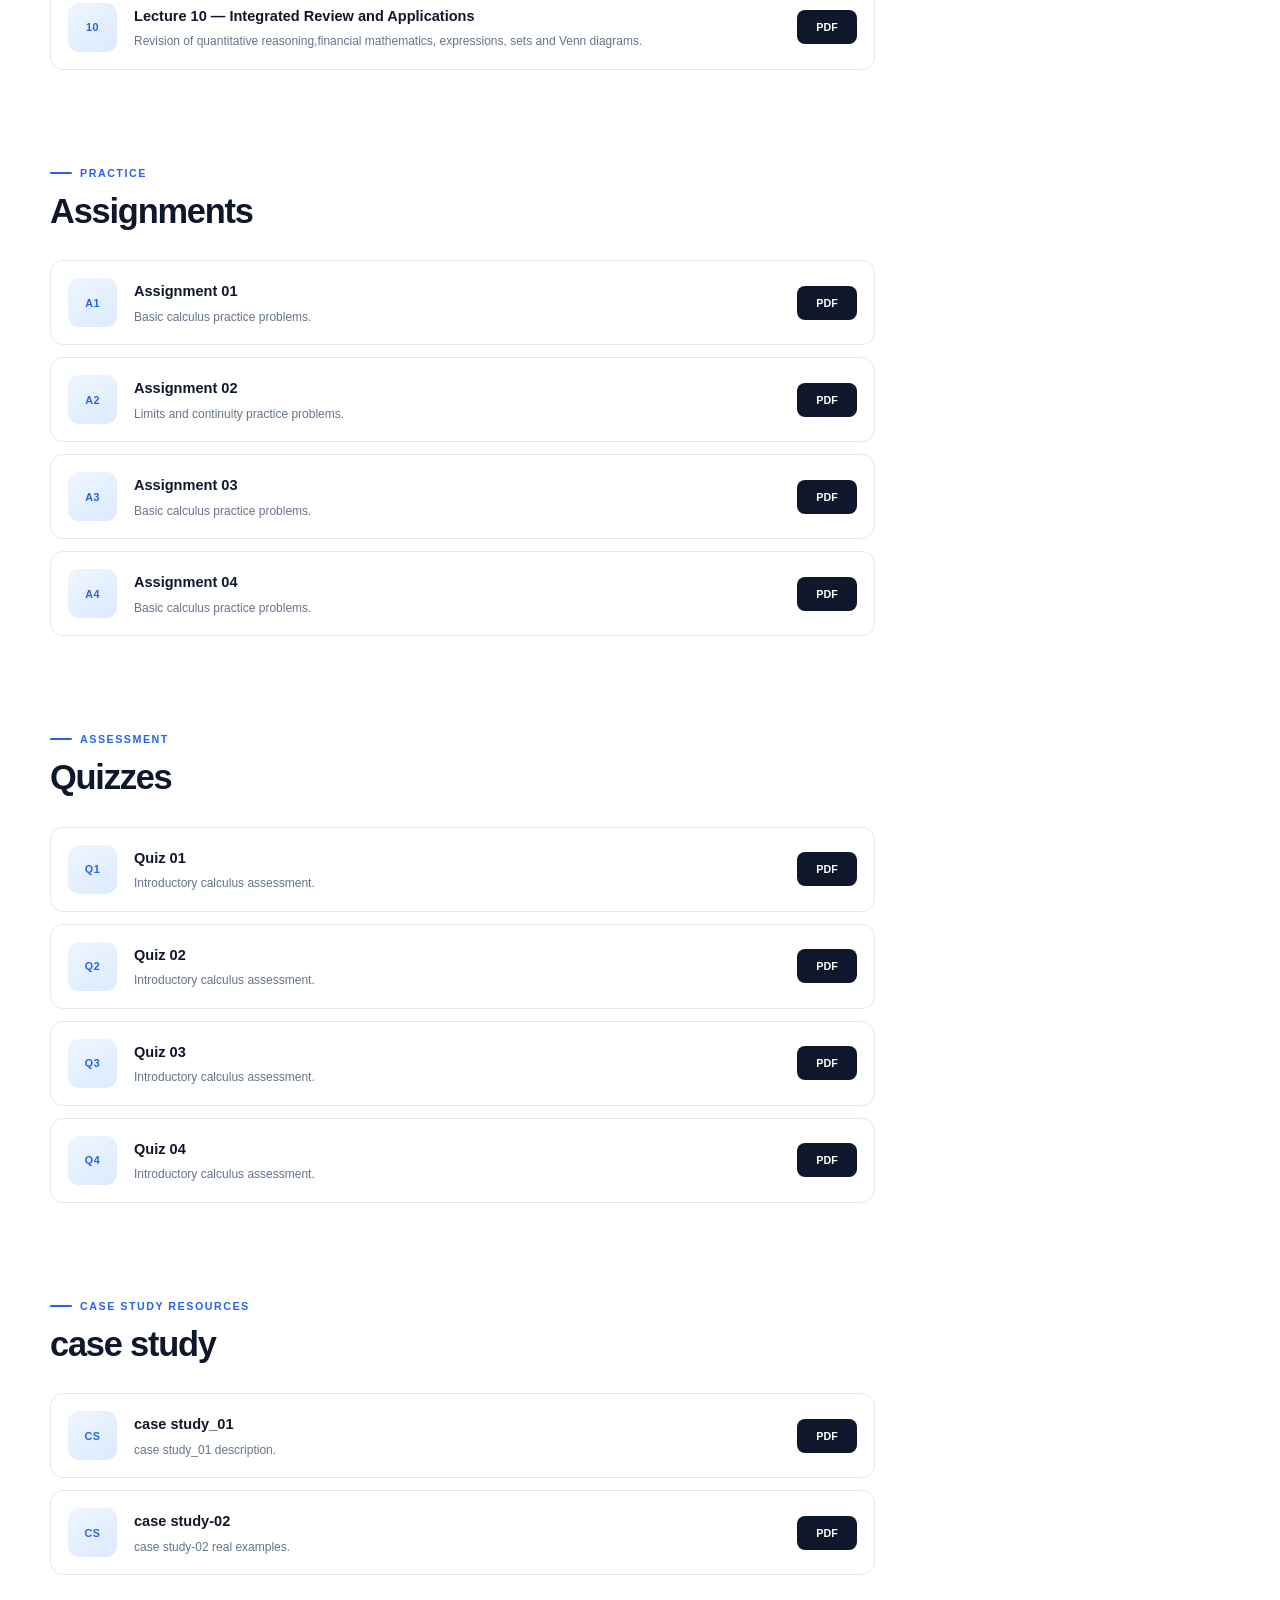
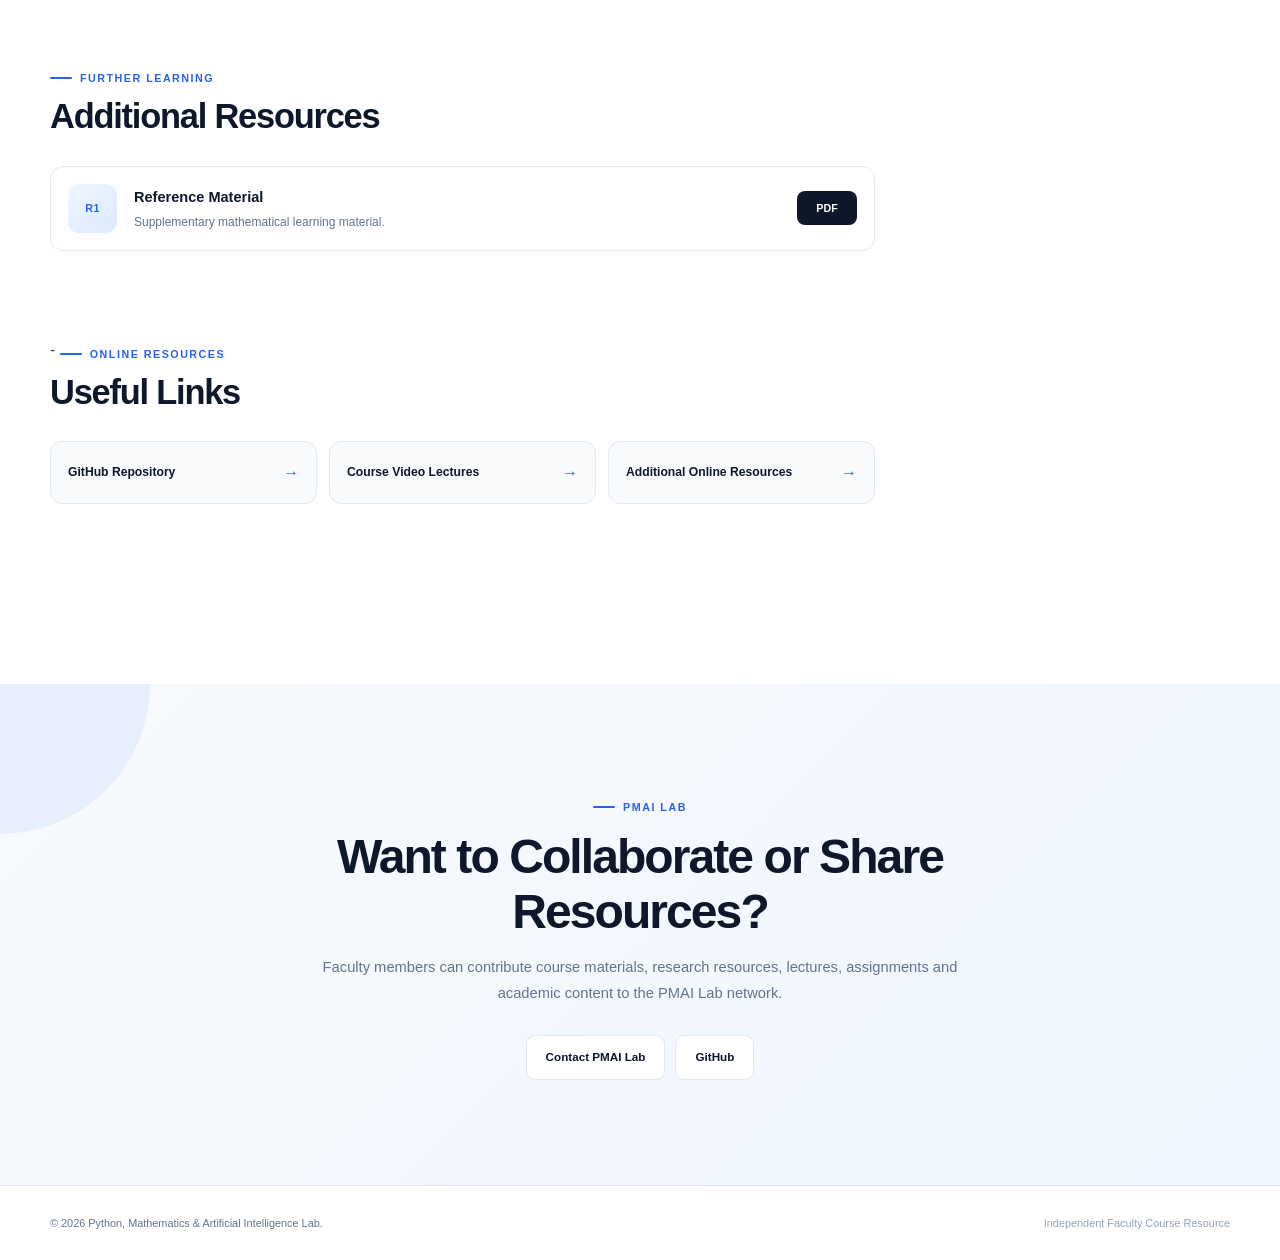
==== commit 77e7a3be: "Update index.html" ====
--- a/index.html
+++ b/index.html
@@ -662,12 +662,12 @@
                                     <div class="resource-information">
 
                                         <h3>
-                                            Lecture 03 — Continuity
-                                        </h3>
-
-                                        <p>
-                                            Continuity of functions
-                                            and related concepts.
+                                            Lecture 03 — Unit Analysis and Numbers
+                                        </h3>
+
+                                        <p>
+                                            Unit analysis as a problem-solving technique;
+                                            dealing with small and large numbers; applications.
                                         </p>
 
                                     </div>
@@ -696,12 +696,12 @@
                                     <div class="resource-information">
 
                                         <h3>
-                                            Lecture 04 — Continuity
-                                        </h3>
-
-                                        <p>
-                                            Continuity of functions
-                                            and related concepts.
+                                            Lecture 04 — Uncertainty and Numerical Applications
+                                        </h3>
+
+                                        <p>
+                                            Understanding uncertainties; estimation; application
+                                            of very large and very small numbers.
                                         </p>
 
                                     </div>
@@ -730,12 +730,12 @@
                                     <div class="resource-information">
 
                                         <h3>
-                                            Lecture 05 — Limits
-                                        </h3>
-
-                                        <p>
-                                            Introduction to limits
-                                            and their properties.
+                                            Lecture 05 — Financial Mathematics I
+                                        </h3>
+
+                                        <p>
+                                            Stock exchange, economy, profit and loss;
+                                            basic money management.
                                         </p>
 
                                     </div>
@@ -765,12 +765,12 @@
                                     <div class="resource-information">
 
                                         <h3>
-                                            Lecture 06 — Continuity
-                                        </h3>
-
-                                        <p>
-                                            Continuity of functions
-                                            and related concepts.
+                                            Lecture 06 — Financial Mathematics II
+                                        </h3>
+
+                                        <p>
+                                            Discount, Zakat, simple interest, compound interest and taxation.
+                                        
                                         </p>
 
                                     </div>
@@ -797,12 +797,12 @@
                                     <div class="resource-information">
 
                                         <h3>
-                                            Lecture 07 — Continuity
-                                        </h3>
-
-                                        <p>
-                                            Continuity of functions
-                                            and related concepts.
+                                            Lecture 07 — Expressions and Equations
+                                        </h3>
+
+                                        <p>
+                                            Algebraic expressions; practical scenarios involving expressions;
+                                            equating two expressions in one variable and solving practical problems.
                                         </p>
 
                                     </div>
@@ -829,12 +829,12 @@
                                     <div class="resource-information">
 
                                         <h3>
-                                            Lecture 08 — Continuity
-                                        </h3>
-
-                                        <p>
-                                            Continuity of functions
-                                            and related concepts.
+                                            Lecture 08 — Sets and Venn Diagrams I
+                                        </h3>
+
+                                        <p>
+                                            Introduction to sets; practical scenarios involving sets;
+                                            Venn diagrams and problem-solving.
                                         </p>
 
                                     </div>
@@ -861,12 +861,12 @@
                                     <div class="resource-information">
 
                                         <h3>
-                                            Lecture 09 — Continuity
-                                        </h3>
-
-                                        <p>
-                                            Continuity of functions
-                                            and related concepts.
+                                            Lecture 09 — Sets and Venn Diagrams II
+                                        </h3>
+
+                                        <p>
+                                            Applications of Venn diagrams in social,
+                                            economic and different disciplines.
                                         </p>
 
                                     </div>
@@ -893,12 +893,12 @@
                                     <div class="resource-information">
 
                                         <h3>
-                                            Lecture 10 — Continuity
-                                        </h3>
-
-                                        <p>
-                                            Continuity of functions
-                                            and related concepts.
+                                            Lecture 10 — Integrated Review and Applications
+                                        </h3>
+
+                                        <p>
+                                            Revision of quantitative reasoning,financial mathematics, expressions, sets and Venn diagrams.
+                                    
                                         </p>
 
                                     </div>
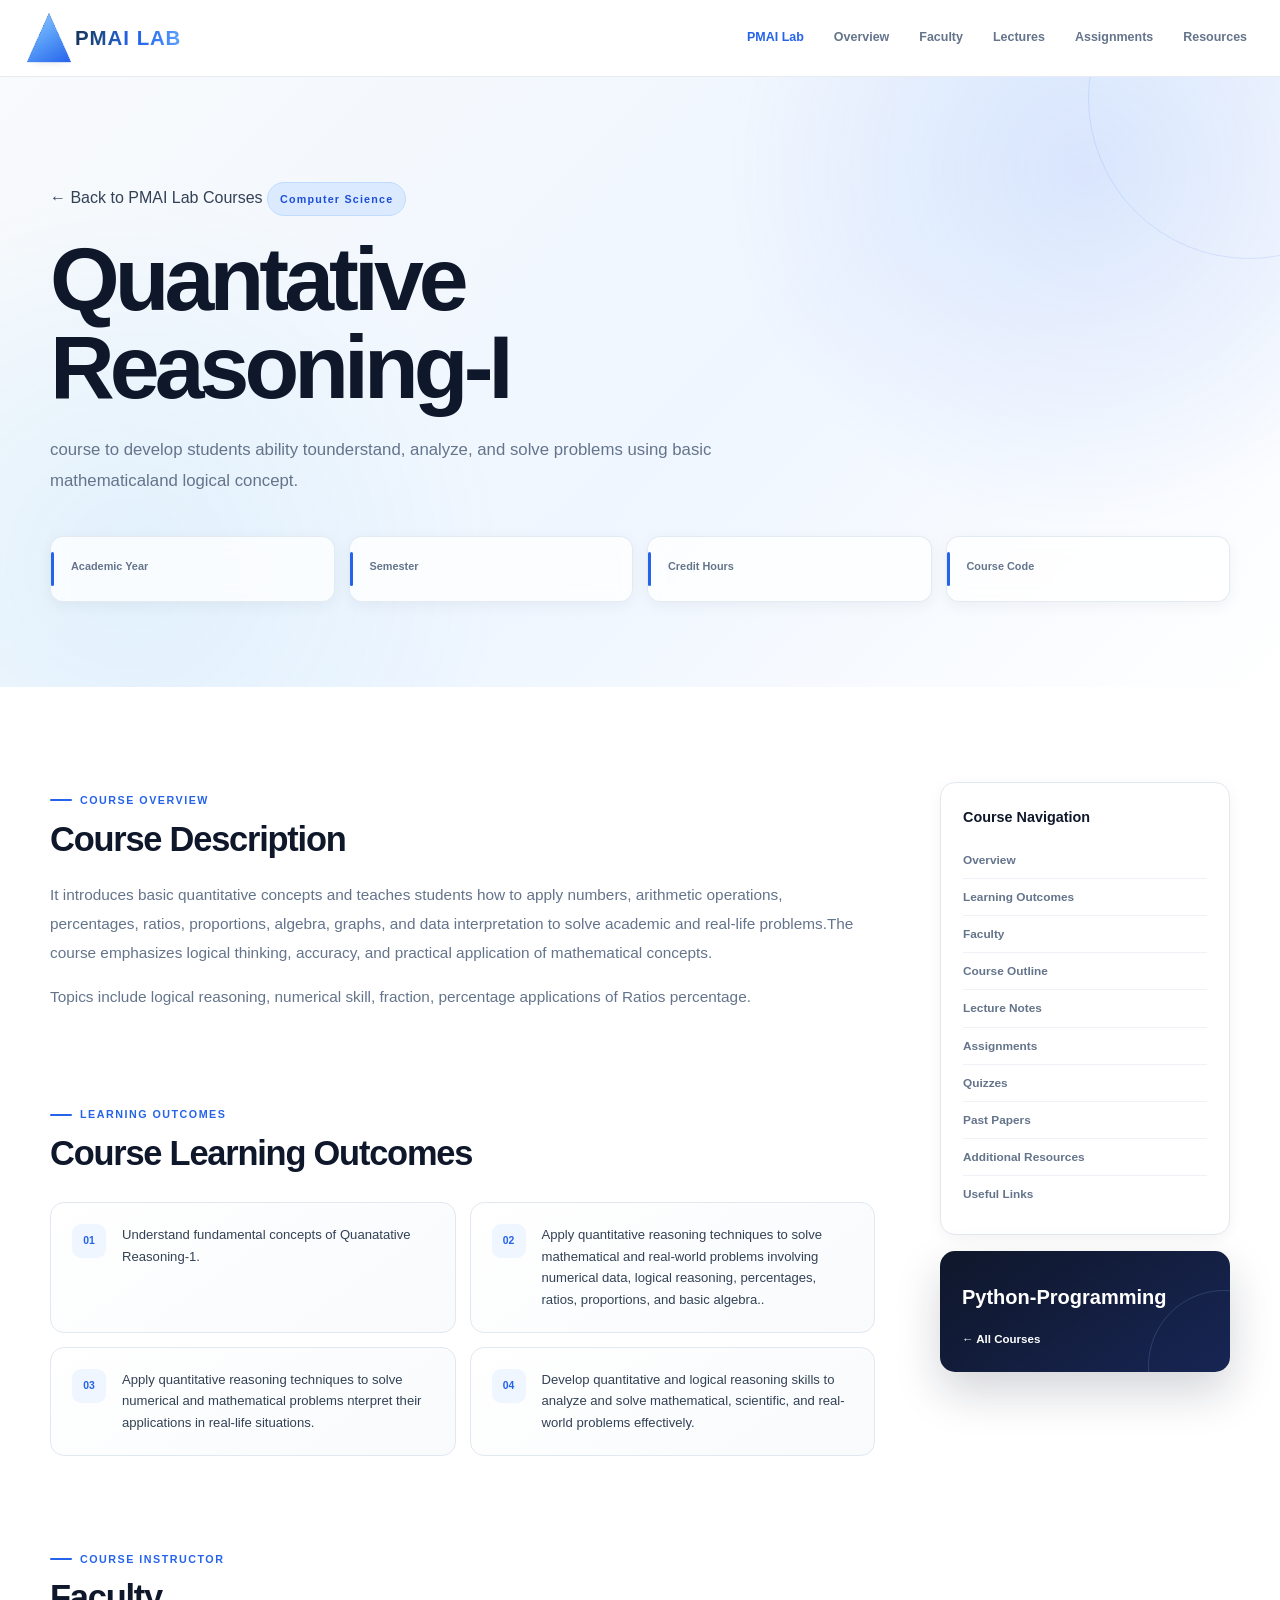
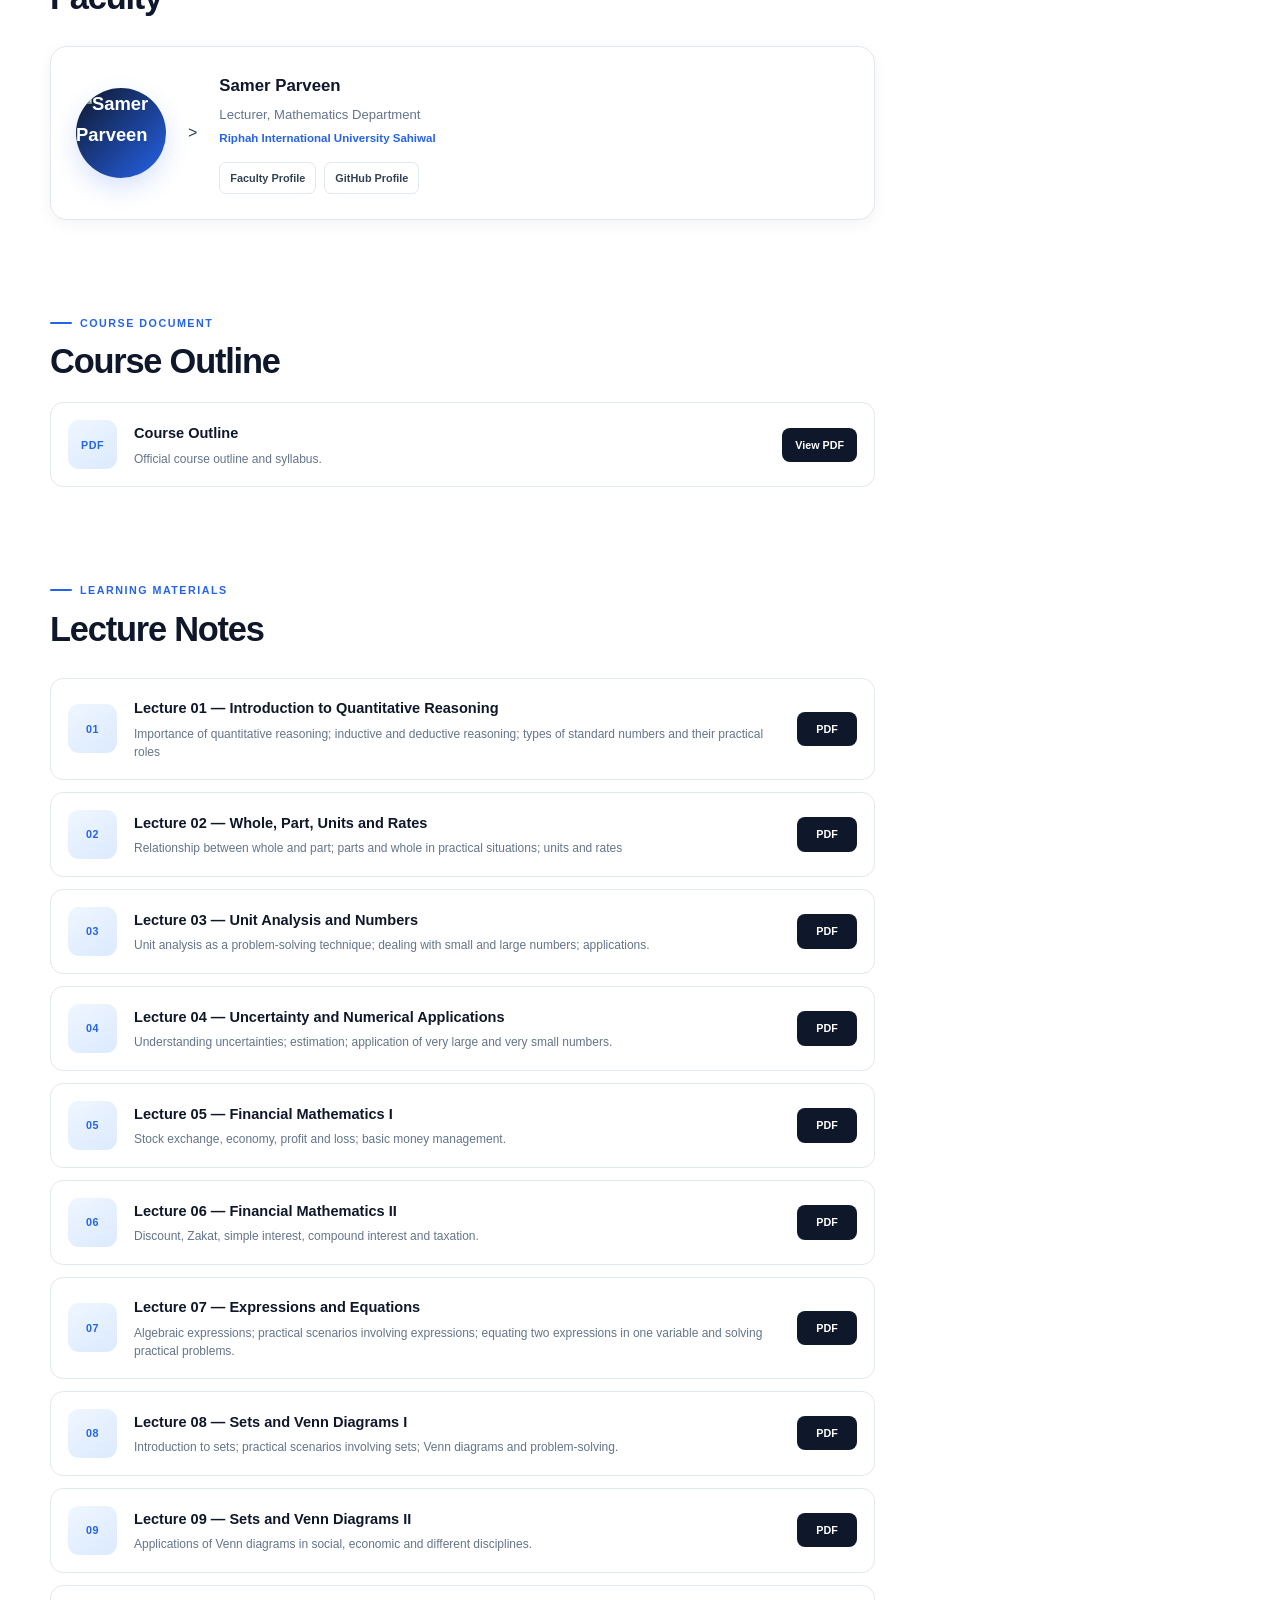
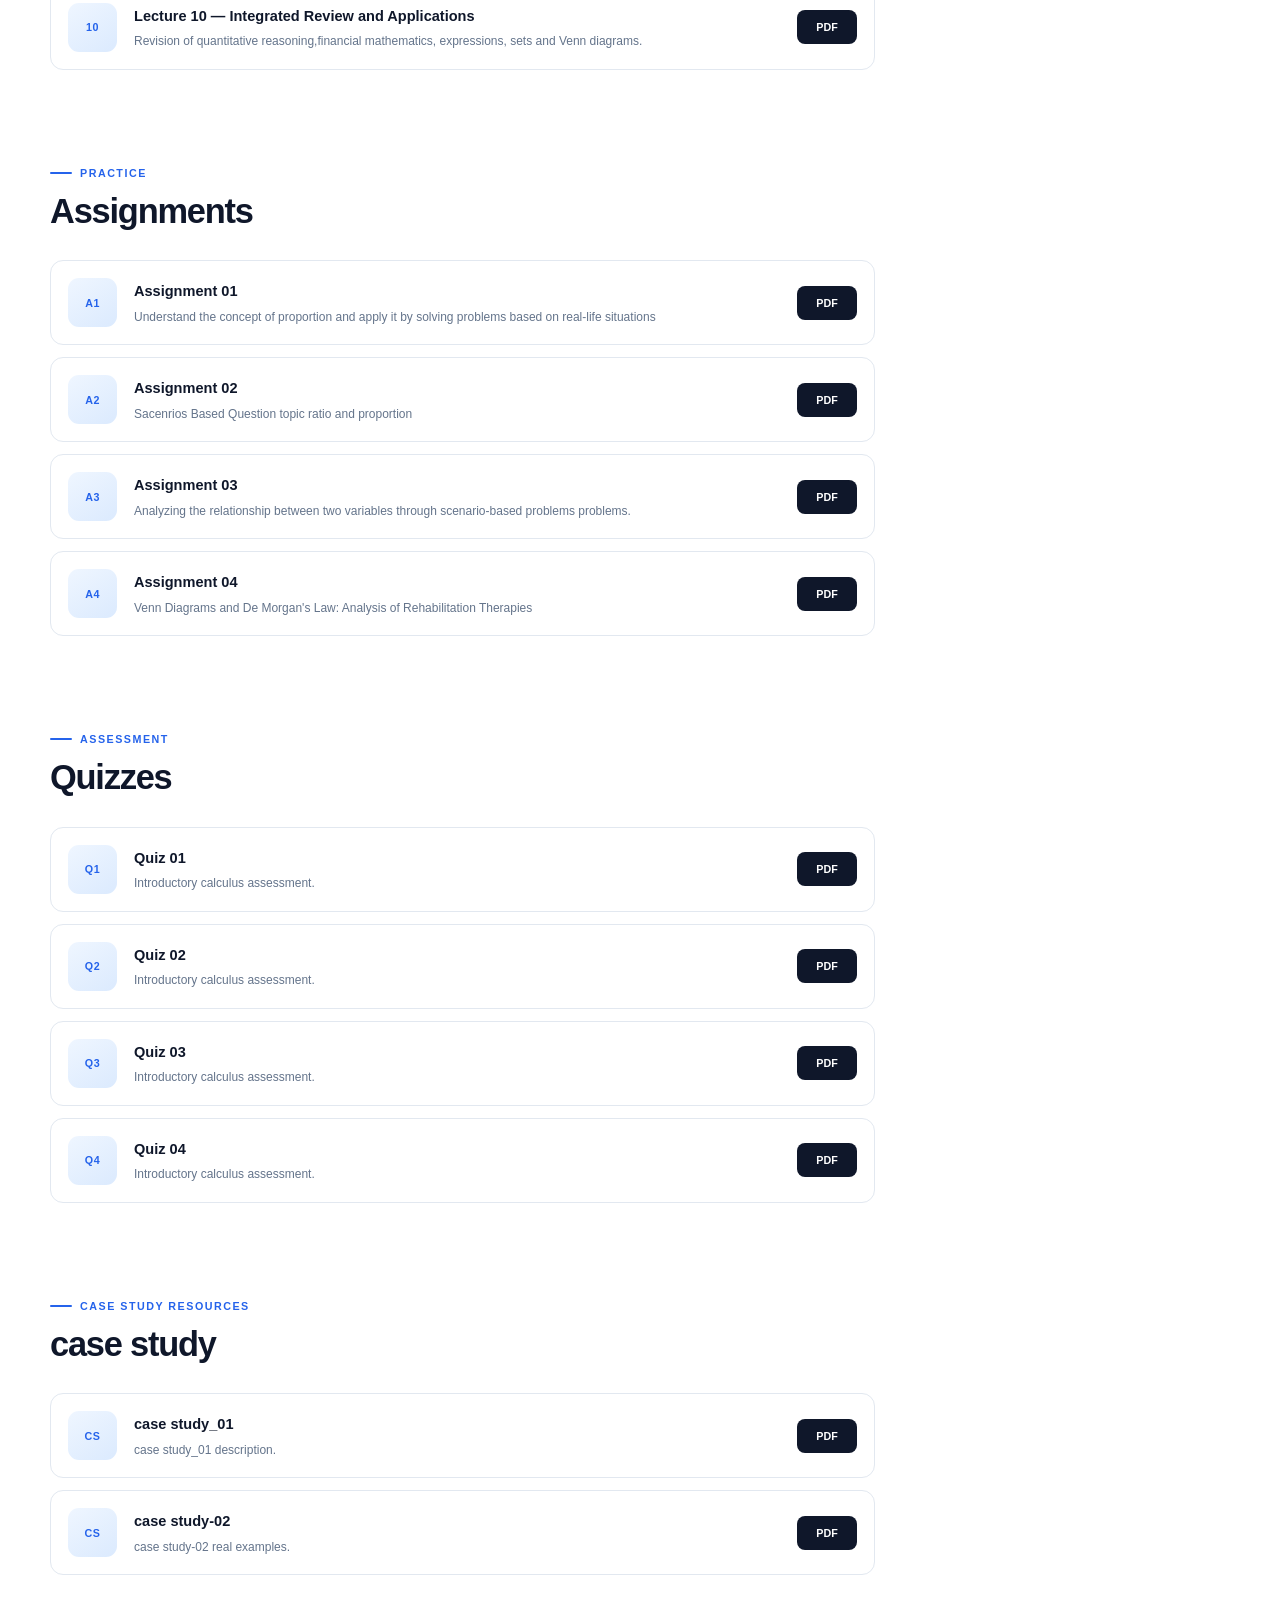
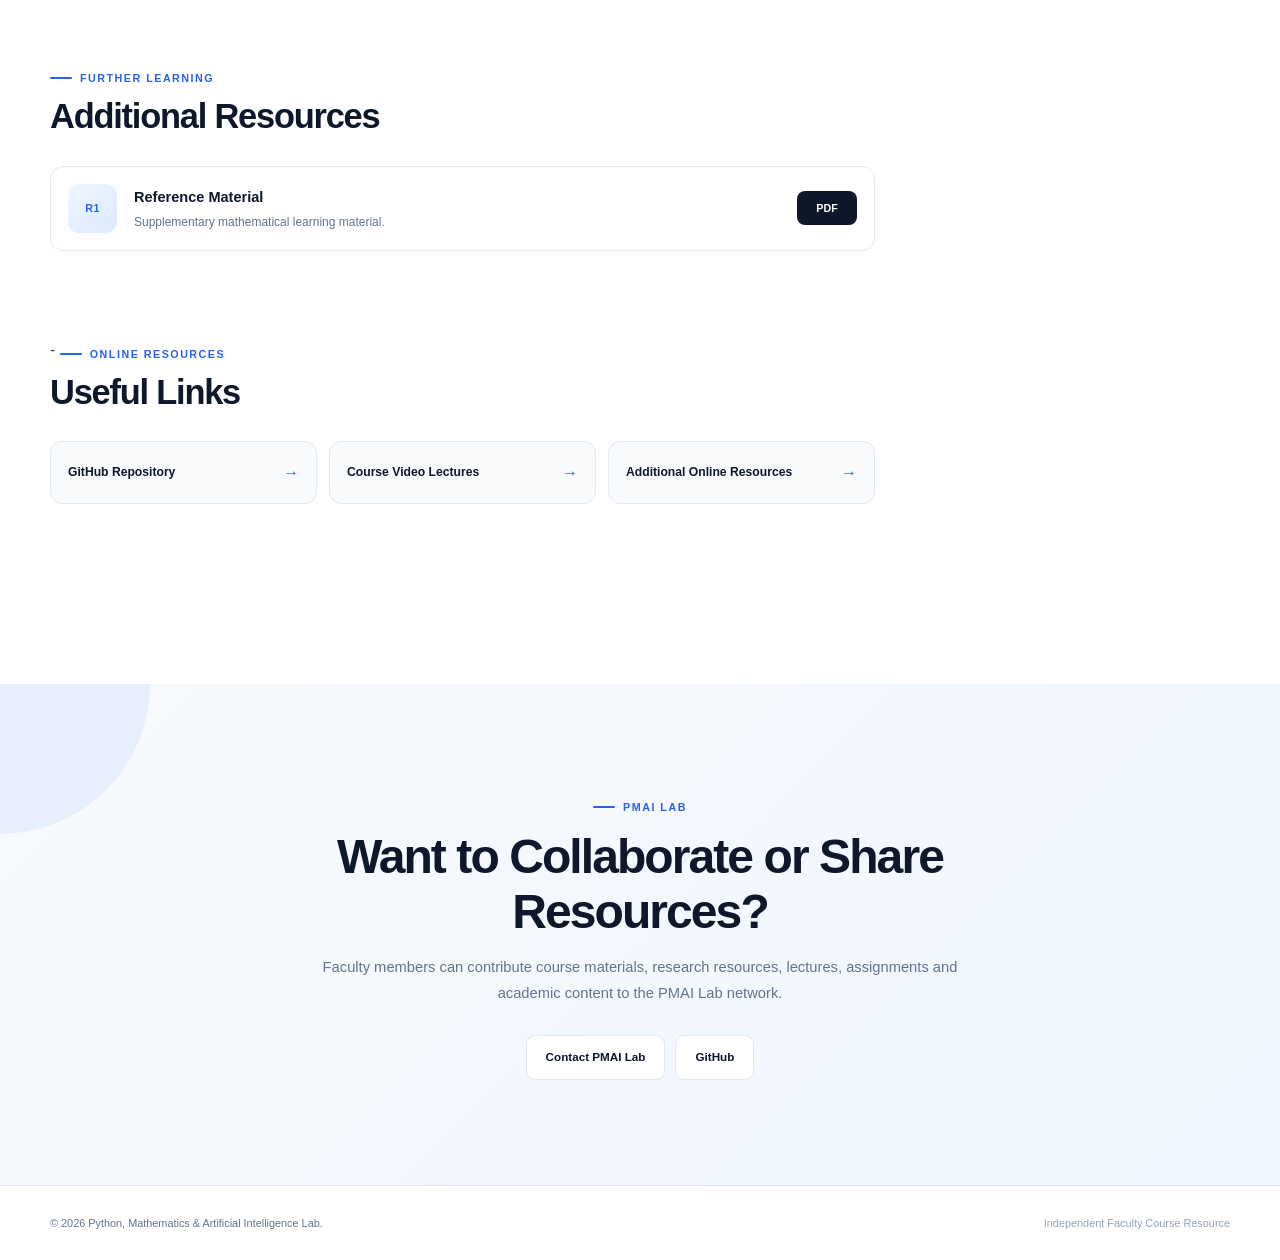
==== commit 814a96be: "Update index.html" ====
--- a/index.html
+++ b/index.html
@@ -956,47 +956,78 @@
                                         </h3>
 
                                         <p>
-                                            Basic calculus practice
+                                            Understand the concept of proportion and apply it by solving problems based on real-life situations
+                                        
+                                        </p>
+
+                                    </div>
+
+                                    <a
+                                        href="assignments/assignment-01.pdf"
+                                        class="resource-button"
+                                        target="_blank"
+                                        rel="noopener">
+
+                                        PDF
+
+                                    </a>
+
+                                </div>
+
+
+
+                                <div class="resource-card">
+
+                                    <div class="resource-icon">
+                                        A2
+                                    </div>
+
+                                    <div class="resource-information">
+
+                                        <h3>
+                                            Assignment 02
+                                        </h3>
+
+                                        <p>
+                                            Sacenrios Based Question topic ratio and proportion
+                                        
+                                        </p>
+
+                                    </div>
+
+                                    <a
+                                        href="assignments/assignment-02.pdf"
+                                        class="resource-button"
+                                        target="_blank"
+                                        rel="noopener">
+
+                                        PDF
+
+                                    </a>
+
+                                </div>
+                                
+                                <div class="resource-card">
+
+                                    <div class="resource-icon">
+                                        A3
+                                    </div>
+
+                                    <div class="resource-information">
+
+                                        <h3>
+                                            Assignment 03
+                                        </h3>
+
+                                        <p>
+                                            Analyzing the relationship between two variables through scenario-based problems
                                             problems.
                                         </p>
 
                                     </div>
 
                                     <a
-                                        href="assignments/assignment-01.pdf"
-                                        class="resource-button"
-                                        target="_blank"
-                                        rel="noopener">
-
-                                        PDF
-
-                                    </a>
-
-                                </div>
-
-
-
-                                <div class="resource-card">
-
-                                    <div class="resource-icon">
-                                        A2
-                                    </div>
-
-                                    <div class="resource-information">
-
-                                        <h3>
-                                            Assignment 02
-                                        </h3>
-
-                                        <p>
-                                            Limits and continuity
-                                            practice problems.
-                                        </p>
-
-                                    </div>
-
-                                    <a
-                                        href="assignments/assignment-02.pdf"
+                                        href="assignments/assignment-03.pdf"
                                         class="resource-button"
                                         target="_blank"
                                         rel="noopener">
@@ -1010,37 +1041,6 @@
                                 <div class="resource-card">
 
                                     <div class="resource-icon">
-                                        A3
-                                    </div>
-
-                                    <div class="resource-information">
-
-                                        <h3>
-                                            Assignment 03
-                                        </h3>
-
-                                        <p>
-                                            Basic calculus practice
-                                            problems.
-                                        </p>
-
-                                    </div>
-
-                                    <a
-                                        href="assignments/assignment-03.pdf"
-                                        class="resource-button"
-                                        target="_blank"
-                                        rel="noopener">
-
-                                        PDF
-
-                                    </a>
-
-                                </div>
-                                
-                                <div class="resource-card">
-
-                                    <div class="resource-icon">
                                         A4
                                     </div>
 
@@ -1051,8 +1051,8 @@
                                         </h3>
 
                                         <p>
-                                            Basic calculus practice
-                                            problems.
+                                            Venn Diagrams and De Morgan's Law: Analysis of Rehabilitation Therapies
+                                            
                                         </p>
 
                                     </div>
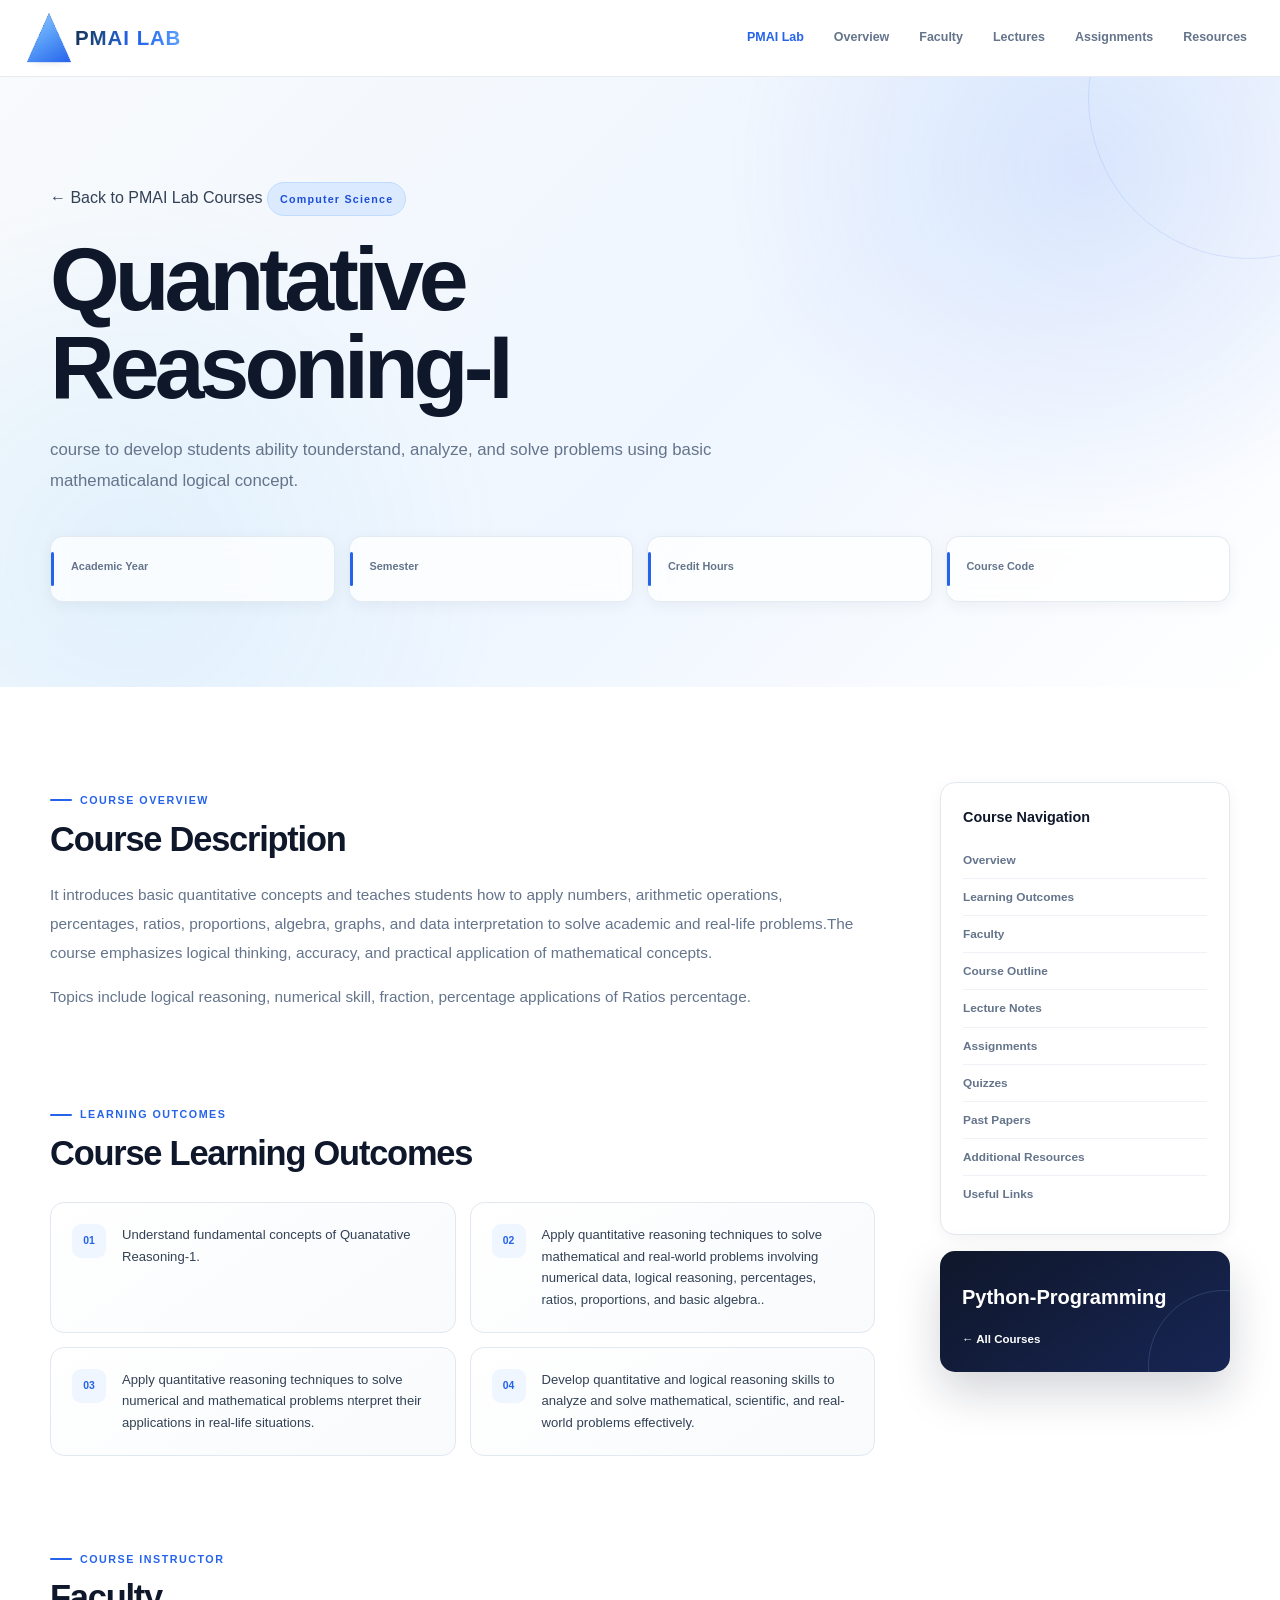
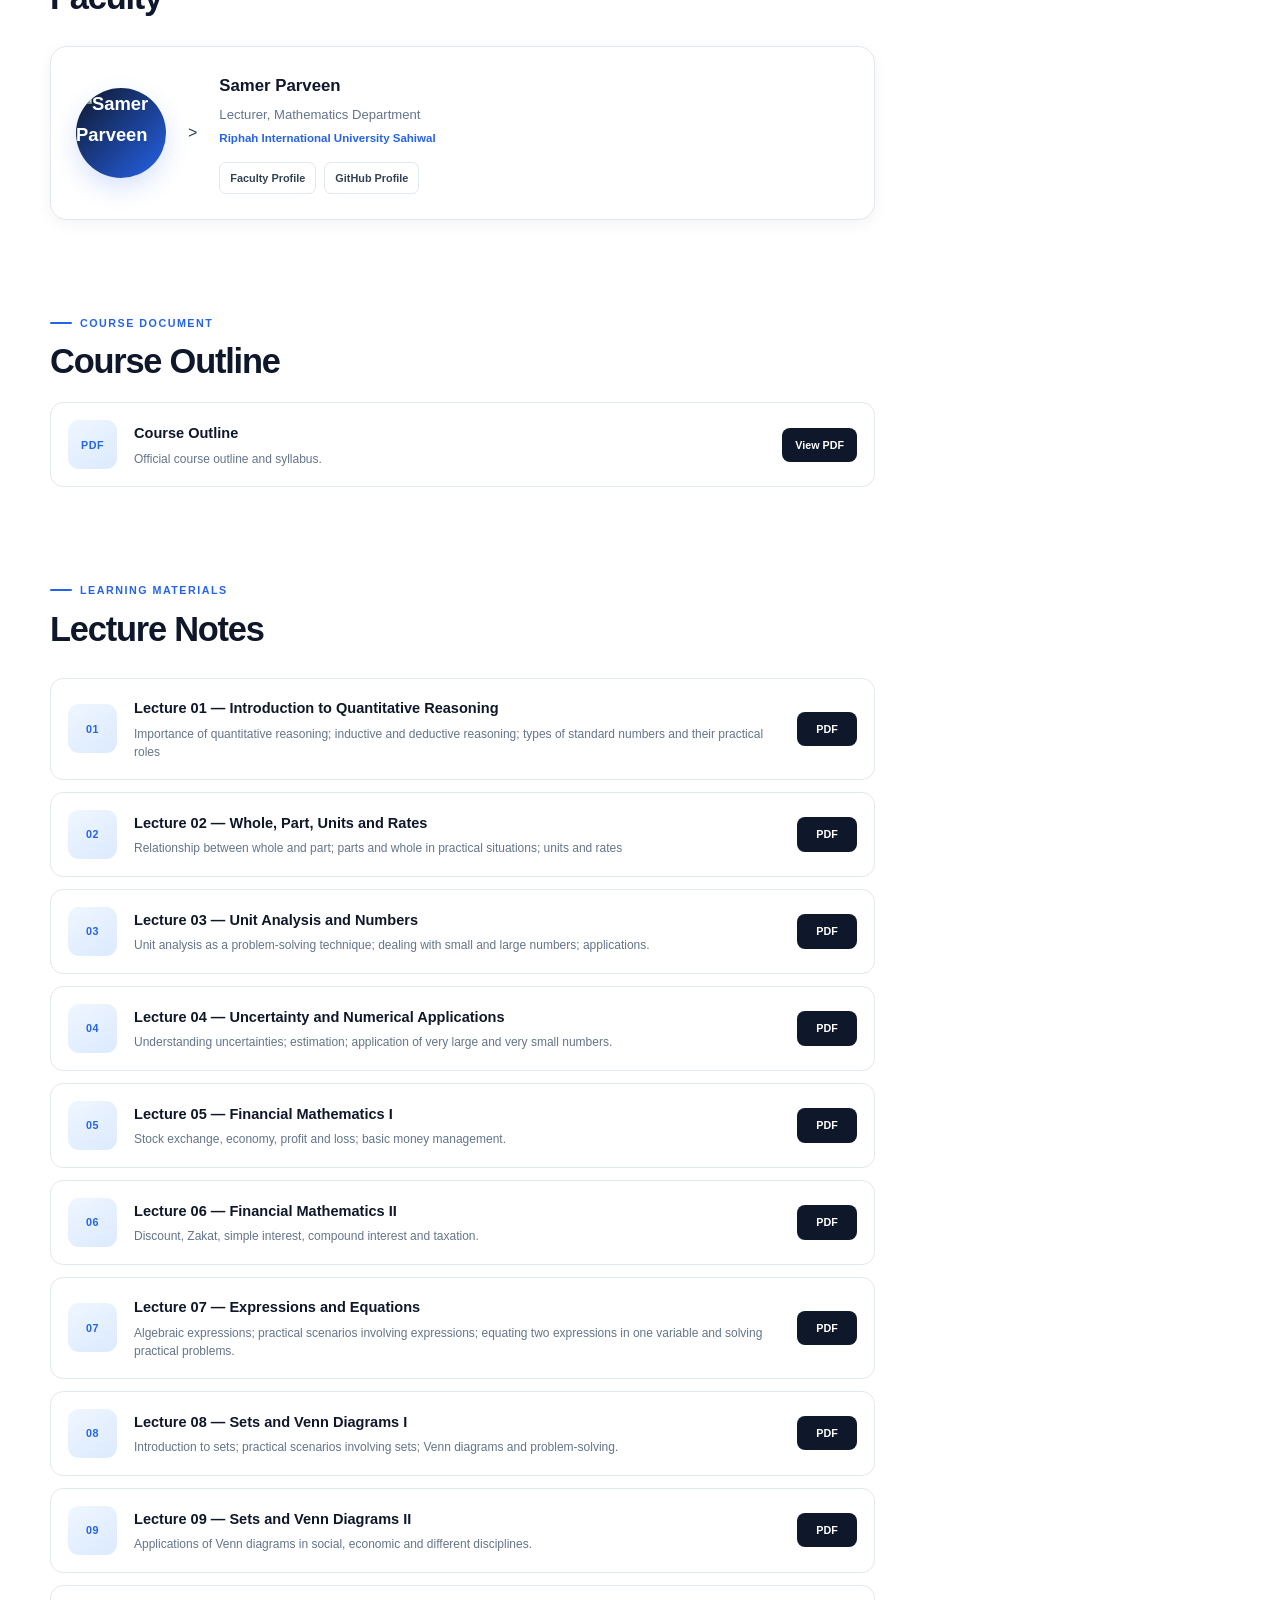
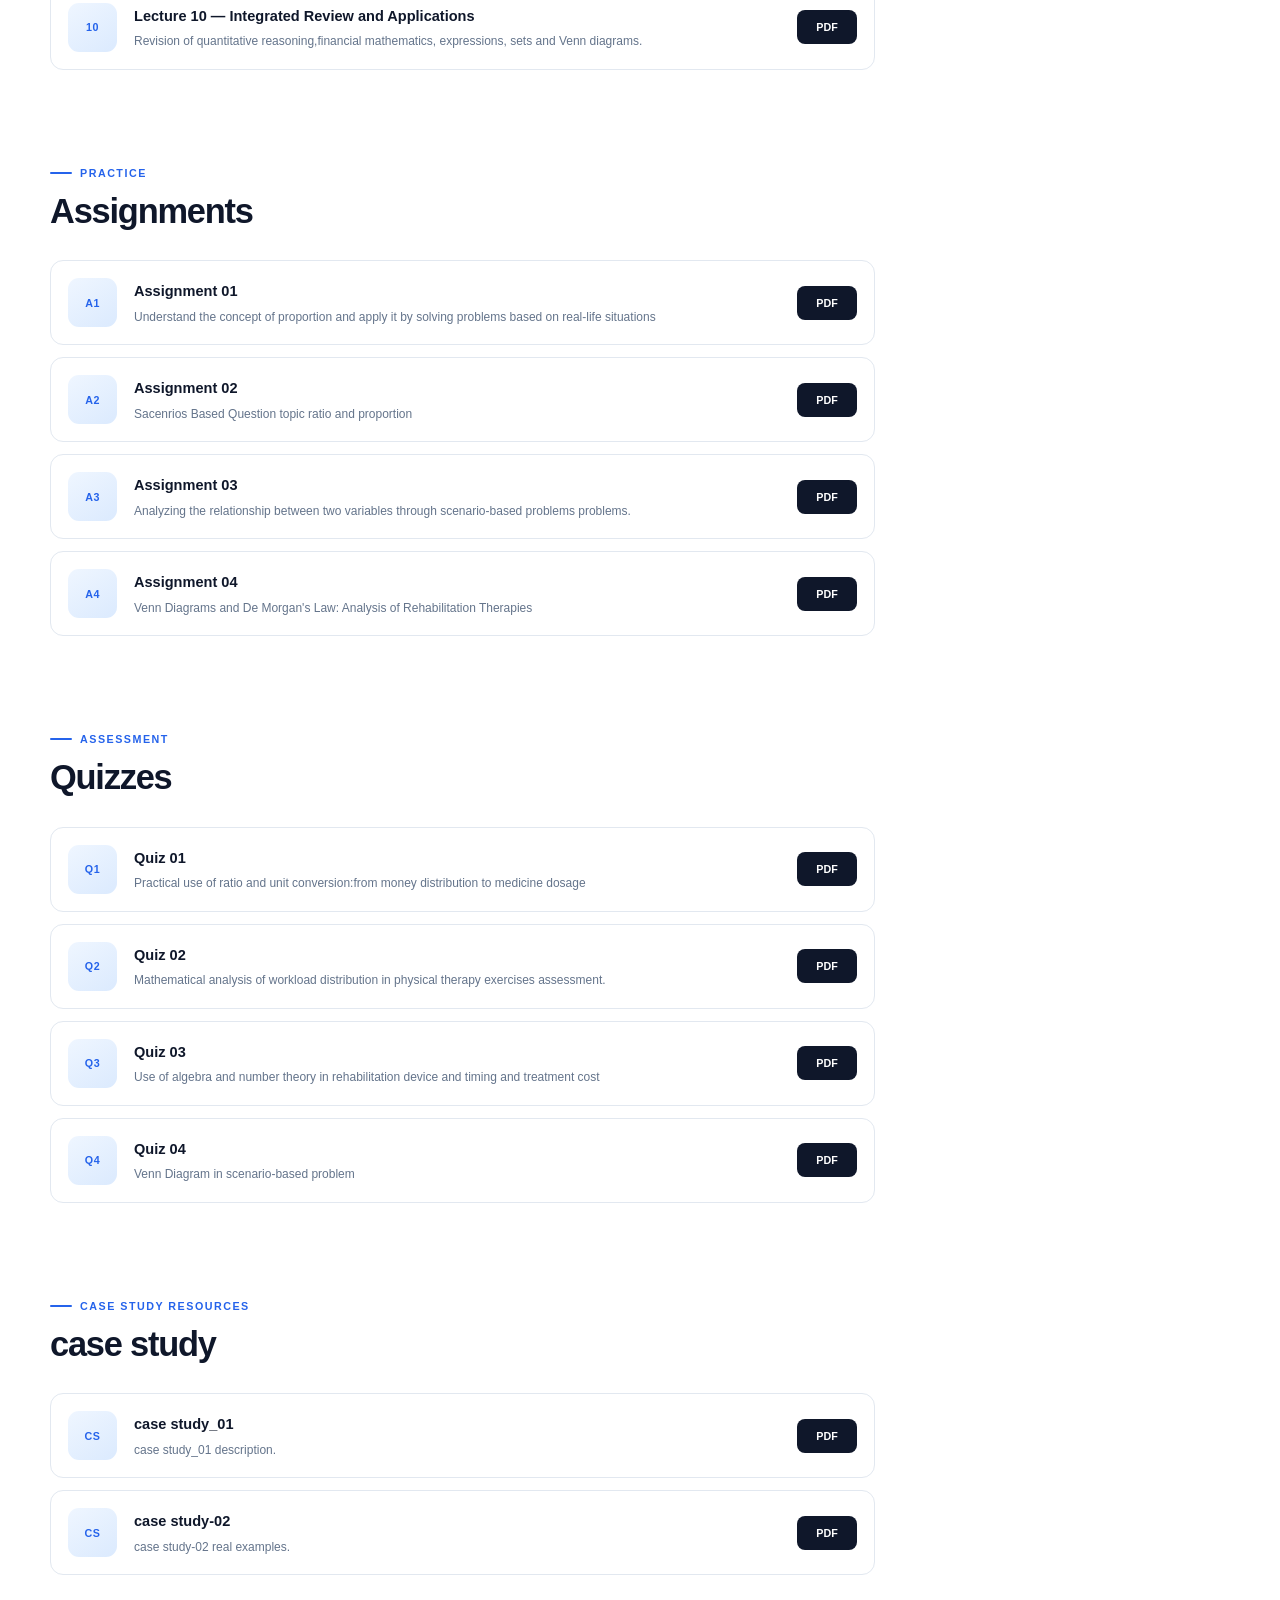
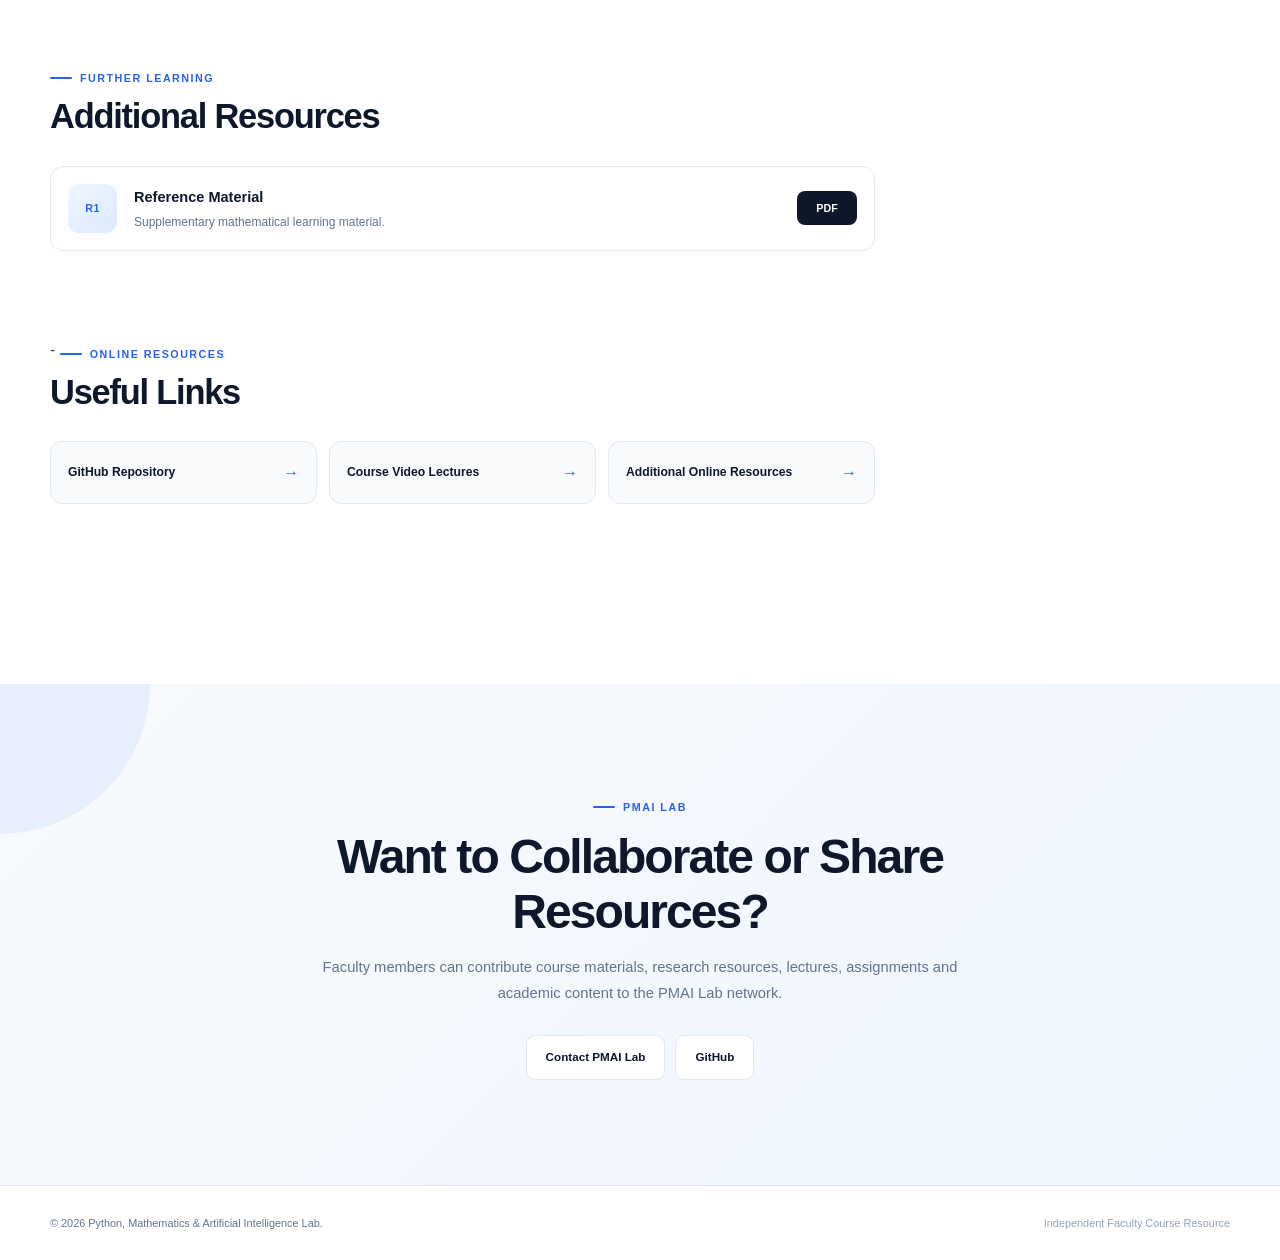
==== commit 173ee802: "Update index.html" ====
--- a/index.html
+++ b/index.html
@@ -1108,44 +1108,44 @@
                                         </h3>
 
                                         <p>
-                                            Introductory calculus
+                                            Practical use of ratio and unit conversion:from money distribution to medicine dosage
+                                            
+                                        </p>
+
+                                    </div>
+
+                                    <a
+                                        href="quizzes/quiz-01.pdf"
+                                        class="resource-button"
+                                        target="_blank"
+                                        rel="noopener">
+
+                                        PDF
+
+                                    </a>
+
+                                </div>
+
+                                <div class="resource-card">
+
+                                    <div class="resource-icon">
+                                        Q2
+                                    </div>
+
+                                    <div class="resource-information">
+
+                                        <h3>
+                                            Quiz 02
+                                        </h3>
+
+                                        <p>
+                                            Mathematical analysis of workload distribution in physical therapy exercises
                                             assessment.
                                         </p>
 
                                     </div>
 
                                     <a
-                                        href="quizzes/quiz-01.pdf"
-                                        class="resource-button"
-                                        target="_blank"
-                                        rel="noopener">
-
-                                        PDF
-
-                                    </a>
-
-                                </div>
-
-                                <div class="resource-card">
-
-                                    <div class="resource-icon">
-                                        Q2
-                                    </div>
-
-                                    <div class="resource-information">
-
-                                        <h3>
-                                            Quiz 02
-                                        </h3>
-
-                                        <p>
-                                            Introductory calculus
-                                            assessment.
-                                        </p>
-
-                                    </div>
-
-                                    <a
                                         href="quizzes/quiz-02.pdf"
                                         class="resource-button"
                                         target="_blank"
@@ -1169,8 +1169,8 @@
                                         </h3>
 
                                         <p>
-                                            Introductory calculus
-                                            assessment.
+                                            Use of algebra and number theory in rehabilitation device and timing and treatment cost
+                                            
                                         </p>
 
                                     </div>
@@ -1199,8 +1199,8 @@
                                         </h3>
 
                                         <p>
-                                            Introductory calculus
-                                            assessment.
+                                            Venn Diagram in scenario-based problem
+                                
                                         </p>
 
                                     </div>
